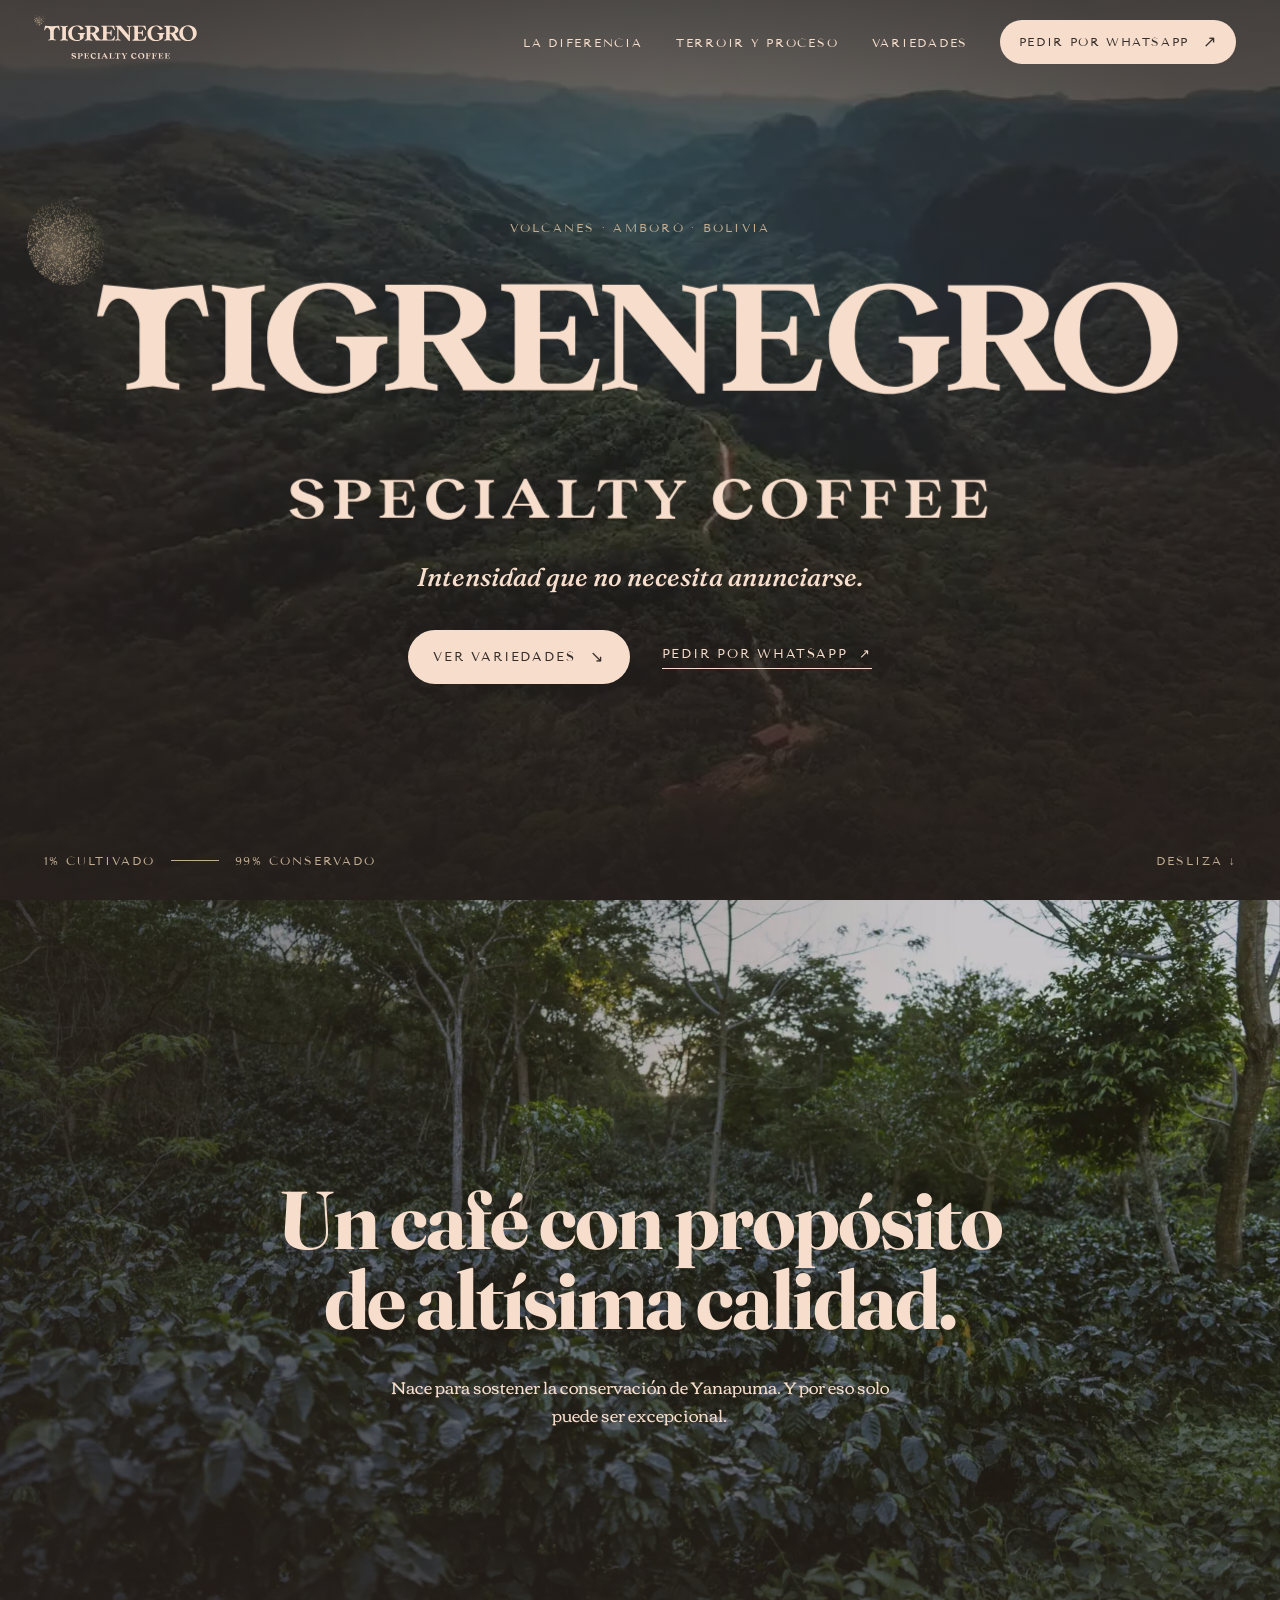
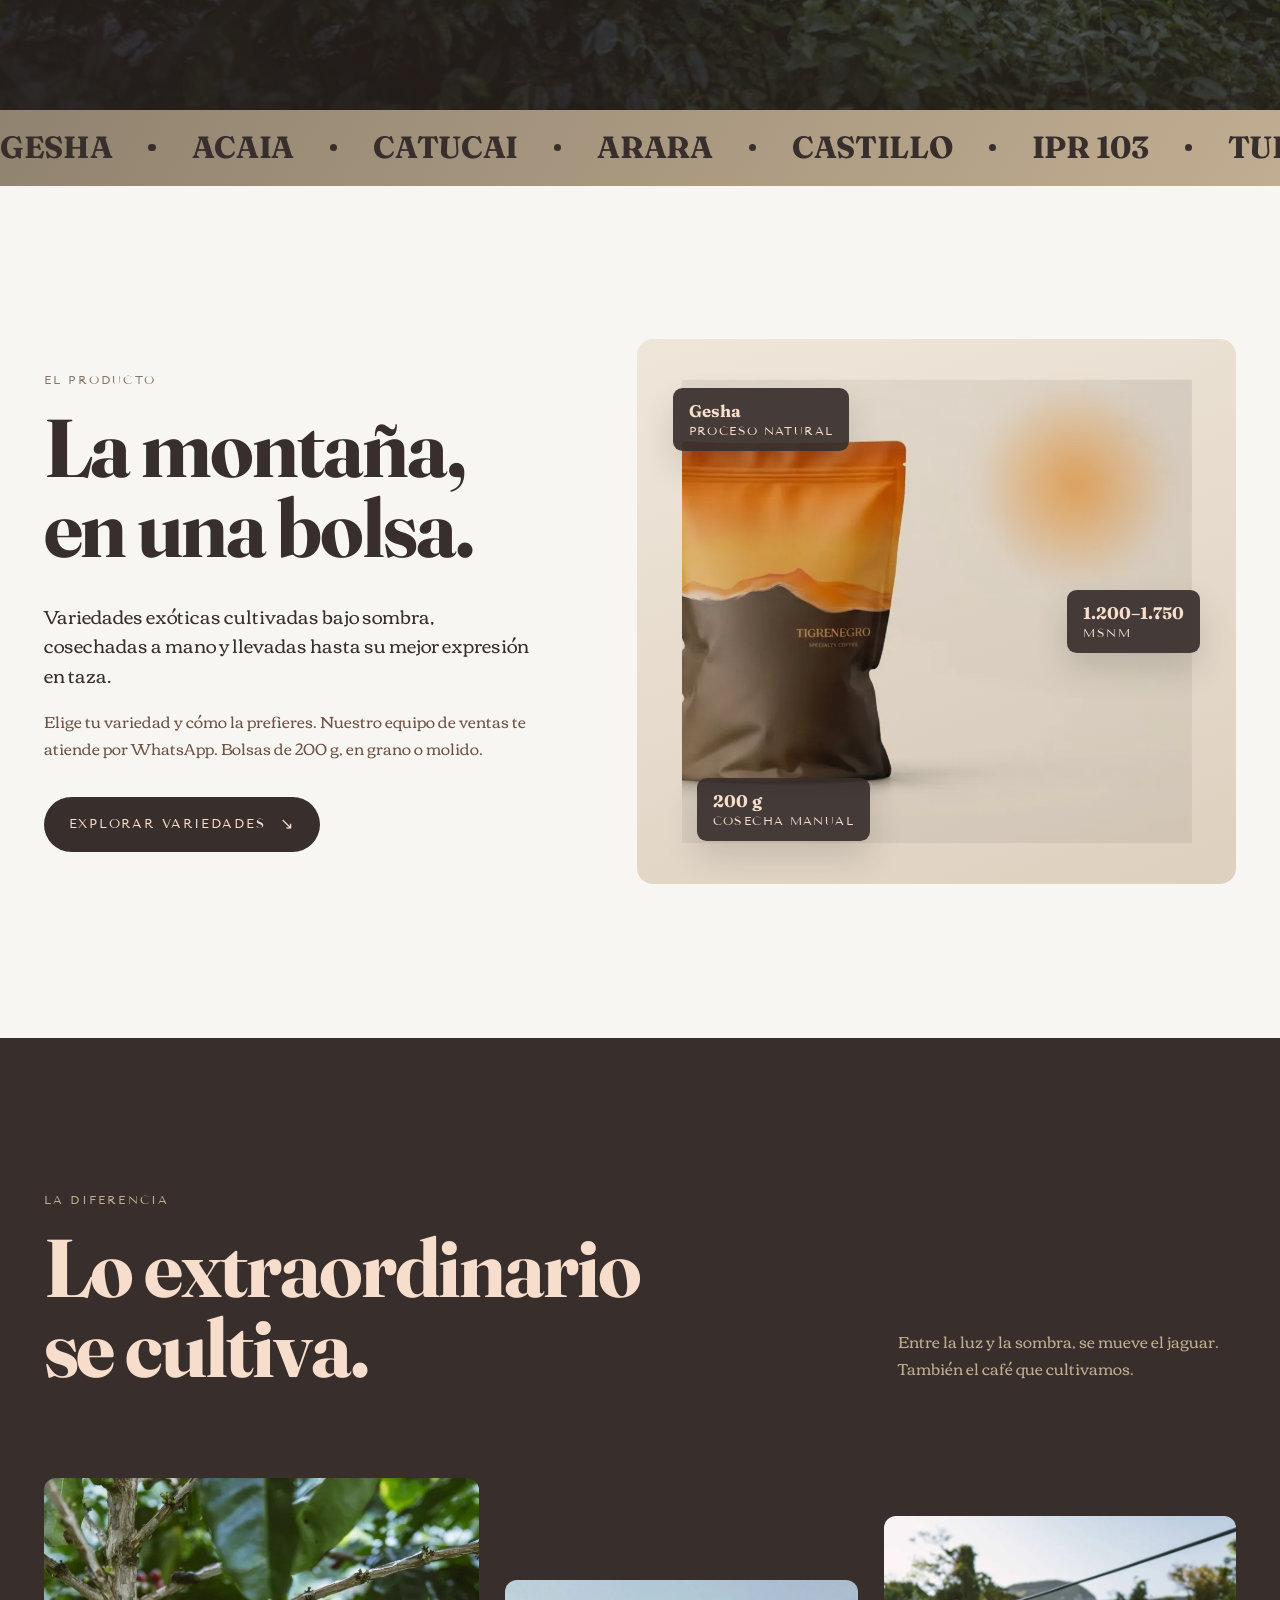
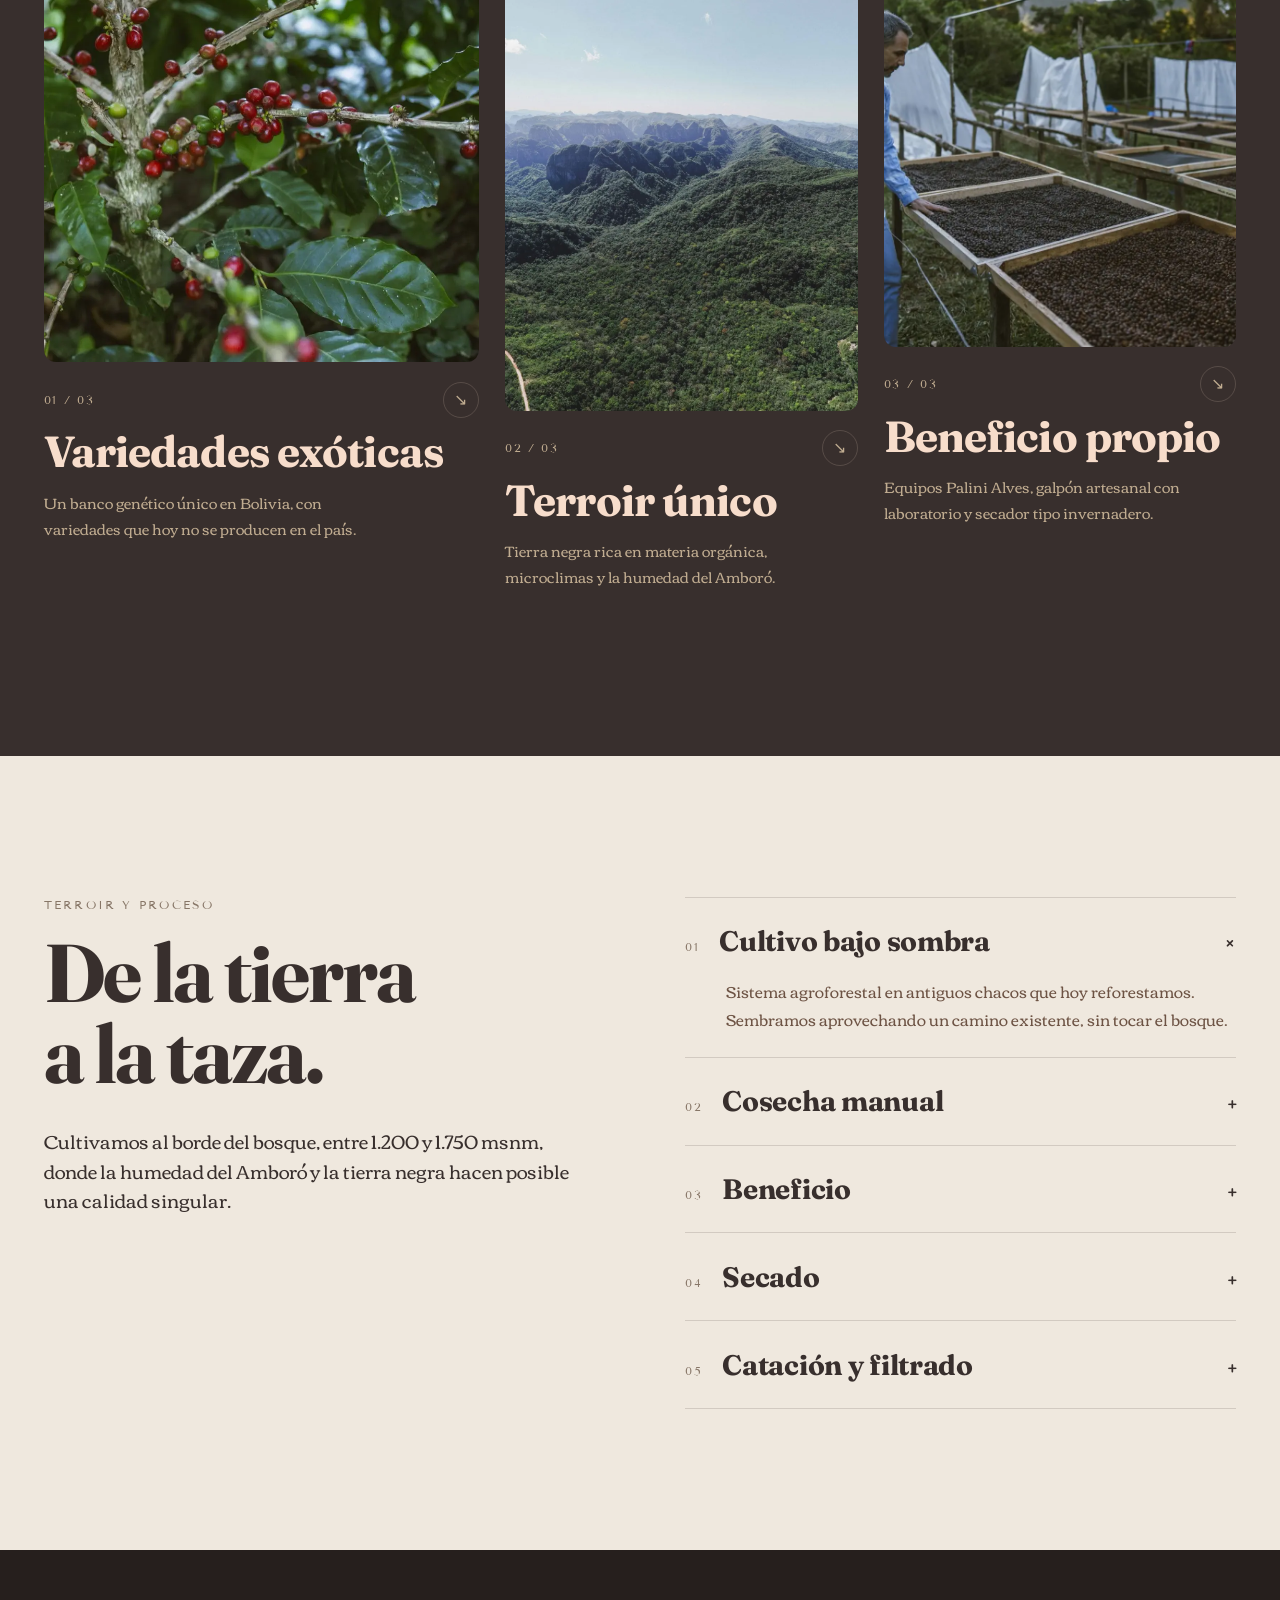
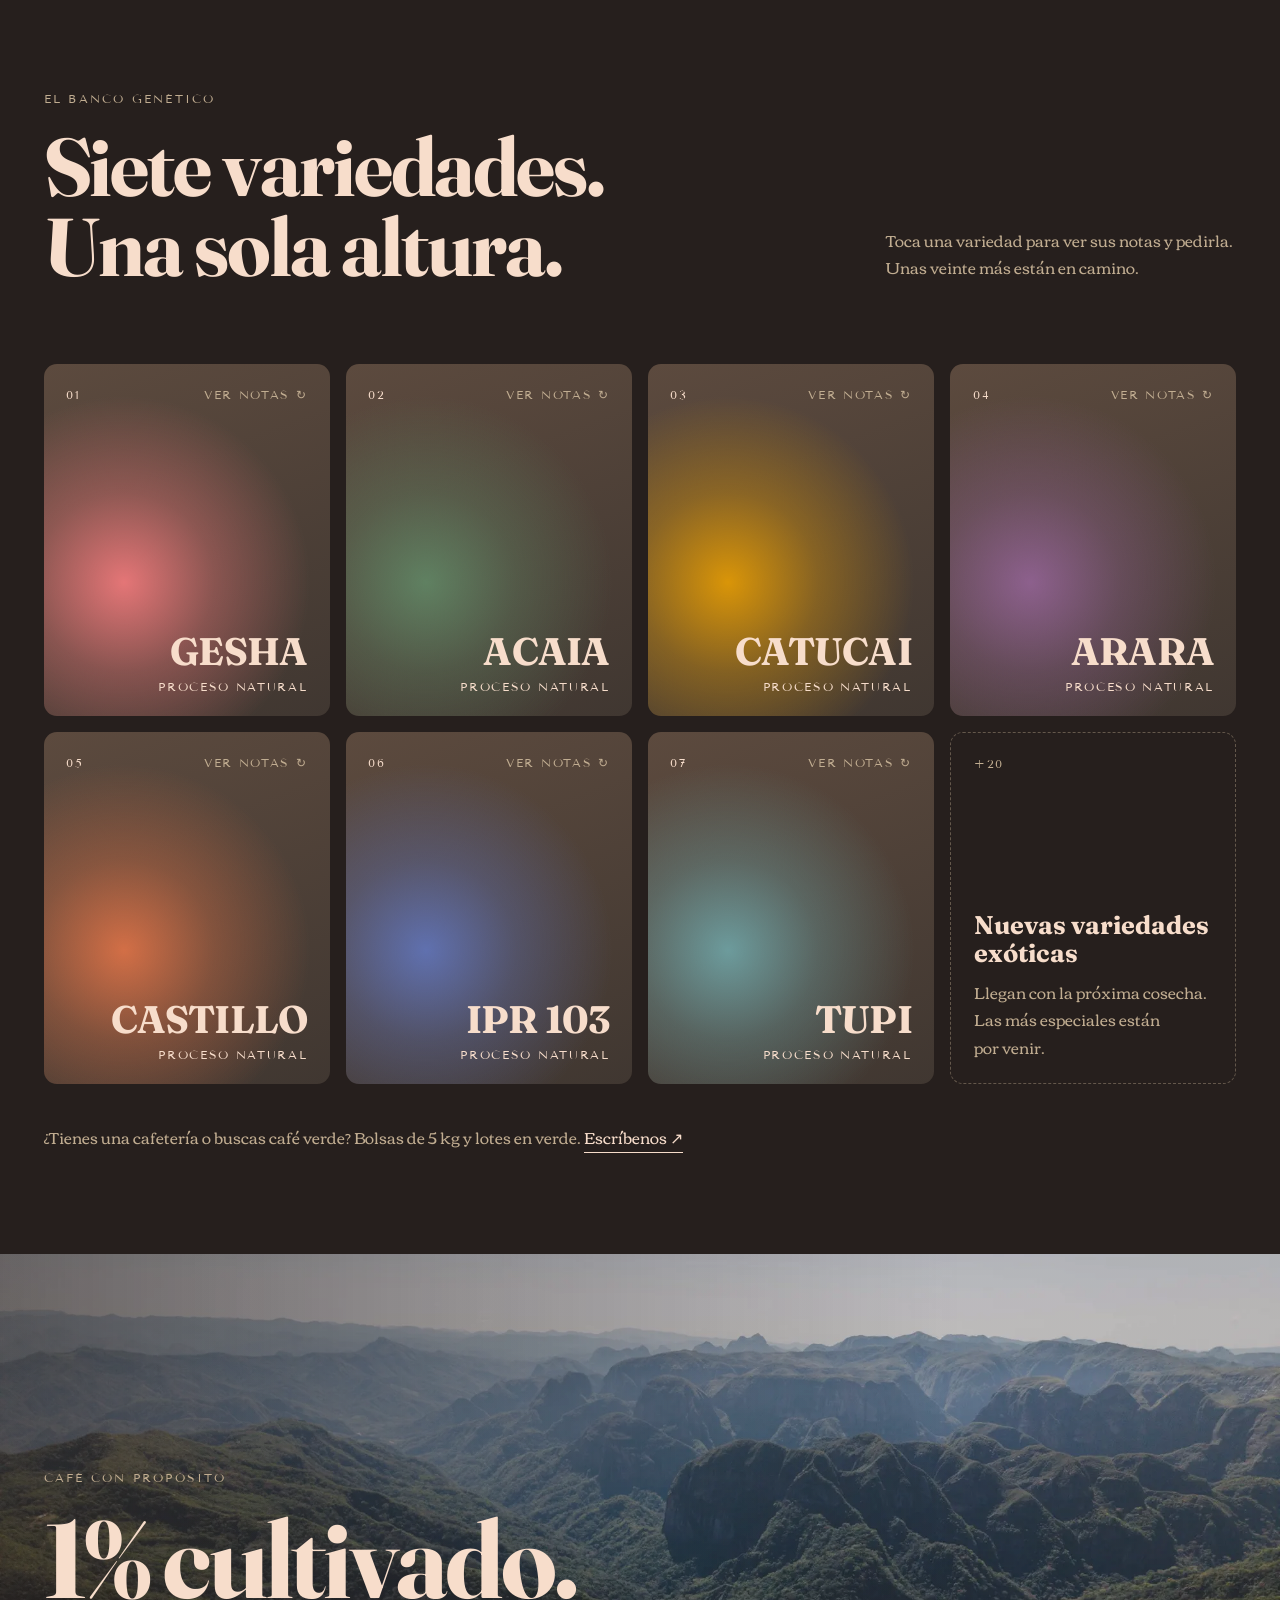
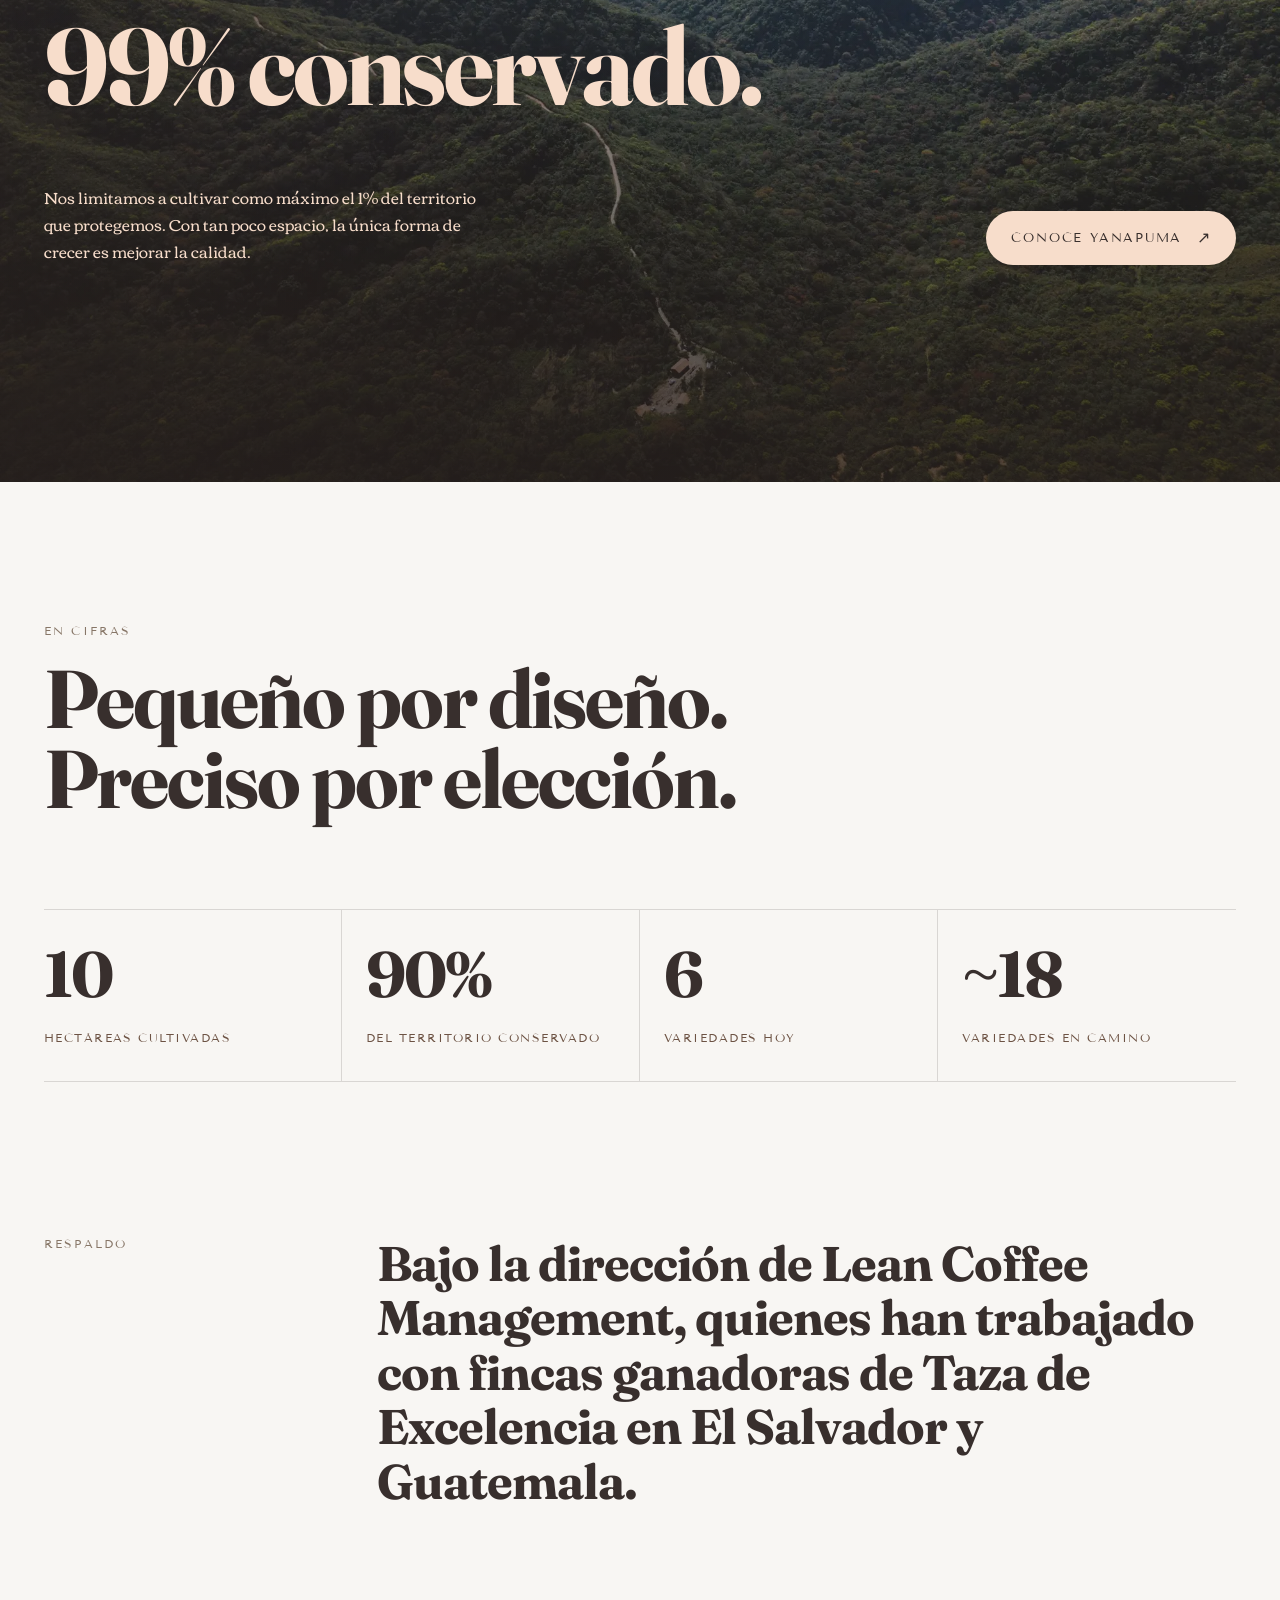
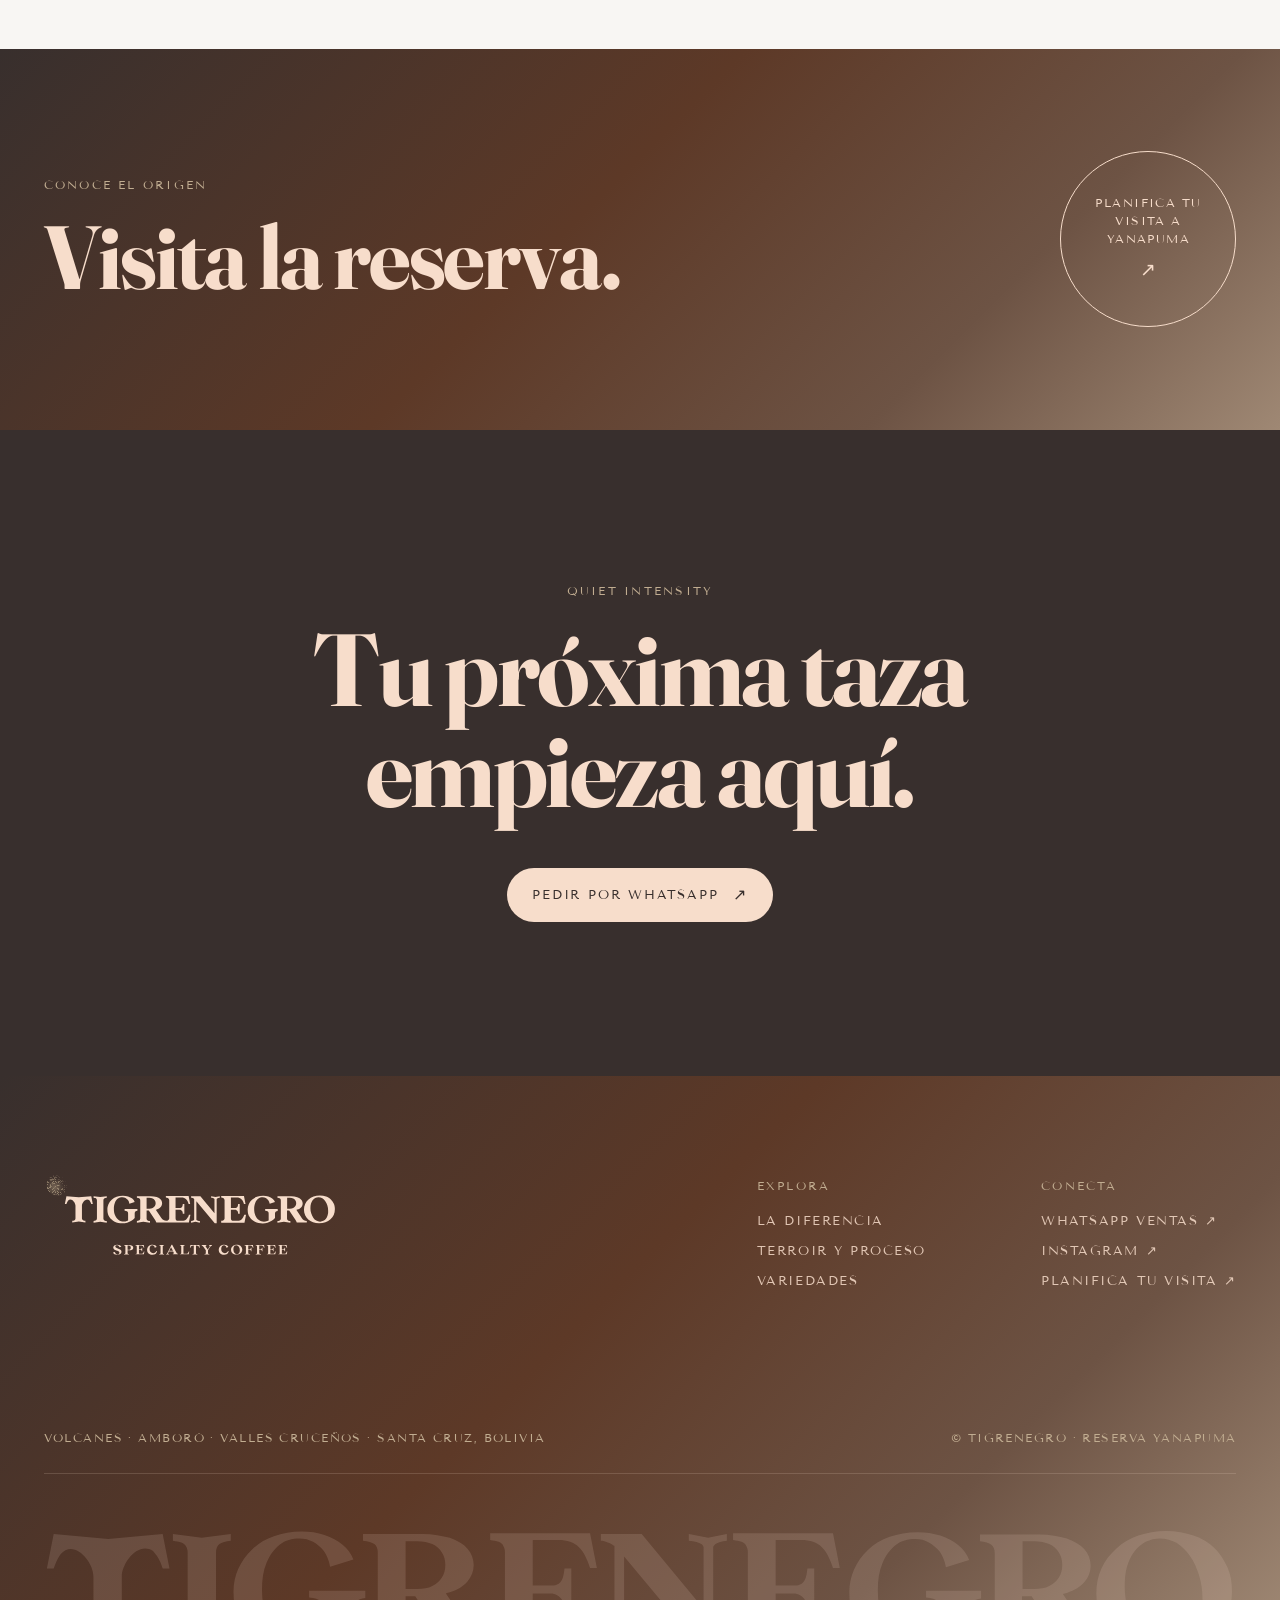
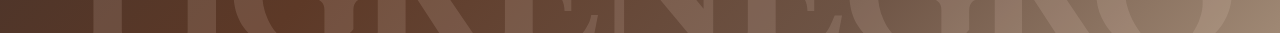
==== site/index.html @ 775cccc6 "Add revised one-page TigreNegro site and image inventory Fixes the mobile menu, split headings, phot" ====
<!doctype html>
<html lang="es">
  <head>
    <meta charset="utf-8" />
    <meta name="viewport" content="width=device-width, initial-scale=1" />
    <meta name="theme-color" content="#382f2d" />
    <meta name="description" content="TigreNegro Specialty Coffee. Un café con propósito de altísima calidad, cultivado en la reserva Yanapuma, junto al Parque Nacional Amboró." />
    <title>TigreNegro · Specialty Coffee</title>
    <link rel="icon" href="media/logo/dot.svg" type="image/svg+xml" />
    <link rel="preconnect" href="https://fonts.googleapis.com" />
    <link rel="preconnect" href="https://fonts.gstatic.com" crossorigin />
    <link href="https://fonts.googleapis.com/css2?family=Corben:wght@400;700&amp;family=Fraunces:opsz,wght,SOFT,WONK@9..144,500..800,0,0&amp;family=Tenor+Sans&amp;display=swap" rel="stylesheet" />
    <link rel="stylesheet" href="css/styles.css" />
    <script defer src="js/main.js"></script>
  </head>
  <body>
    <a class="skip-link" href="#contenido">Saltar al contenido</a>

    <header class="site-header" data-header>
      <div class="header-inner">
        <a class="header-brand" href="#inicio" aria-label="TigreNegro, ir al inicio">
          <img class="brand-dot" src="media/logo/dot.svg" alt="" />
          <span class="logo-mask" data-header-logo></span>
        </a>
        <nav class="desktop-nav" aria-label="Navegación principal">
          <a href="#diferencia">La diferencia</a>
          <a href="#terroir">Terroir y proceso</a>
          <a href="#variedades">Variedades</a>
        </nav>
        <a class="button button-small header-cta" data-whatsapp href="#">Pedir por WhatsApp <span aria-hidden="true">↗</span></a>
        <button class="menu-toggle" type="button" aria-expanded="false" aria-controls="mobile-menu">
          <span></span><span></span><span class="sr-only">Abrir menú</span>
        </button>
      </div>
    </header>

    <div class="mobile-menu" id="mobile-menu" hidden>
      <nav aria-label="Navegación móvil">
        <a href="#diferencia">La diferencia <span aria-hidden="true">↘</span></a>
        <a href="#terroir">Terroir y proceso <span aria-hidden="true">↘</span></a>
        <a href="#variedades">Variedades <span aria-hidden="true">↘</span></a>
      </nav>
      <a class="button button-cream" data-whatsapp href="#">Pedir por WhatsApp <span aria-hidden="true">↗</span></a>
      <p>Volcanes · Amboró · Bolivia</p>
    </div>

    <!-- The hero wordmark flies from the hero into the header while scrolling (js/main.js) -->
    <div class="flight-logo" aria-hidden="true" data-flight><img class="brand-dot" src="media/logo/dot.svg" alt="" /><span class="logo-mask"></span></div>

    <main id="contenido">
      <section class="hero" id="inicio" aria-label="TigreNegro Specialty Coffee">
        <video class="hero-video" autoplay muted loop playsinline preload="metadata" poster="media/img/hero-poster.webp">
          <source src="media/video/hero.mp4" type="video/mp4" />
        </video>
        <div class="hero-scrim"></div>
        <div class="hero-content container">
          <p class="eyebrow">Volcanes · Amboró · Bolivia</p>
          <h1 class="hero-logo" data-hero-logo>
            <img class="brand-dot" src="media/logo/dot.svg" alt="" />
            <span class="logo-mask"></span>
            <span class="sr-only">TigreNegro Specialty Coffee</span>
          </h1>
          <p class="hero-tagline">Intensidad que no necesita anunciarse.</p>
          <div class="hero-actions">
            <a class="button button-cream" href="#variedades">Ver variedades <span aria-hidden="true">↘</span></a>
            <a class="text-link" data-whatsapp href="#">Pedir por WhatsApp <span aria-hidden="true">↗</span></a>
          </div>
        </div>
        <div class="hero-bottom container" aria-hidden="true">
          <span>1% cultivado</span><span class="hero-line"></span><span>99% conservado</span>
          <span class="scroll-cue">Desliza <b>↓</b></span>
        </div>
      </section>

      <section class="statement-band image-band" aria-labelledby="statement-title">
        <img src="media/img/cultivo-sombra.webp" alt="Cafetales bajo sombra en la reserva Yanapuma" data-parallax loading="lazy" />
        <div class="image-band-overlay"></div>
        <div class="container statement-content">
          <h2 id="statement-title" data-split>Un café con propósito de altísima calidad.</h2>
          <p class="statement-subline" data-reveal>Nace para sostener la conservación de Yanapuma. Y por eso solo puede ser excepcional.</p>
        </div>
      </section>

      <div class="marquee" aria-hidden="true">
        <div class="marquee-track">
          <span>Gesha</span><i></i><span>Acaia</span><i></i><span>Catucai</span><i></i><span>Arara</span><i></i><span>Castillo</span><i></i><span>IPR 103</span><i></i><span>Tupi</span><i></i><span>1% cultivado</span><i></i><span>99% conservado</span><i></i>
          <span>Gesha</span><i></i><span>Acaia</span><i></i><span>Catucai</span><i></i><span>Arara</span><i></i><span>Castillo</span><i></i><span>IPR 103</span><i></i><span>Tupi</span><i></i><span>1% cultivado</span><i></i><span>99% conservado</span><i></i>
        </div>
      </div>

      <section class="product-section section-light" id="producto" aria-labelledby="product-title">
        <div class="container product-grid">
          <div class="product-copy">
            <p class="eyebrow" data-reveal>El producto</p>
            <h2 id="product-title" class="display-heading" data-split>La montaña, en una bolsa.</h2>
            <p class="lead" data-reveal>Variedades exóticas cultivadas bajo sombra, cosechadas a mano y llevadas hasta su mejor expresión en taza.</p>
            <p data-reveal>Elige tu variedad y cómo la prefieres. Nuestro equipo de ventas te atiende por WhatsApp. Bolsas de 200 g, en grano o molido.</p>
            <a class="button button-dark" href="#variedades" data-reveal>Explorar variedades <span aria-hidden="true">↘</span></a>
          </div>
          <div class="product-visual">
            <div class="product-glow" aria-hidden="true"></div>
            <img src="media/img/bolsa.webp" alt="Bolsa de café TigreNegro de 200 gramos" data-scale loading="lazy" />
            <div class="info-chip chip-top"><strong>Gesha</strong><span>Proceso natural</span></div>
            <div class="info-chip chip-side"><strong>1.200–1.750</strong><span>msnm</span></div>
            <div class="info-chip chip-bottom"><strong>200 g</strong><span>Cosecha manual</span></div>
          </div>
        </div>
      </section>

      <section class="different-section section-dark" id="diferencia" aria-labelledby="different-title">
        <div class="container">
          <div class="section-intro different-intro">
            <div>
              <p class="eyebrow" data-reveal>La diferencia</p>
              <h2 id="different-title" class="display-heading" data-split>Lo extraordinario se cultiva.</h2>
            </div>
            <p data-reveal>Entre la luz y la sombra, se mueve el jaguar. También el café que cultivamos.</p>
          </div>
          <div class="feature-grid">
            <a class="feature-card feature-card-large" href="#variedades" data-reveal>
              <div class="feature-image"><img src="media/img/cerezas.webp" alt="Rama de cafeto con cerezas maduras" loading="lazy" /></div>
              <div class="feature-meta"><span>01 / 03</span><span class="arrow" aria-hidden="true">↘</span></div>
              <h3>Variedades exóticas</h3>
              <p>Un banco genético único en Bolivia, con variedades que hoy no se producen en el país.</p>
            </a>
            <a class="feature-card feature-card-offset" href="#terroir" data-reveal>
              <div class="feature-image"><img src="media/img/terroir-dron.webp" alt="Vista aérea de la serranía junto al Parque Nacional Amboró" loading="lazy" /></div>
              <div class="feature-meta"><span>02 / 03</span><span class="arrow" aria-hidden="true">↘</span></div>
              <h3>Terroir único</h3>
              <p>Tierra negra rica en materia orgánica, microclimas y la humedad del Amboró.</p>
            </a>
            <a class="feature-card feature-card-third" href="#terroir" data-reveal>
              <div class="feature-image"><img src="media/img/secado.webp" alt="Camas de secado de café en la beneficiadora" loading="lazy" /></div>
              <div class="feature-meta"><span>03 / 03</span><span class="arrow" aria-hidden="true">↘</span></div>
              <h3>Beneficio propio</h3>
              <p>Equipos Palini Alves, galpón artesanal con laboratorio y secador tipo invernadero.</p>
            </a>
          </div>
        </div>
      </section>

      <section class="terroir-section section-cream" id="terroir" aria-labelledby="terroir-title">
        <div class="container terroir-grid">
          <div class="terroir-heading">
            <p class="eyebrow" data-reveal>Terroir y proceso</p>
            <h2 id="terroir-title" class="display-heading" data-split>De la tierra a la taza.</h2>
            <p class="lead" data-reveal>Cultivamos al borde del bosque, entre 1.200 y 1.750 msnm, donde la humedad del Amboró y la tierra negra hacen posible una calidad singular.</p>
            <p data-reveal>Tenemos la infraestructura, la experiencia y el conocimiento para llevar el café hasta su consumo final.</p>
          </div>
          <div class="process-list" data-reveal>
            <details open>
              <summary><span>01</span>Cultivo bajo sombra</summary>
              <p>Sistema agroforestal en antiguos chacos que hoy reforestamos. Sembramos aprovechando un camino existente, sin tocar el bosque.</p>
            </details>
            <details>
              <summary><span>02</span>Cosecha manual</summary>
              <p>Solo cerezas maduras, recolectadas a mano, lote por lote.</p>
            </details>
            <details>
              <summary><span>03</span>Beneficio</summary>
              <p>Beneficiadora con equipos Palini Alves de última generación, junto a un galpón artesanal con laboratorio.</p>
            </details>
            <details>
              <summary><span>04</span>Secado</summary>
              <p>Proceso natural en un secador tipo invernadero, a su propio ritmo.</p>
            </details>
            <details>
              <summary><span>05</span>Catación y filtrado</summary>
              <p>Cada lote se evalúa en nuestro laboratorio. Trabajamos asociados al método de filtrado Graycano.</p>
            </details>
          </div>
        </div>
      </section>

      <section class="varieties-section section-dark" id="variedades" aria-labelledby="varieties-title">
        <div class="container">
          <div class="section-intro varieties-intro">
            <div>
              <p class="eyebrow" data-reveal>El banco genético</p>
              <h2 id="varieties-title" class="display-heading" data-split>Siete variedades. Una sola altura.</h2>
            </div>
            <p data-reveal>Toca una variedad para ver sus notas y pedirla. Unas veinte más están en camino.</p>
          </div>
          <div class="variety-grid">
            <article class="variety-card" style="--glow: #ff7f82" data-variety="Gesha" data-reveal>
              <button class="variety-front" type="button" aria-expanded="false"><span class="card-index">01</span><span class="variety-name">Gesha</span><span class="variety-process">Proceso natural</span><span class="card-hint" aria-hidden="true">Ver notas ↻</span></button>
              <div class="variety-back"><span class="variety-name">Gesha</span><p>Dulce, natural y frutas tropicales</p><a class="button button-cream button-small" data-whatsapp href="#">Pedir por WhatsApp <span aria-hidden="true">↗</span></a></div>
            </article>
            <article class="variety-card" style="--glow: #638c69" data-variety="Acaia" data-reveal>
              <button class="variety-front" type="button" aria-expanded="false"><span class="card-index">02</span><span class="variety-name">Acaia</span><span class="variety-process">Proceso natural</span><span class="card-hint" aria-hidden="true">Ver notas ↻</span></button>
              <div class="variety-back"><span class="variety-name">Acaia</span><p>Kiwi, tumbo y piña</p><a class="button button-cream button-small" data-whatsapp href="#">Pedir por WhatsApp <span aria-hidden="true">↗</span></a></div>
            </article>
            <article class="variety-card" style="--glow: #f2a400" data-variety="Catucai" data-reveal>
              <button class="variety-front" type="button" aria-expanded="false"><span class="card-index">03</span><span class="variety-name">Catucai</span><span class="variety-process">Proceso natural</span><span class="card-hint" aria-hidden="true">Ver notas ↻</span></button>
              <div class="variety-back"><span class="variety-name">Catucai</span><p>Dulce de leche, papaya y mango</p><a class="button button-cream button-small" data-whatsapp href="#">Pedir por WhatsApp <span aria-hidden="true">↗</span></a></div>
            </article>
            <article class="variety-card" style="--glow: #98669c" data-variety="Arara" data-reveal>
              <button class="variety-front" type="button" aria-expanded="false"><span class="card-index">04</span><span class="variety-name">Arara</span><span class="variety-process">Proceso natural</span><span class="card-hint" aria-hidden="true">Ver notas ↻</span></button>
              <div class="variety-back"><span class="variety-name">Arara</span><p>Dulce de leche, papaya y mango</p><a class="button button-cream button-small" data-whatsapp href="#">Pedir por WhatsApp <span aria-hidden="true">↗</span></a></div>
            </article>
            <article class="variety-card" style="--glow: #ea7749" data-variety="Castillo" data-reveal>
              <button class="variety-front" type="button" aria-expanded="false"><span class="card-index">05</span><span class="variety-name">Castillo</span><span class="variety-process">Proceso natural</span><span class="card-hint" aria-hidden="true">Ver notas ↻</span></button>
              <div class="variety-back"><span class="variety-name">Castillo</span><p>Dulce, natural y frutas tropicales</p><a class="button button-cream button-small" data-whatsapp href="#">Pedir por WhatsApp <span aria-hidden="true">↗</span></a></div>
            </article>
            <article class="variety-card" style="--glow: #6379c4" data-variety="IPR 103" data-reveal>
              <button class="variety-front" type="button" aria-expanded="false"><span class="card-index">06</span><span class="variety-name">IPR 103</span><span class="variety-process">Proceso natural</span><span class="card-hint" aria-hidden="true">Ver notas ↻</span></button>
              <div class="variety-back"><span class="variety-name">IPR 103</span><p>Kiwi, tumbo y piña</p><a class="button button-cream button-small" data-whatsapp href="#">Pedir por WhatsApp <span aria-hidden="true">↗</span></a></div>
            </article>
            <article class="variety-card" style="--glow: #72abae" data-variety="Tupi" data-reveal>
              <button class="variety-front" type="button" aria-expanded="false"><span class="card-index">07</span><span class="variety-name">Tupi</span><span class="variety-process">Proceso natural</span><span class="card-hint" aria-hidden="true">Ver notas ↻</span></button>
              <div class="variety-back"><span class="variety-name">Tupi</span><p>Jazmín, durazno y piña</p><a class="button button-cream button-small" data-whatsapp href="#">Pedir por WhatsApp <span aria-hidden="true">↗</span></a></div>
            </article>
            <div class="variety-card variety-next" data-reveal>
              <span class="card-index">+20</span>
              <p class="variety-next-title">Nuevas variedades exóticas</p>
              <p>Llegan con la próxima cosecha. Las más especiales están por venir.</p>
            </div>
          </div>
          <p class="wholesale-note" data-reveal>¿Tienes una cafetería o buscas café verde? Bolsas de 5 kg y lotes en verde. <a data-whatsapp data-message="Hola, tengo una cafetería y quiero información sobre bolsas de 5 kg o café verde TigreNegro." href="#">Escríbenos ↗</a></p>
        </div>
      </section>

      <section class="purpose-band image-band" aria-labelledby="purpose-title">
        <img src="media/img/reserva-dron.webp" alt="Bosque conservado de la reserva Yanapuma visto desde el aire" data-parallax loading="lazy" />
        <div class="image-band-overlay"></div>
        <div class="container purpose-content">
          <p class="eyebrow" data-reveal>Café con propósito</p>
          <h2 id="purpose-title" data-split>1% cultivado. 99% conservado.</h2>
          <div class="purpose-bottom" data-reveal>
            <p>Nos limitamos a cultivar como máximo el 1% del territorio que protegemos. Con tan poco espacio, la única forma de crecer es mejorar la calidad.</p>
            <a class="button button-cream" href="https://giro54bo.github.io/yanapuma-web/" target="_blank" rel="noopener">Conoce Yanapuma <span aria-hidden="true">↗</span></a>
          </div>
        </div>
      </section>

      <section class="stats-section section-light" id="cifras" aria-labelledby="stats-title">
        <div class="container">
          <div class="section-intro">
            <p class="eyebrow" data-reveal>En cifras</p>
            <h2 id="stats-title" class="display-heading" data-split>Pequeño por diseño. Preciso por elección.</h2>
          </div>
          <div class="stats-grid">
            <div class="stat-card" data-reveal><strong><span data-count="11">11</span></strong><span>hectáreas cultivadas</span></div>
            <div class="stat-card" data-reveal><strong><span data-count="99">99</span>%</strong><span>del territorio conservado</span></div>
            <div class="stat-card" data-reveal><strong><span data-count="7">7</span></strong><span>variedades hoy</span></div>
            <div class="stat-card" data-reveal><strong>~<span data-count="20">20</span></strong><span>variedades en camino</span></div>
          </div>
        </div>
      </section>

      <section class="proof-section section-light" id="respaldo" aria-labelledby="proof-title">
        <div class="container proof-grid">
          <p class="eyebrow" id="proof-title" data-reveal>Respaldo</p>
          <blockquote data-reveal>Bajo la dirección de Lean Coffee Management, quienes han trabajado con fincas ganadoras de Taza de Excelencia en El Salvador y Guatemala.</blockquote>
        </div>
      </section>

      <section class="visit-band" aria-labelledby="visit-title">
        <div class="container visit-inner">
          <div><p class="eyebrow" data-reveal>Conoce el origen</p><h2 id="visit-title" data-split>Visita la reserva.</h2></div>
          <a class="circle-link" href="https://giro54bo.github.io/yanapuma-web/#contacto" target="_blank" rel="noopener" data-reveal>Planifica tu visita a Yanapuma <span aria-hidden="true">↗</span></a>
        </div>
      </section>

      <section class="closing-section section-dark" aria-labelledby="closing-title">
        <div class="container closing-inner">
          <p class="eyebrow" data-reveal>Quiet intensity</p>
          <h2 id="closing-title" data-split>Tu próxima taza empieza aquí.</h2>
          <a class="button button-cream" data-whatsapp href="#" data-reveal>Pedir por WhatsApp <span aria-hidden="true">↗</span></a>
        </div>
      </section>
    </main>

    <footer class="site-footer">
      <div class="container footer-top">
        <a class="footer-brand" href="#inicio" aria-label="TigreNegro, volver al inicio"><img class="brand-dot" src="media/logo/dot.svg" alt="" /><span class="logo-mask"></span></a>
        <div class="footer-links">
          <div><span class="footer-label">Explora</span><a href="#diferencia">La diferencia</a><a href="#terroir">Terroir y proceso</a><a href="#variedades">Variedades</a></div>
          <div><span class="footer-label">Conecta</span><a data-whatsapp href="#">WhatsApp ventas ↗</a><a href="https://instagram.com/tigrenegro.cafe" target="_blank" rel="noopener">Instagram ↗</a><a href="https://giro54bo.github.io/yanapuma-web/#contacto" target="_blank" rel="noopener">Planifica tu visita ↗</a></div>
        </div>
      </div>
      <div class="container footer-bottom">
        <p>Volcanes · Amboró · Valles Cruceños · Santa Cruz, Bolivia</p>
        <p>© TigreNegro · Reserva Yanapuma</p>
      </div>
      <div class="footer-wordmark logo-mask logo-mask-name" aria-hidden="true"></div>
    </footer>
  </body>
</html>
---- site/css/styles.css ----
:root {
  --brown: #382f2d;
  --brown-deep: #261f1d;
  --russet: #5d3927;
  --taupe: #6d5344;
  --tan: #877667;
  --beige-start: #90836f;
  --sand: #c1ad91;
  --cream: #f7ddcb;
  --offwhite: #f8f6f3;
  --sunrise: #ee7e00;
  --beige-gradient: linear-gradient(120deg, var(--beige-start), var(--sand));
  --bag-gradient: linear-gradient(135deg, var(--brown) 0%, var(--russet) 45%, var(--taupe) 75%, #9f8874 100%);
  --line: rgba(56, 47, 45, .16);
  --line-dark: rgba(247, 221, 203, .16);
  --display: "Fraunces", Georgia, serif;
  --body: "Corben", Georgia, serif;
  --label: "Tenor Sans", "Helvetica Neue", Arial, sans-serif;
  --pad: clamp(1.25rem, 3.4vw, 4rem);
  --header-h: 5.25rem;
  --ease-out: cubic-bezier(.16, 1, .3, 1);
  /* Wordmark proportions (light SVG extracted from logo-TigreNegro-1.svg) */
  --logo-ratio: 4.513;
}

* { box-sizing: border-box; }
html { scroll-behavior: smooth; scroll-padding-top: var(--header-h); }
body { margin: 0; color: var(--brown); background: var(--offwhite); font: 400 1rem/1.7 var(--body); overflow-x: clip; -webkit-font-smoothing: antialiased; }
body.menu-open { overflow: hidden; }
img, video { display: block; max-width: 100%; }
a { color: inherit; text-decoration: none; }
button { color: inherit; font: inherit; }
h1, h2, h3 { font-family: var(--display); font-variation-settings: "SOFT" 0, "WONK" 0; text-wrap: balance; }
p { text-wrap: pretty; }
:focus-visible { outline: 2px solid var(--sand); outline-offset: 4px; }
.container { width: min(100% - (var(--pad) * 2), 1440px); margin-inline: auto; }
.sr-only, .skip-link { position: absolute; width: 1px; height: 1px; padding: 0; margin: -1px; overflow: hidden; clip: rect(0 0 0 0); white-space: nowrap; border: 0; }
.skip-link:focus { position: fixed; z-index: 1000; top: 1rem; left: 1rem; width: auto; height: auto; padding: .7rem 1rem; margin: 0; clip: auto; color: var(--brown); background: var(--cream); }

/* Type */
.eyebrow { margin: 0 0 1.25rem; color: var(--tan); font: .78rem/1.3 var(--label); letter-spacing: .18em; text-transform: uppercase; }
.section-dark .eyebrow, .image-band .eyebrow, .visit-band .eyebrow { color: var(--sand); }
.display-heading, .statement-content h2, .purpose-content h2, .closing-inner h2, .visit-inner h2 { margin: 0; font-weight: 700; font-size: clamp(2.75rem, 6.4vw, 7rem); line-height: .98; letter-spacing: -.025em; }
.lead { font-size: clamp(1.1rem, 1.5vw, 1.3rem); line-height: 1.55; }
.section-dark { color: var(--cream); background: var(--brown); }
.section-light { background: var(--offwhite); }
.section-cream { background: #efe8de; }

/* Buttons */
.button { display: inline-flex; align-items: center; justify-content: center; gap: .9rem; min-height: 3.4rem; padding: .9rem 1.5rem; border: 1px solid transparent; border-radius: 999px; font: .8rem/1 var(--label); letter-spacing: .14em; text-transform: uppercase; white-space: nowrap; transition: transform .4s var(--ease-out), background-color .3s ease, color .3s ease; }
.button:hover { transform: translateY(-2px); }
.button span { font-size: 1rem; }
.button-small { min-height: 2.75rem; padding: .7rem 1.1rem; font-size: .72rem; }
.button-cream { color: var(--brown); background: var(--cream); }
.button-cream:hover { background: #fff1e6; }
.button-dark { color: var(--cream); background: var(--brown); }
.button-dark:hover { background: var(--russet); }
.text-link { display: inline-flex; align-items: center; gap: .7rem; padding-bottom: .4rem; border-bottom: 1px solid currentColor; font: .8rem var(--label); letter-spacing: .14em; text-transform: uppercase; }

/* Logo: wordmark as a mask so it takes the text color; grain dot on top-left like the original */
.logo-mask { display: block; background: currentColor; -webkit-mask: url("../media/logo/wordmark.svg") no-repeat center / contain; mask: url("../media/logo/wordmark.svg") no-repeat center / contain; }
.logo-mask-name { -webkit-mask-image: url("../media/logo/wordmark-name.svg"); mask-image: url("../media/logo/wordmark-name.svg"); }
.header-brand, .hero-logo, .flight-logo, .footer-brand { position: relative; display: block; aspect-ratio: var(--logo-ratio); }
.header-brand .logo-mask, .hero-logo .logo-mask, .flight-logo .logo-mask, .footer-brand .logo-mask { position: absolute; inset: 0; }
.brand-dot { position: absolute; z-index: 1; top: -34%; left: -6.5%; width: 8%; pointer-events: none; }

/* Header */
/* The mobile menu sits outside the header, so the header's backdrop-filter can't trap it */
.site-header { position: fixed; z-index: 30; top: 0; left: 0; width: 100%; color: var(--cream); background: rgba(248, 246, 243, 0); transition: transform .8s var(--ease-out), color .4s ease, background-color .4s ease; }
.site-header.is-solid { color: var(--brown); background: rgba(248, 246, 243, .95); -webkit-backdrop-filter: blur(14px); backdrop-filter: blur(14px); }
.site-header.is-hidden { transform: translateY(-105%); }
.header-inner { display: flex; align-items: center; gap: 2rem; width: min(100% - (var(--pad) * 2), 1600px); min-height: var(--header-h); margin-inline: auto; }
.header-brand { width: clamp(8.5rem, 12vw, 10.5rem); }
.js-flight .header-brand { opacity: 0; }
.js-flight .site-header.logo-docked .header-brand { opacity: 1; }
.desktop-nav { display: flex; align-items: center; gap: clamp(1.4rem, 2.6vw, 2.75rem); margin-left: auto; font: .78rem var(--label); letter-spacing: .14em; text-transform: uppercase; }
.desktop-nav a { position: relative; padding: .5rem 0; white-space: nowrap; }
.desktop-nav a::after { position: absolute; bottom: 0; left: 0; width: 100%; height: 1px; background: currentColor; content: ""; transform: scaleX(0); transform-origin: left; transition: transform .35s var(--ease-out); }
.desktop-nav a:hover::after { transform: scaleX(1); }
.header-cta { color: var(--brown); background: var(--cream); }
.is-solid .header-cta { color: var(--cream); background: var(--brown); }
.menu-toggle { display: none; width: 2.75rem; height: 2.75rem; margin-left: auto; padding: .7rem .55rem; border: 0; background: transparent; cursor: pointer; }
.menu-toggle span:not(.sr-only) { display: block; height: 1.5px; margin: 6px 0; background: currentColor; transition: transform .35s var(--ease-out); }
.menu-open .menu-toggle span:nth-child(1) { transform: translateY(3.75px) rotate(45deg); }
.menu-open .menu-toggle span:nth-child(2) { transform: translateY(-3.75px) rotate(-45deg); }

/* Mobile menu lives outside the header, so its fixed position covers the viewport */
.mobile-menu { position: fixed; z-index: 25; inset: 0; display: flex; flex-direction: column; gap: 2rem; padding: calc(var(--header-h) + 1.5rem) var(--pad) 2rem; color: var(--cream); background: var(--brown); overflow-y: auto; }
.mobile-menu[hidden] { display: none; }
.mobile-menu nav { display: flex; flex-direction: column; }
.mobile-menu nav a { display: flex; justify-content: space-between; align-items: center; padding: 1.1rem 0; border-bottom: 1px solid var(--line-dark); font: 700 2rem/1.1 var(--display); letter-spacing: -.02em; }
.mobile-menu nav a span { color: var(--sand); font: 1.4rem var(--body); }
.mobile-menu .button { align-self: flex-start; }
.mobile-menu p { margin: auto 0 0; color: var(--sand); font: .78rem var(--label); letter-spacing: .16em; text-transform: uppercase; }
.menu-open .site-header { color: var(--cream); background: var(--brown); -webkit-backdrop-filter: none; backdrop-filter: none; }

/* Flight logo: fixed copy of the wordmark that travels from the hero to the header */
.flight-logo { position: fixed; z-index: 31; top: 0; left: 0; width: 100px; color: var(--cream); transform-origin: 0 0; pointer-events: none; display: none; will-change: transform; }
.js-flight .flight-logo { display: block; }
.js-flight .hero-logo { visibility: hidden; }

/* Hero */
.hero { position: relative; min-height: 100svh; overflow: hidden; color: var(--cream); background: var(--brown-deep); }
.hero-video, .hero-scrim { position: absolute; inset: 0; width: 100%; height: 100%; object-fit: cover; }
.hero-scrim { background: radial-gradient(ellipse at 50% 45%, rgba(38,31,29,.25), rgba(38,31,29,.65) 75%), linear-gradient(180deg, rgba(38,31,29,.45), transparent 30%, rgba(38,31,29,.75)); }
.hero-content { position: relative; z-index: 2; display: flex; flex-direction: column; align-items: center; justify-content: center; min-height: 100svh; padding-block: calc(var(--header-h) + 2rem) 7rem; text-align: center; }
.hero-content .eyebrow { color: var(--sand); }
.hero-logo { width: min(86vw, 68rem); margin: 1.5rem 0 0; color: var(--cream); }
.hero-tagline { margin: 2.5rem 0 0; font: italic 500 clamp(1.15rem, 2vw, 1.6rem)/1.3 var(--display); }
.hero-actions { display: flex; flex-wrap: wrap; align-items: center; justify-content: center; gap: 1.5rem 2rem; margin-top: 2.25rem; }
.hero-bottom { position: absolute; z-index: 2; right: 0; bottom: 2rem; left: 0; display: flex; align-items: center; gap: 1rem; color: var(--sand); font: .75rem var(--label); letter-spacing: .16em; text-transform: uppercase; }
.hero-line { width: 3rem; height: 1px; background: var(--sand); }
.scroll-cue { margin-left: auto; }
.scroll-cue b { font-weight: 400; }

/* Full-bleed photo bands */
.image-band { position: relative; overflow: hidden; color: var(--cream); background: var(--brown-deep); }
.image-band > img { position: absolute; top: -8%; left: 0; width: 100%; max-width: none; height: 116%; object-fit: cover; will-change: transform; }
.image-band-overlay { position: absolute; inset: 0; background: linear-gradient(0deg, rgba(38,31,29,.78), rgba(38,31,29,.2) 60%), linear-gradient(90deg, rgba(38,31,29,.55), transparent 75%); }
.statement-band { min-height: min(56rem, 90svh); }
.statement-content { position: relative; z-index: 1; display: flex; flex-direction: column; justify-content: center; align-items: center; min-height: inherit; padding-block: 8rem; text-align: center; }
.statement-content h2 { max-width: 13em; }
.statement-subline { max-width: 32rem; margin: 2rem 0 0; color: var(--cream); font-size: 1.05rem; }

/* Marquee */
.marquee { overflow: hidden; padding: 1.4rem 0; color: var(--brown); background: var(--beige-gradient); }
.marquee-track { display: flex; align-items: center; gap: 2.25rem; width: max-content; animation: marquee 40s linear infinite; }
.marquee span { font: 700 clamp(1.4rem, 2.4vw, 2.1rem)/1 var(--display); letter-spacing: -.01em; text-transform: uppercase; white-space: nowrap; }
.marquee i { width: .45rem; height: .45rem; border-radius: 50%; background: var(--brown); }
@keyframes marquee { to { transform: translateX(-50%); } }

/* Product */
.product-section { padding: clamp(6rem, 12vw, 11rem) 0; }
.product-grid { display: grid; grid-template-columns: minmax(0, .9fr) minmax(0, 1.1fr); gap: clamp(3rem, 8vw, 9rem); align-items: center; }
.product-copy { max-width: 34rem; }
.product-copy .lead { margin: 2rem 0 1.1rem; }
.product-copy > p:not(.eyebrow):not(.lead) { margin: 0 0 2.2rem; color: var(--taupe); }
.product-visual { position: relative; aspect-ratio: 1.1; border-radius: 1rem; overflow: hidden; background: linear-gradient(160deg, #efe6da, #ddd0bf); }
.product-glow { position: absolute; top: 8%; right: 10%; width: 34%; aspect-ratio: 1; border-radius: 50%; background: radial-gradient(circle, rgba(238,126,0,.55), rgba(238,126,0,0) 70%); filter: blur(10px); }
.product-visual img { position: absolute; inset: 0; width: 100%; height: 100%; object-fit: cover; mix-blend-mode: multiply; transform: scale(.85); will-change: transform; }
.info-chip { position: absolute; display: flex; flex-direction: column; gap: .15rem; padding: .8rem 1rem; border-radius: .6rem; color: var(--cream); background: rgba(56,47,45,.92); box-shadow: 0 1rem 2rem rgba(56,47,45,.16); font: .72rem var(--label); letter-spacing: .12em; text-transform: uppercase; }
.info-chip strong { font: 700 1.05rem var(--display); letter-spacing: 0; text-transform: none; }
.chip-top { top: 9%; left: 6%; }
.chip-side { top: 46%; right: 6%; }
.chip-bottom { bottom: 8%; left: 10%; }

/* Difference */
.different-section { padding: clamp(6rem, 12vw, 11rem) 0 clamp(7rem, 13vw, 12rem); }
.different-intro { display: grid; grid-template-columns: 1.4fr .6fr; align-items: end; gap: 2rem 4rem; }
.different-intro > p { max-width: 21rem; margin: 0 0 .4rem; color: var(--sand); }
.feature-grid { display: grid; grid-template-columns: 1.05fr .85fr .85fr; gap: clamp(1rem, 2vw, 2rem); align-items: start; margin-top: clamp(3.5rem, 7vw, 7rem); }
.feature-card-offset { margin-top: clamp(3rem, 8vw, 8rem); }
.feature-card-third { margin-top: clamp(1rem, 3vw, 3rem); }
.feature-image { aspect-ratio: .82; overflow: hidden; border-radius: .75rem; background: var(--russet); }
.feature-card-large .feature-image { aspect-ratio: .9; }
.feature-image img { width: 100%; height: 100%; object-fit: cover; transition: transform 1.2s cubic-bezier(.5, 0, .18, 1); }
.feature-card:hover .feature-image img { transform: scale(1.1); }
.feature-meta { display: flex; justify-content: space-between; align-items: center; margin: 1.2rem 0 .8rem; color: var(--sand); font: .75rem var(--label); letter-spacing: .14em; }
.feature-meta .arrow { display: grid; place-items: center; width: 2.25rem; height: 2.25rem; border: 1px solid var(--line-dark); border-radius: 50%; font-size: 1rem; transition: background-color .3s ease, color .3s ease; }
.feature-card:hover .arrow { color: var(--brown); background: var(--cream); }
.feature-card h3 { margin: 0; font-weight: 700; font-size: clamp(2rem, 3.4vw, 3.6rem); line-height: 1; letter-spacing: -.02em; }
.feature-card p { max-width: 22rem; margin: 1rem 0 0; color: var(--sand); font-size: .95rem; }

/* Terroir + process accordion */
.terroir-section { padding: clamp(6rem, 11vw, 10rem) 0; }
.terroir-grid { display: grid; grid-template-columns: 1fr 1fr; gap: clamp(3rem, 7vw, 8rem); align-items: start; }
.terroir-heading .lead { margin: 2rem 0 1rem; }
.terroir-heading > p:last-child { color: var(--taupe); }
.process-list { border-top: 1px solid var(--line); }
.process-list details { border-bottom: 1px solid var(--line); }
.process-list summary { display: flex; align-items: baseline; gap: 1.25rem; padding: 1.4rem 0; font: 700 clamp(1.4rem, 2.2vw, 1.9rem)/1.15 var(--display); letter-spacing: -.01em; list-style: none; cursor: pointer; }
.process-list summary::-webkit-details-marker { display: none; }
.process-list summary span { color: var(--tan); font: .78rem var(--label); letter-spacing: .14em; }
.process-list summary::after { margin-left: auto; font: 400 1.4rem var(--body); content: "+"; transition: transform .35s var(--ease-out); }
.process-list details[open] summary::after { transform: rotate(45deg); }
.process-list details p { max-width: 32rem; margin: -.4rem 0 1.5rem 2.6rem; color: var(--taupe); }

/* Varieties: dark labels with a colored glow, like the bag stickers */
.varieties-section { padding: clamp(6rem, 11vw, 10rem) 0 clamp(5rem, 8vw, 8rem); background: var(--brown-deep); }
.varieties-intro { display: grid; grid-template-columns: 1fr .45fr; gap: 2rem 4rem; align-items: end; }
.varieties-intro > p { margin: 0 0 .4rem; color: var(--sand); }
.variety-grid { display: grid; grid-template-columns: repeat(4, 1fr); gap: 1rem; margin-top: clamp(3rem, 6vw, 5.5rem); }
.variety-card { position: relative; min-height: 22rem; perspective: 1400px; }
.variety-front, .variety-back { position: absolute; inset: 0; display: flex; flex-direction: column; padding: 1.4rem; border: 0; border-radius: .8rem; text-align: left; -webkit-backface-visibility: hidden; backface-visibility: hidden; transition: transform .9s var(--ease-out); }
.variety-front { color: var(--cream); background: radial-gradient(circle at 28% 62%, color-mix(in srgb, var(--glow) 85%, transparent) 0, color-mix(in srgb, var(--glow) 35%, transparent) 30%, transparent 62%), linear-gradient(160deg, #5c4a3e, #403731); cursor: pointer; }
.variety-back { justify-content: center; align-items: flex-start; gap: 1rem; color: var(--cream); background: linear-gradient(160deg, #4a3d35, #2f2724); box-shadow: inset 0 0 0 1px color-mix(in srgb, var(--glow) 55%, transparent); transform: rotateY(180deg); }
.variety-card.is-flipped .variety-front { transform: rotateY(-180deg); }
.variety-card.is-flipped .variety-back { transform: rotateY(0); }
@media (hover: hover) {
  .variety-card:hover .variety-front { transform: rotateY(-180deg); }
  .variety-card:hover .variety-back { transform: rotateY(0); }
}
.card-index { font: .75rem var(--label); letter-spacing: .16em; }
.variety-name { margin-top: auto; font: 700 clamp(2rem, 3vw, 2.8rem)/1 var(--display); letter-spacing: -.02em; text-transform: uppercase; }
.variety-front .variety-name { margin-left: auto; text-align: right; }
.variety-process, .card-hint { font: .75rem var(--label); letter-spacing: .14em; text-transform: uppercase; }
.variety-process { margin: .5rem 0 0 auto; color: var(--cream); }
.card-hint { position: absolute; top: 1.4rem; right: 1.4rem; color: var(--sand); }
.variety-back .variety-name { margin-top: 0; color: var(--glow); }
.variety-back p { margin: 0 0 .75rem; font-size: 1.1rem; line-height: 1.45; }
.variety-next { display: flex; flex-direction: column; justify-content: flex-end; gap: .75rem; padding: 1.4rem; border: 1px dashed rgba(193,173,145,.4); border-radius: .8rem; color: var(--sand); perspective: none; }
.variety-next .card-index { margin-bottom: auto; }
.variety-next-title { margin: 0; color: var(--cream); font: 700 1.6rem/1.1 var(--display); }
.variety-next p { margin: 0; }
.wholesale-note { margin: 2.5rem 0 0; color: var(--sand); }
.wholesale-note a { color: var(--cream); border-bottom: 1px solid currentColor; }

/* Purpose */
.purpose-band { min-height: min(64rem, 92svh); }
.purpose-content { position: relative; z-index: 1; display: flex; flex-direction: column; justify-content: center; min-height: inherit; padding-block: 7rem; }
.purpose-content h2 { max-width: 9em; font-size: clamp(3.4rem, 8.5vw, 9.5rem); }
.purpose-bottom { display: flex; align-items: end; justify-content: space-between; gap: 2rem 3rem; margin-top: 4rem; }
.purpose-bottom p { max-width: 28rem; margin: 0; color: var(--cream); }

/* Stats */
.stats-section { padding: clamp(6rem, 11vw, 10rem) 0 clamp(3rem, 6vw, 5rem); }
.stats-grid { display: grid; grid-template-columns: repeat(4, 1fr); margin-top: clamp(3rem, 7vw, 6rem); border-top: 1px solid var(--line); border-bottom: 1px solid var(--line); }
.stat-card { padding: 2rem 1.5rem 2rem 0; border-right: 1px solid var(--line); }
.stat-card + .stat-card { padding-left: 1.5rem; }
.stat-card:last-child { border-right: 0; }
.stat-card strong { display: block; margin-bottom: 1rem; font: 700 clamp(2.8rem, 5vw, 5rem)/1 var(--display); letter-spacing: -.03em; }
.stat-card > span { color: var(--taupe); font: .78rem/1.5 var(--label); letter-spacing: .12em; text-transform: uppercase; }

/* Proof */
.proof-section { padding: clamp(3rem, 6vw, 5rem) 0 clamp(6rem, 11vw, 10rem); }
.proof-grid { display: grid; grid-template-columns: .35fr 1fr; gap: 2rem; }
.proof-grid blockquote { margin: 0; font: 700 clamp(1.9rem, 3.8vw, 3.8rem)/1.12 var(--display); letter-spacing: -.02em; }

/* Visit band */
.visit-band { padding: clamp(4.5rem, 8vw, 7rem) 0; color: var(--cream); background: var(--bag-gradient); }
.visit-inner { display: flex; align-items: center; justify-content: space-between; gap: 2rem; }
.visit-inner h2 { font-size: clamp(3rem, 7vw, 7.5rem); }
.circle-link { display: flex; flex-direction: column; align-items: center; justify-content: center; flex-shrink: 0; width: 11rem; height: 11rem; padding: 1.5rem; border: 1px solid var(--cream); border-radius: 50%; font: .75rem/1.5 var(--label); letter-spacing: .12em; text-align: center; text-transform: uppercase; transition: background-color .35s ease, color .35s ease, transform .5s var(--ease-out); }
.circle-link span { margin-top: .5rem; font-size: 1.2rem; }
.circle-link:hover { color: var(--brown); background: var(--cream); transform: rotate(-8deg); }

/* Closing */
.closing-section { padding: clamp(6rem, 12vw, 11rem) 0; text-align: center; }
.closing-inner { display: flex; flex-direction: column; align-items: center; }
.closing-inner h2 { max-width: 10em; font-size: clamp(3rem, 8vw, 8.5rem); }
.closing-inner .button { margin-top: 3rem; }

/* Footer */
.site-footer { position: relative; overflow: hidden; padding-top: clamp(4.5rem, 8vw, 7rem); color: var(--cream); background: var(--bag-gradient); }
.footer-top { display: flex; justify-content: space-between; gap: 3rem; }
.footer-brand { width: min(17rem, 60vw); align-self: start; margin: 1rem 0 0 1.25rem; }
.footer-links { display: flex; flex-wrap: wrap; gap: 2.5rem clamp(3rem, 9vw, 9rem); }
.footer-links div { display: flex; flex-direction: column; gap: .9rem; }
.footer-links a { color: var(--cream); font: .8rem var(--label); letter-spacing: .12em; text-transform: uppercase; opacity: .85; }
.footer-links a:hover { opacity: 1; }
.footer-label { margin-bottom: .3rem; color: var(--sand); font: .75rem var(--label); letter-spacing: .18em; text-transform: uppercase; }
.footer-bottom { display: flex; flex-wrap: wrap; justify-content: space-between; gap: .75rem 2rem; margin-top: clamp(5rem, 11vw, 10rem); padding-bottom: 1.75rem; border-bottom: 1px solid var(--line-dark); color: var(--sand); font: .75rem var(--label); letter-spacing: .12em; text-transform: uppercase; }
.footer-bottom p { margin: 0; }
.footer-wordmark { width: calc(100% - var(--pad) * 2); margin: 2rem auto 0; aspect-ratio: 9.43; color: rgba(247,221,203,.14); transform: translateY(18%); }

/* Motion */
[data-reveal] { opacity: 0; transform: translateY(1.25rem); transition: opacity .9s ease, transform 1s var(--ease-out); }
[data-reveal].is-visible { opacity: 1; transform: none; }
[data-split] .word { display: inline-block; white-space: nowrap; }
[data-split] .char { display: inline-block; opacity: 0; transform: translateY(.35em); transition: opacity .6s ease, transform .8s var(--ease-out); transition-delay: calc(var(--i) * 22ms); }
[data-split].is-visible .char { opacity: 1; transform: none; }

@media (max-width: 1100px) {
  .variety-grid { grid-template-columns: repeat(2, 1fr); }
  .header-cta { display: none; }
}

@media (max-width: 960px) {
  .desktop-nav { display: none; }
  .menu-toggle { display: block; }
}

@media (max-width: 860px) {
  :root { --pad: 1.25rem; --header-h: 4.5rem; }
  .header-brand { width: 8.25rem; }
  .hero-content { padding-bottom: 6rem; }
  .hero-bottom { bottom: 1.5rem; font-size: .7rem; }
  .scroll-cue { display: none; }
  .product-grid, .terroir-grid, .proof-grid { grid-template-columns: 1fr; gap: 2.5rem; }
  .different-intro, .varieties-intro { grid-template-columns: 1fr; gap: 1.5rem; }
  .feature-grid { grid-template-columns: 1fr 1fr; gap: 2.5rem 1rem; }
  .feature-card-large { grid-column: 1 / -1; }
  .feature-card-offset, .feature-card-third { margin-top: 0; }
  .feature-card-large .feature-image { aspect-ratio: 1.2; }
  .feature-card p { font-size: .9rem; }
  .purpose-bottom, .visit-inner, .footer-top { flex-direction: column; align-items: flex-start; }
  .stats-grid { grid-template-columns: 1fr 1fr; }
  .stat-card, .stat-card + .stat-card { padding: 1.5rem 1rem 1.5rem 0; border-right: 0; border-bottom: 1px solid var(--line); }
  .stat-card:nth-child(even) { padding-left: 1rem; border-left: 1px solid var(--line); }
  .stat-card:nth-child(n+3) { border-bottom: 0; }
  .circle-link { width: 9rem; height: 9rem; }
}

@media (max-width: 560px) {
  .feature-grid, .variety-grid { grid-template-columns: 1fr; }
  .variety-card { min-height: 18rem; }
  .button { padding-inline: 1.2rem; }
}

@media (prefers-reduced-motion: reduce) {
  html { scroll-behavior: auto; }
  *, *::before, *::after { animation: none !important; transition-duration: .01ms !important; transition-delay: 0s !important; }
  [data-reveal], [data-split] .char { opacity: 1; transform: none; }
  .product-visual img, .image-band > img { transform: none !important; }
}
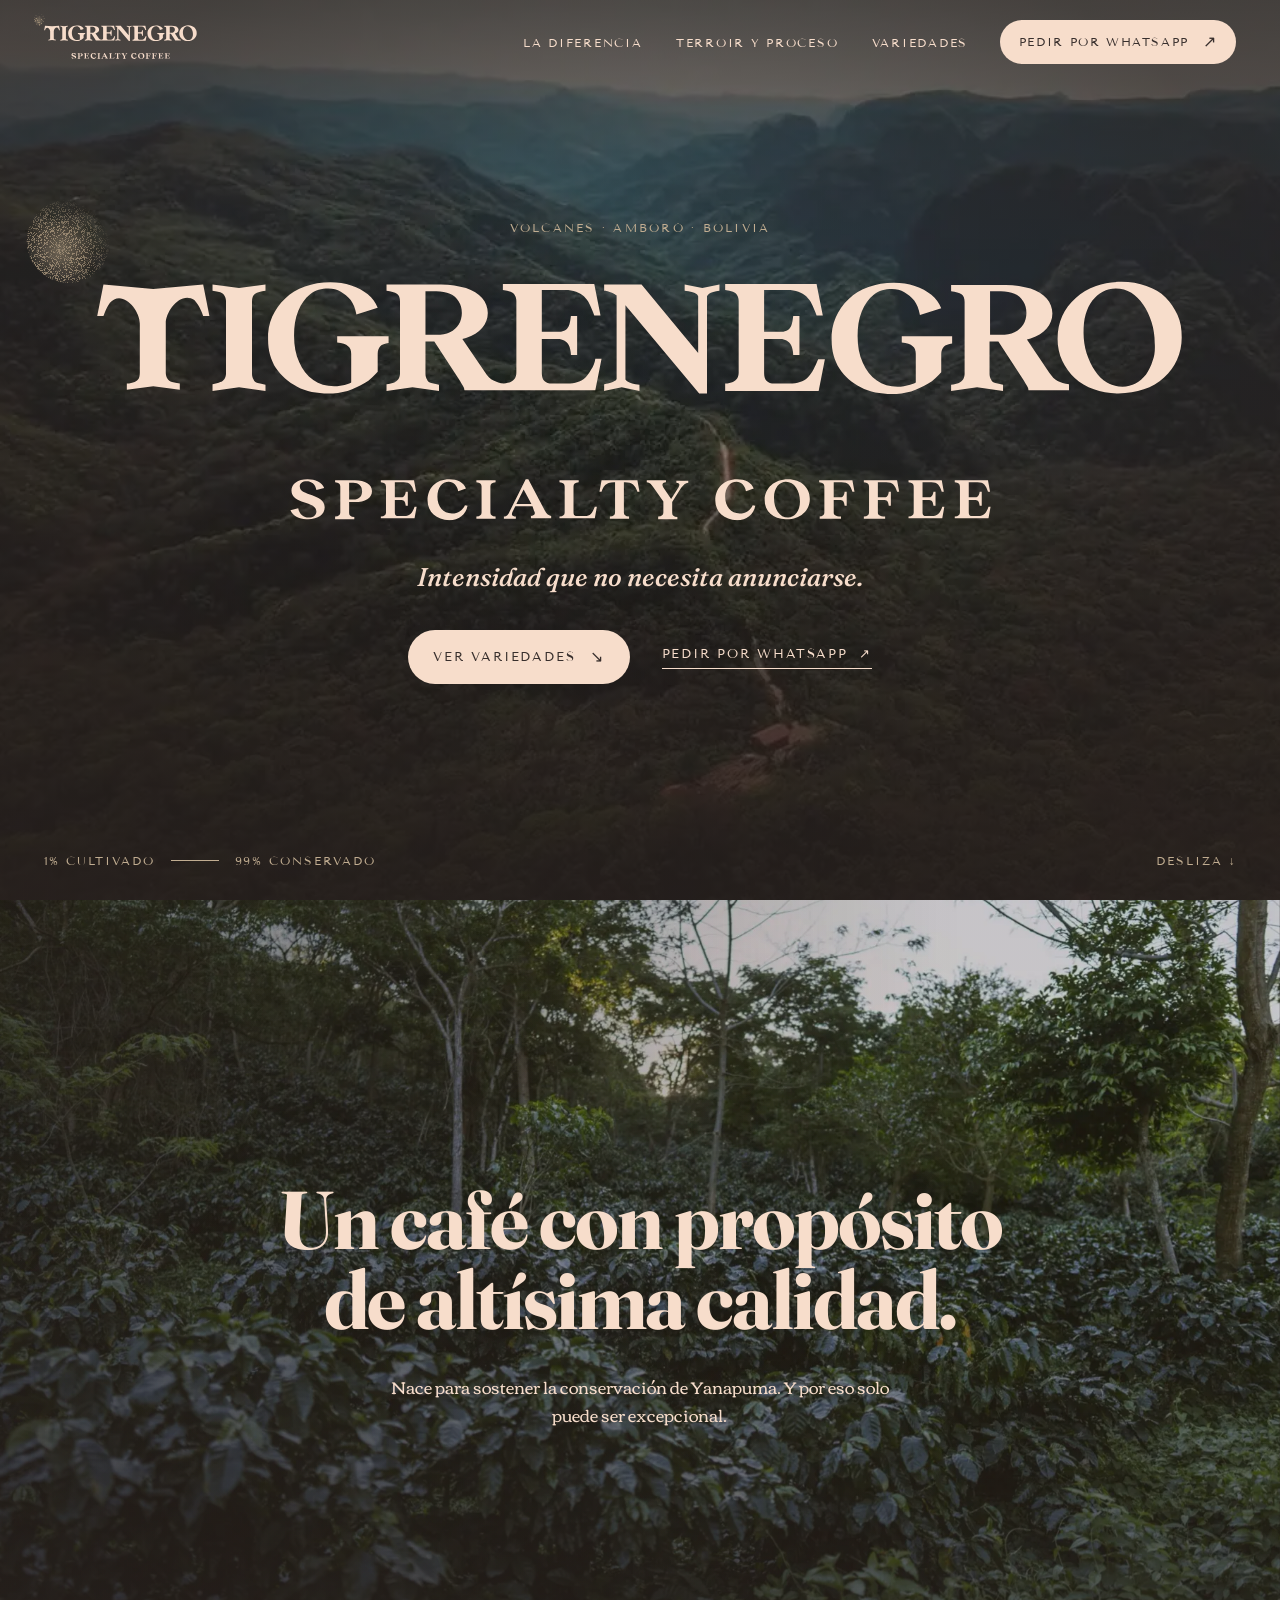
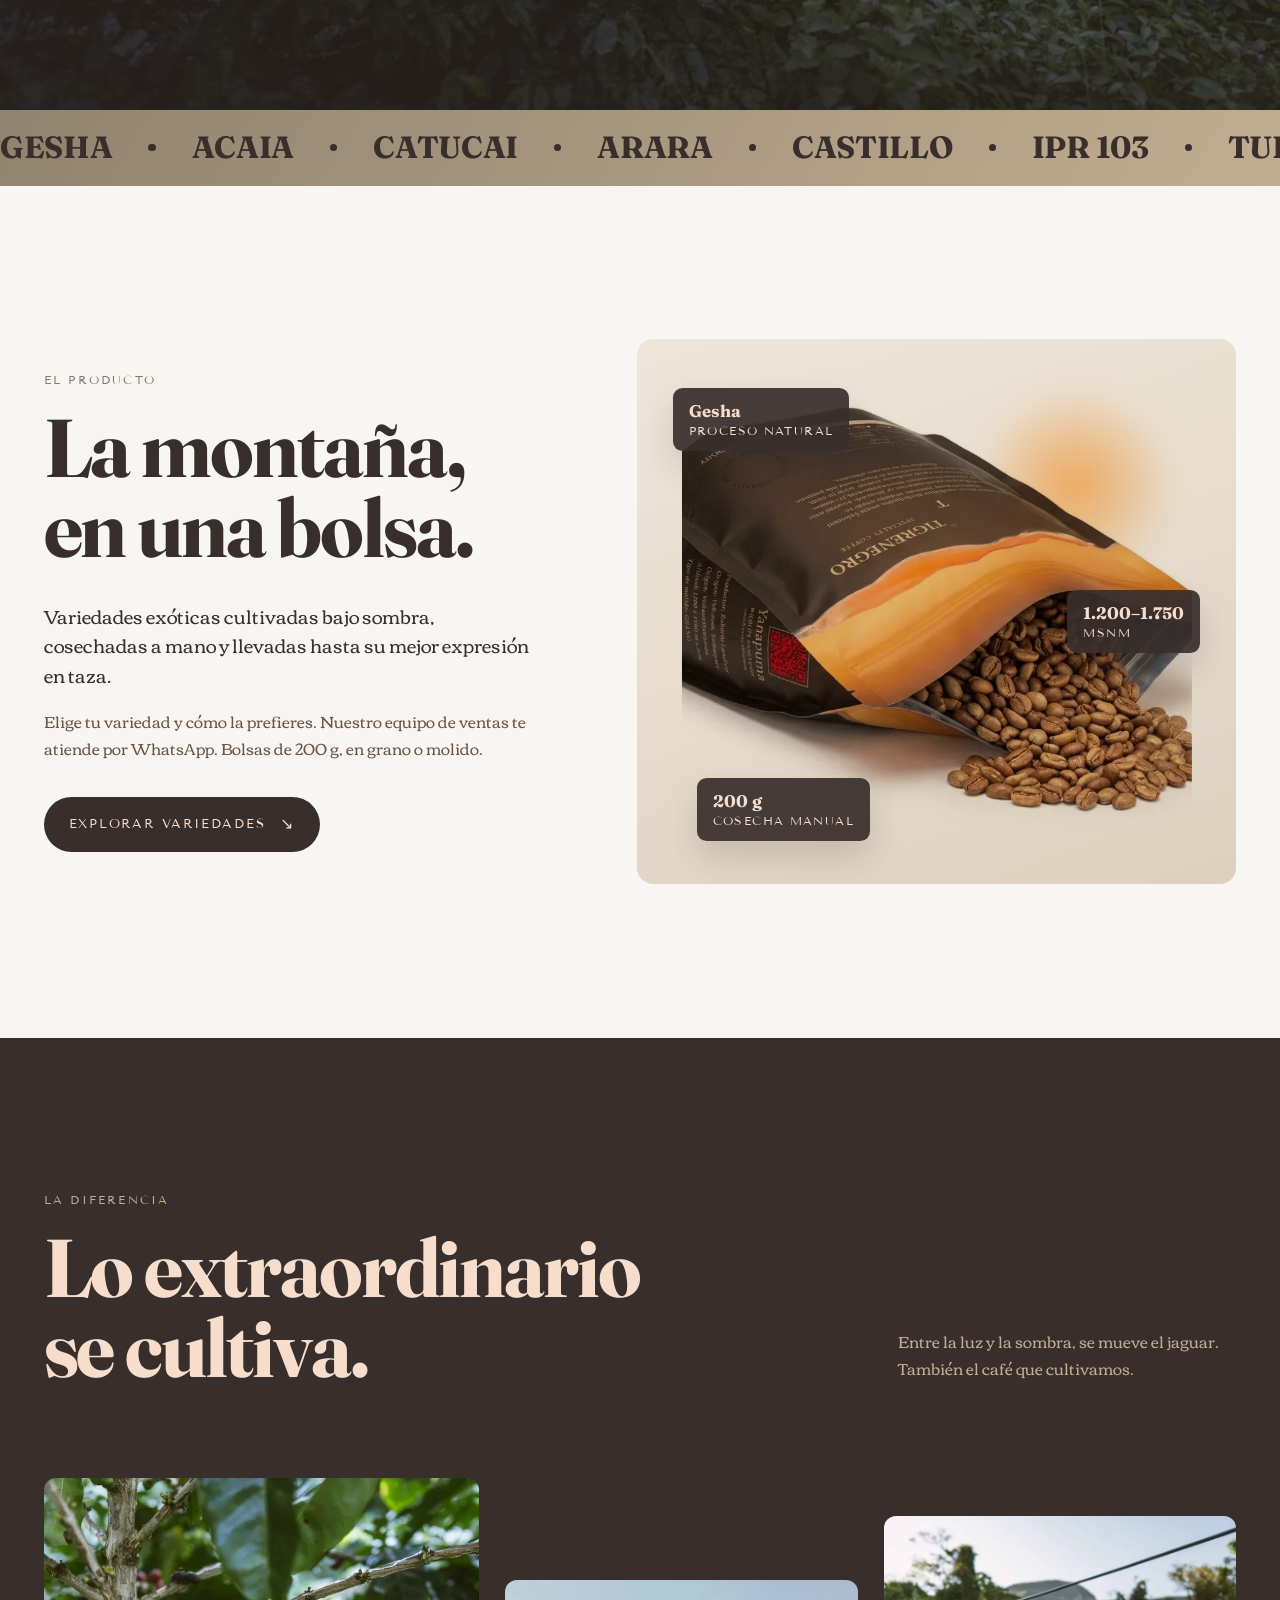
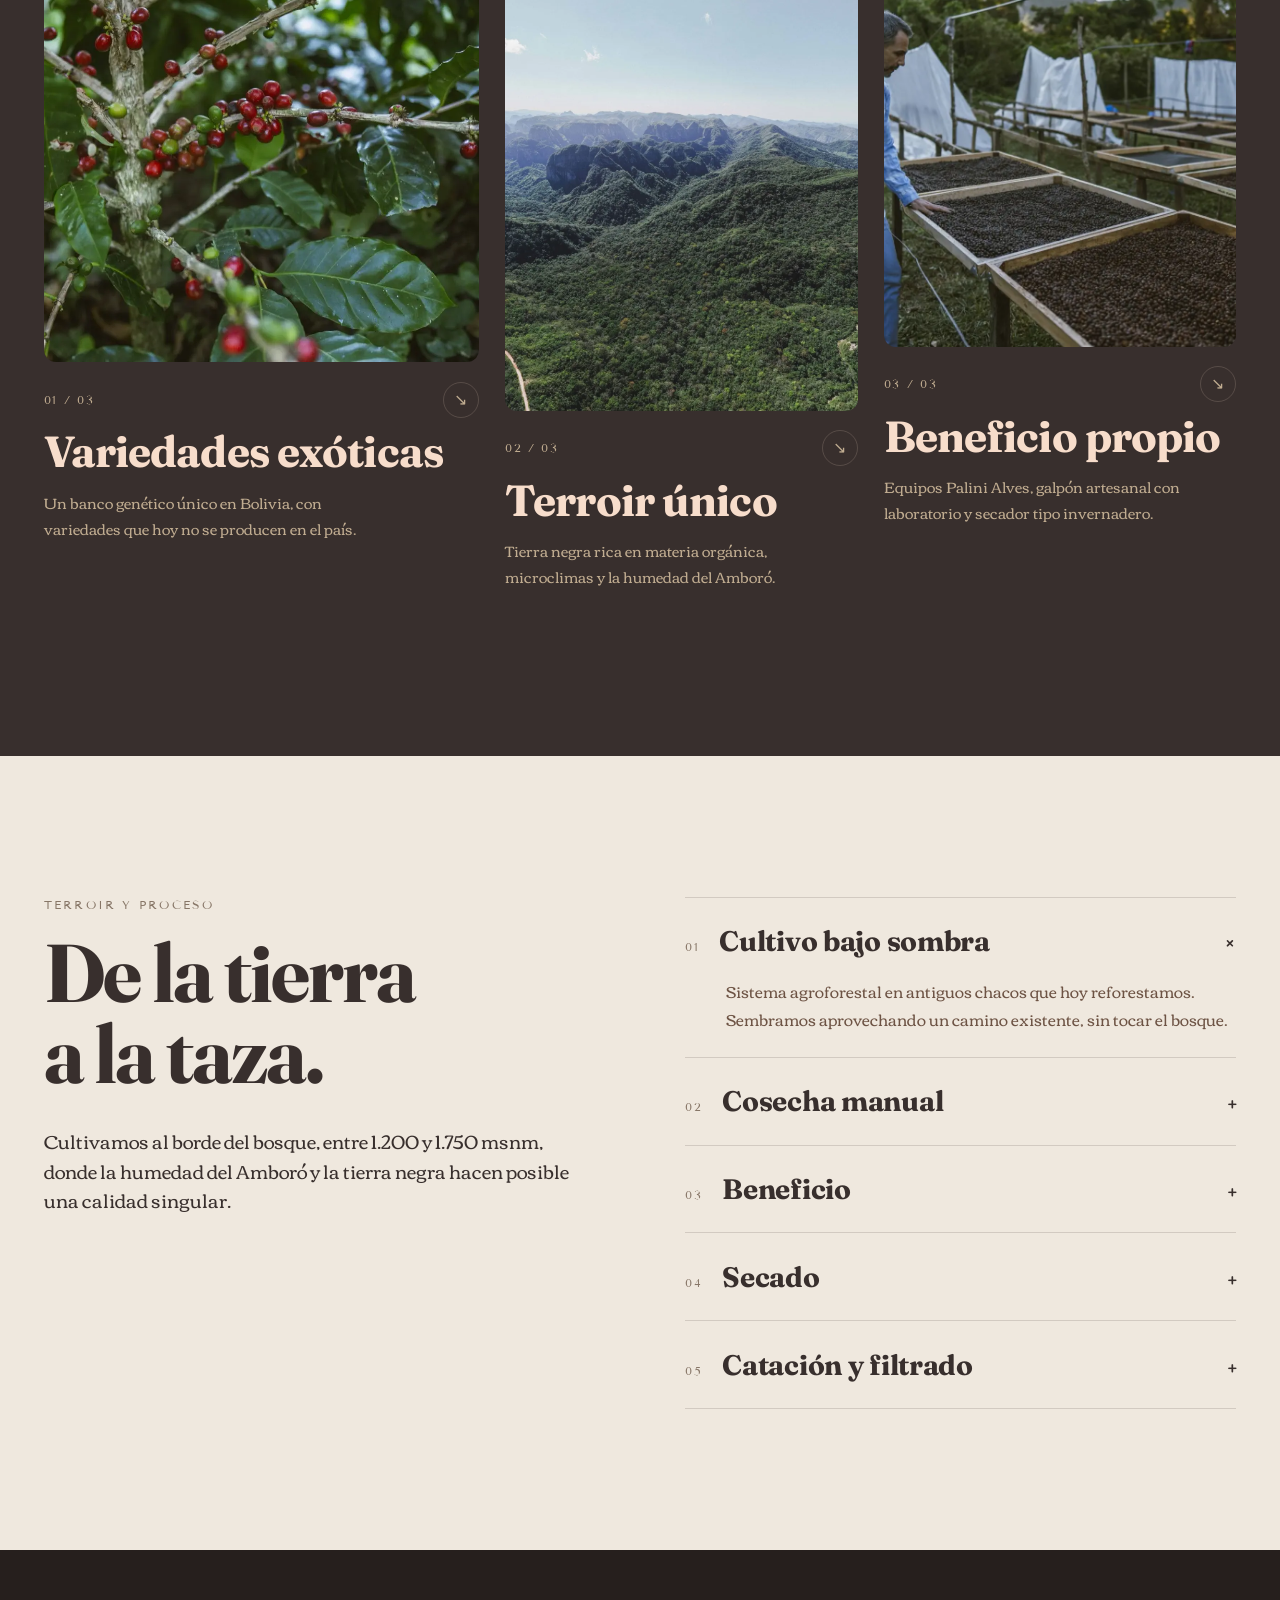
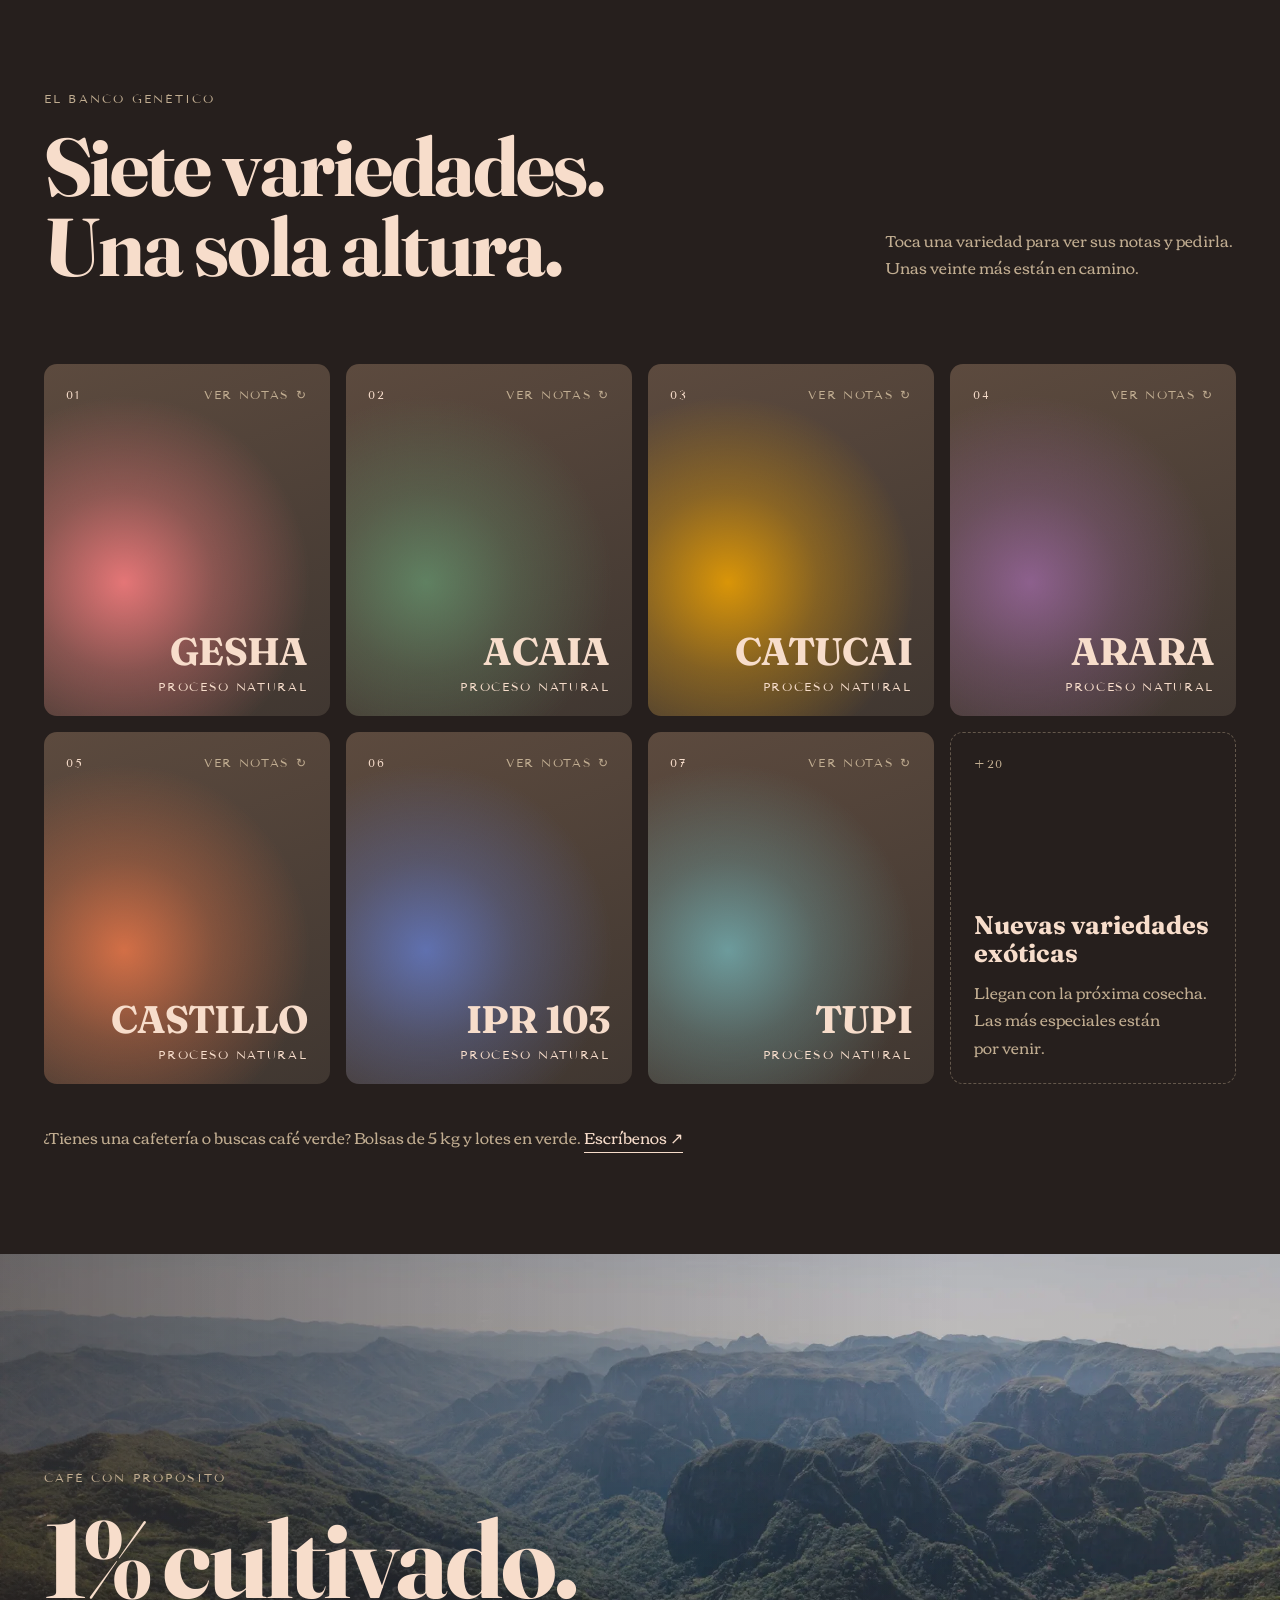
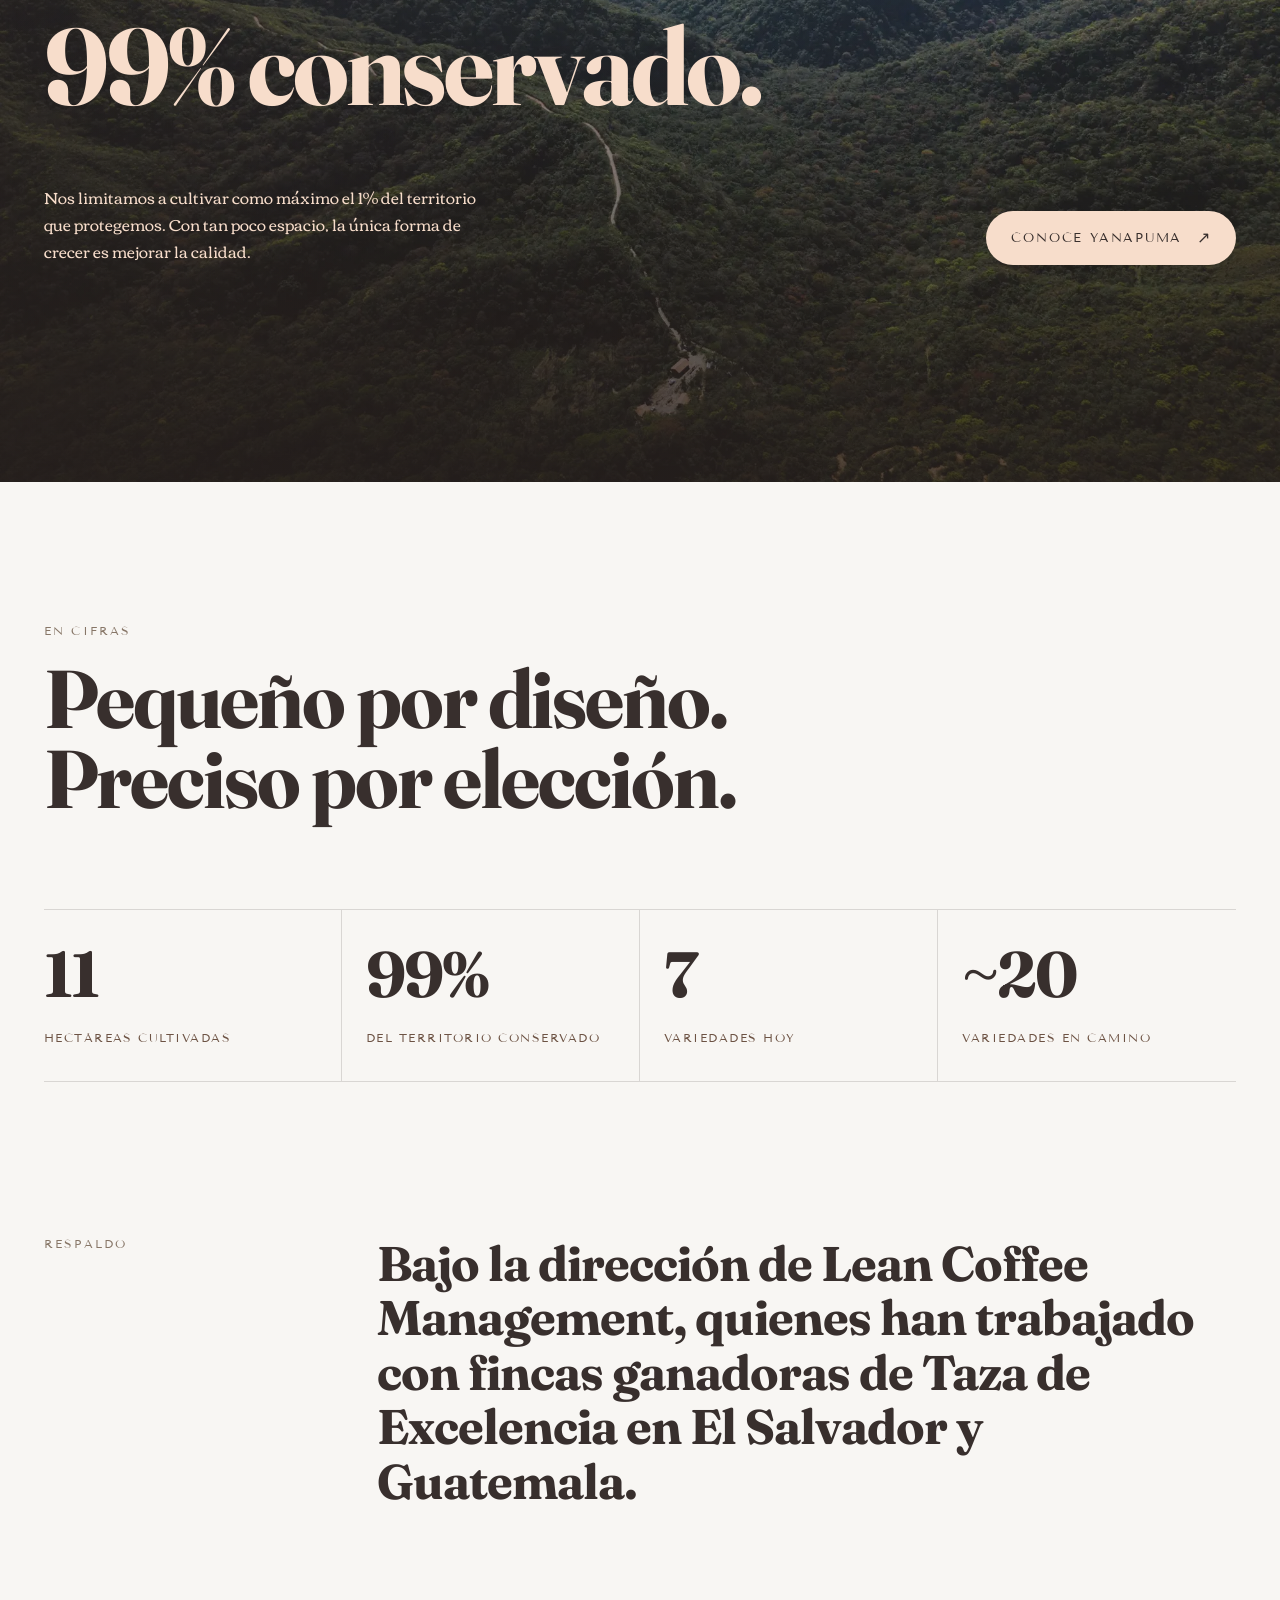
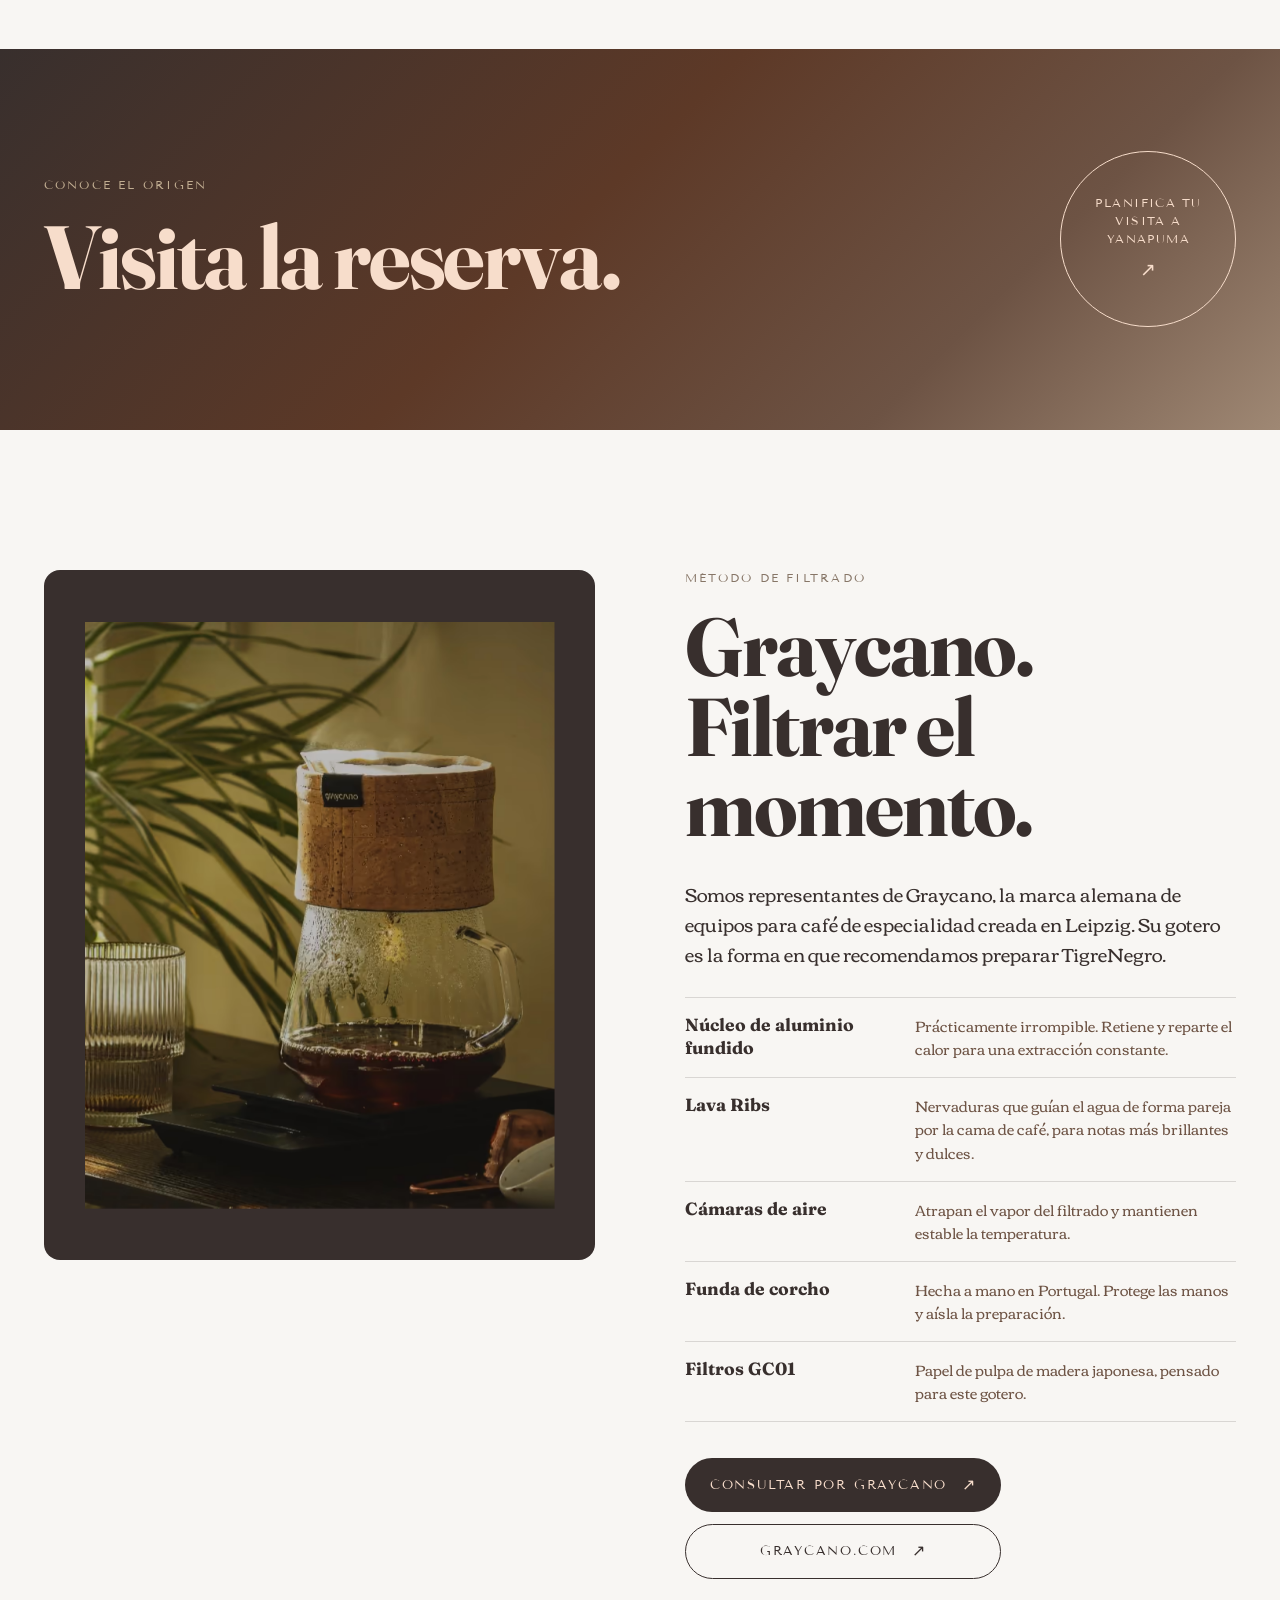
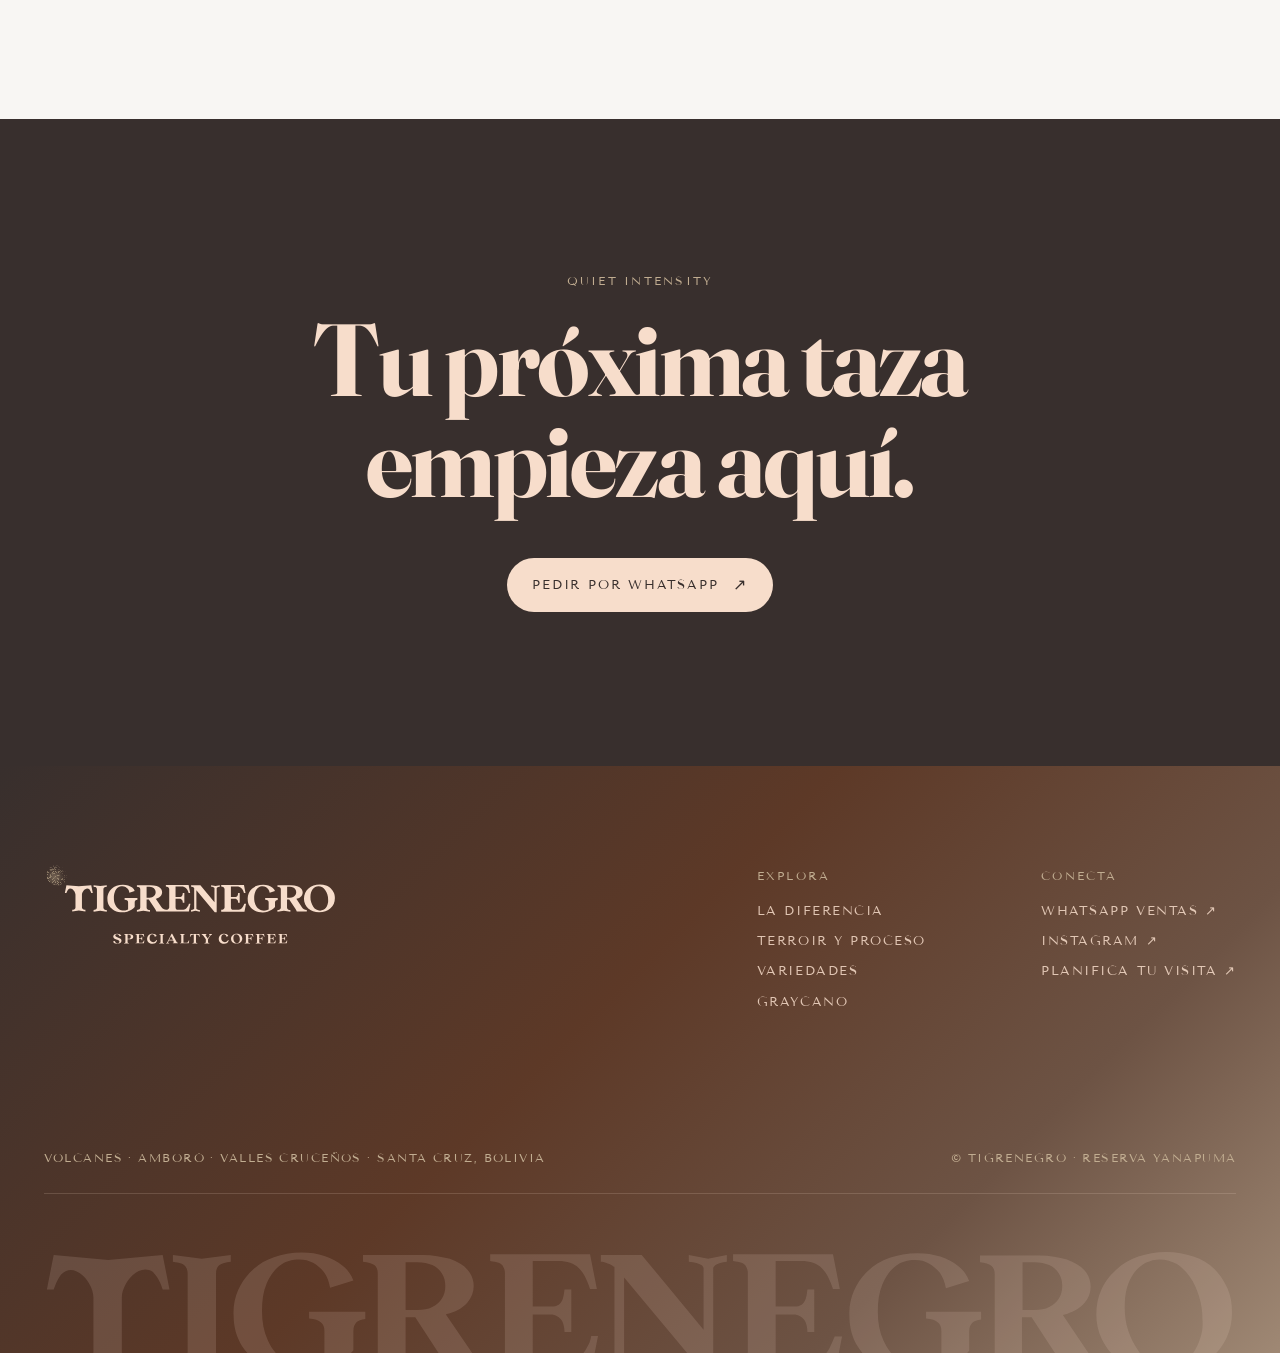
==== commit 0b1c64f5: "Add Graycano section and show the opened bag in the product block Graycano gets its own section near" ====
--- a/site/index.html
+++ b/site/index.html
@@ -99,7 +99,7 @@
           </div>
           <div class="product-visual">
             <div class="product-glow" aria-hidden="true"></div>
-            <img src="media/img/bolsa.webp" alt="Bolsa de café TigreNegro de 200 gramos" data-scale loading="lazy" />
+            <img src="media/img/bolsa-granos.webp" alt="Bolsa de café TigreNegro abierta, con granos tostados derramándose" data-scale loading="lazy" />
             <div class="info-chip chip-top"><strong>Gesha</strong><span>Proceso natural</span></div>
             <div class="info-chip chip-side"><strong>1.200–1.750</strong><span>msnm</span></div>
             <div class="info-chip chip-bottom"><strong>200 g</strong><span>Cosecha manual</span></div>
@@ -166,11 +166,12 @@
             </details>
             <details>
               <summary><span>05</span>Catación y filtrado</summary>
-              <p>Cada lote se evalúa en nuestro laboratorio. Trabajamos asociados al método de filtrado Graycano.</p>
-            </details>
-          </div>
-        </div>
-      </section>
+              <p>Cada lote se evalúa en nuestro laboratorio. Para prepararlo, recomendamos el método de filtrado <a class="inline-link" href="#graycano">Graycano</a>.</p>
+            </details>
+          </div>
+        </div>
+      </section>
+
 
       <section class="varieties-section section-dark" id="variedades" aria-labelledby="varieties-title">
         <div class="container">
@@ -262,6 +263,30 @@
         </div>
       </section>
 
+      <section class="graycano-section section-light" id="graycano" aria-labelledby="graycano-title">
+        <div class="container graycano-grid">
+          <figure class="graycano-visual">
+            <img src="media/img/graycano.avif" alt="Gotero Graycano con funda de corcho sobre una jarra de vidrio con café recién filtrado" width="1200" height="746" data-scale loading="lazy" />
+          </figure>
+          <div class="graycano-copy">
+            <p class="eyebrow" data-reveal>Método de filtrado</p>
+            <h2 id="graycano-title" class="display-heading" data-split>Graycano. Filtrar el momento.</h2>
+            <p class="lead" data-reveal>Somos representantes de Graycano, la marca alemana de equipos para café de especialidad creada en Leipzig. Su gotero es la forma en que recomendamos preparar TigreNegro.</p>
+            <ul class="graycano-features" data-reveal>
+              <li><strong>Núcleo de aluminio fundido</strong><span>Prácticamente irrompible. Retiene y reparte el calor para una extracción constante.</span></li>
+              <li><strong>Lava Ribs</strong><span>Nervaduras que guían el agua de forma pareja por la cama de café, para notas más brillantes y dulces.</span></li>
+              <li><strong>Cámaras de aire</strong><span>Atrapan el vapor del filtrado y mantienen estable la temperatura.</span></li>
+              <li><strong>Funda de corcho</strong><span>Hecha a mano en Portugal. Protege las manos y aísla la preparación.</span></li>
+              <li><strong>Filtros GC01</strong><span>Papel de pulpa de madera japonesa, pensado para este gotero.</span></li>
+            </ul>
+            <div class="graycano-actions" data-reveal>
+              <a class="button button-dark" data-whatsapp data-message="Hola, quiero información sobre los productos Graycano." href="#">Consultar por Graycano <span aria-hidden="true">↗</span></a>
+              <a class="button button-outline" href="https://graycano.com/" target="_blank" rel="noopener">graycano.com <span aria-hidden="true">↗</span></a>
+            </div>
+          </div>
+        </div>
+      </section>
+
       <section class="closing-section section-dark" aria-labelledby="closing-title">
         <div class="container closing-inner">
           <p class="eyebrow" data-reveal>Quiet intensity</p>
@@ -275,7 +300,7 @@
       <div class="container footer-top">
         <a class="footer-brand" href="#inicio" aria-label="TigreNegro, volver al inicio"><img class="brand-dot" src="media/logo/dot.svg" alt="" /><span class="logo-mask"></span></a>
         <div class="footer-links">
-          <div><span class="footer-label">Explora</span><a href="#diferencia">La diferencia</a><a href="#terroir">Terroir y proceso</a><a href="#variedades">Variedades</a></div>
+          <div><span class="footer-label">Explora</span><a href="#diferencia">La diferencia</a><a href="#terroir">Terroir y proceso</a><a href="#variedades">Variedades</a><a href="#graycano">Graycano</a></div>
           <div><span class="footer-label">Conecta</span><a data-whatsapp href="#">WhatsApp ventas ↗</a><a href="https://instagram.com/tigrenegro.cafe" target="_blank" rel="noopener">Instagram ↗</a><a href="https://giro54bo.github.io/yanapuma-web/#contacto" target="_blank" rel="noopener">Planifica tu visita ↗</a></div>
         </div>
       </div>
--- a/site/css/styles.css
+++ b/site/css/styles.css
@@ -55,6 +55,8 @@
 .button-cream:hover { background: #fff1e6; }
 .button-dark { color: var(--cream); background: var(--brown); }
 .button-dark:hover { background: var(--russet); }
+.button-outline { color: var(--brown); border-color: currentColor; background: transparent; }
+.button-outline:hover { color: var(--cream); background: var(--brown); }
 .text-link { display: inline-flex; align-items: center; gap: .7rem; padding-bottom: .4rem; border-bottom: 1px solid currentColor; font: .8rem var(--label); letter-spacing: .14em; text-transform: uppercase; }
 
 /* Logo: wordmark as a mask so it takes the text color; grain dot on top-left like the original */
@@ -95,7 +97,7 @@
 .menu-open .site-header { color: var(--cream); background: var(--brown); -webkit-backdrop-filter: none; backdrop-filter: none; }
 
 /* Flight logo: fixed copy of the wordmark that travels from the hero to the header */
-.flight-logo { position: fixed; z-index: 31; top: 0; left: 0; width: 100px; color: var(--cream); transform-origin: 0 0; pointer-events: none; display: none; will-change: transform; }
+.flight-logo { position: fixed; z-index: 31; top: 0; left: 0; width: 100px; color: var(--cream); transform-origin: 0 0; pointer-events: none; display: none; }
 .js-flight .flight-logo { display: block; }
 .js-flight .hero-logo { visibility: hidden; }
 
@@ -175,6 +177,21 @@
 .process-list details[open] summary::after { transform: rotate(45deg); }
 .process-list details p { max-width: 32rem; margin: -.4rem 0 1.5rem 2.6rem; color: var(--taupe); }
 
+.inline-link { border-bottom: 1px solid currentColor; }
+
+/* Graycano */
+.graycano-section { padding: clamp(6rem, 11vw, 10rem) 0; }
+.graycano-grid { display: grid; grid-template-columns: minmax(0, 1fr) minmax(0, 1fr); gap: clamp(3rem, 7vw, 8rem); align-items: start; }
+.graycano-visual { position: sticky; top: calc(var(--header-h) + 2rem); margin: 0; aspect-ratio: 4 / 5; overflow: hidden; border-radius: 1rem; background: var(--brown); }
+.graycano-visual img { width: 100%; height: 100%; object-fit: cover; object-position: 68% 50%; transform: scale(.85); will-change: transform; }
+.graycano-copy .lead { margin: 2rem 0 1.75rem; }
+.graycano-features { display: grid; gap: 0; margin: 0; padding: 0; border-top: 1px solid var(--line); list-style: none; }
+.graycano-features li { display: grid; grid-template-columns: minmax(9rem, .8fr) 1.2fr; gap: 1rem; padding: 1rem 0; border-bottom: 1px solid var(--line); }
+.graycano-features strong { font: 700 1.1rem/1.3 var(--display); }
+.graycano-features span { color: var(--taupe); font-size: .95rem; line-height: 1.55; }
+/* Stacked buttons that both stretch to the width of the wider one */
+.graycano-actions { display: inline-grid; gap: .75rem; margin-top: 2.25rem; }
+
 /* Varieties: dark labels with a colored glow, like the bag stickers */
 .varieties-section { padding: clamp(6rem, 11vw, 10rem) 0 clamp(5rem, 8vw, 8rem); background: var(--brown-deep); }
 .varieties-intro { display: grid; grid-template-columns: 1fr .45fr; gap: 2rem 4rem; align-items: end; }
@@ -276,7 +293,9 @@
   .hero-content { padding-bottom: 6rem; }
   .hero-bottom { bottom: 1.5rem; font-size: .7rem; }
   .scroll-cue { display: none; }
-  .product-grid, .terroir-grid, .proof-grid { grid-template-columns: 1fr; gap: 2.5rem; }
+  .product-grid, .terroir-grid, .proof-grid, .graycano-grid { grid-template-columns: 1fr; gap: 2.5rem; }
+  .graycano-features li { grid-template-columns: 1fr; gap: .25rem; }
+  .graycano-visual { position: static; aspect-ratio: 1200 / 746; }
   .different-intro, .varieties-intro { grid-template-columns: 1fr; gap: 1.5rem; }
   .feature-grid { grid-template-columns: 1fr 1fr; gap: 2.5rem 1rem; }
   .feature-card-large { grid-column: 1 / -1; }
@@ -301,5 +320,5 @@
   html { scroll-behavior: auto; }
   *, *::before, *::after { animation: none !important; transition-duration: .01ms !important; transition-delay: 0s !important; }
   [data-reveal], [data-split] .char { opacity: 1; transform: none; }
-  .product-visual img, .image-band > img { transform: none !important; }
-}
+  .product-visual img, .graycano-visual img, .image-band > img { transform: none !important; }
+}
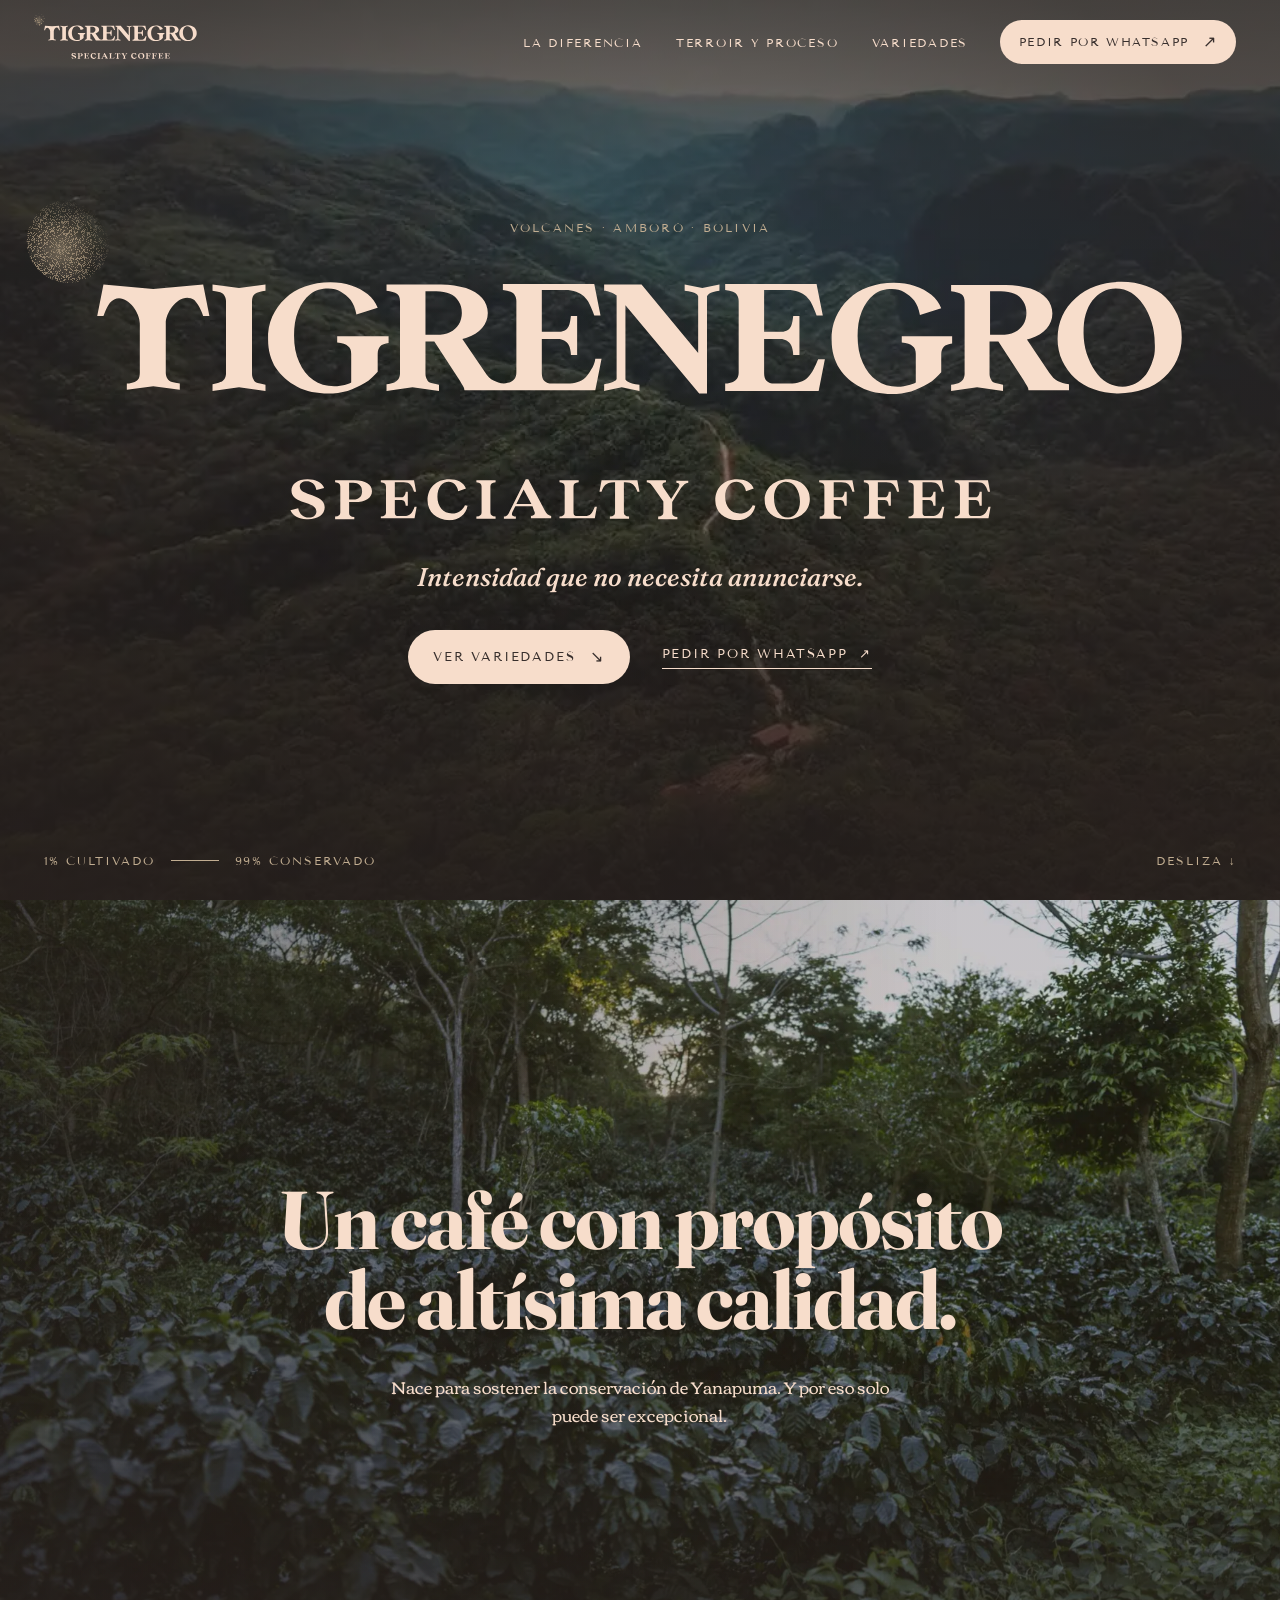
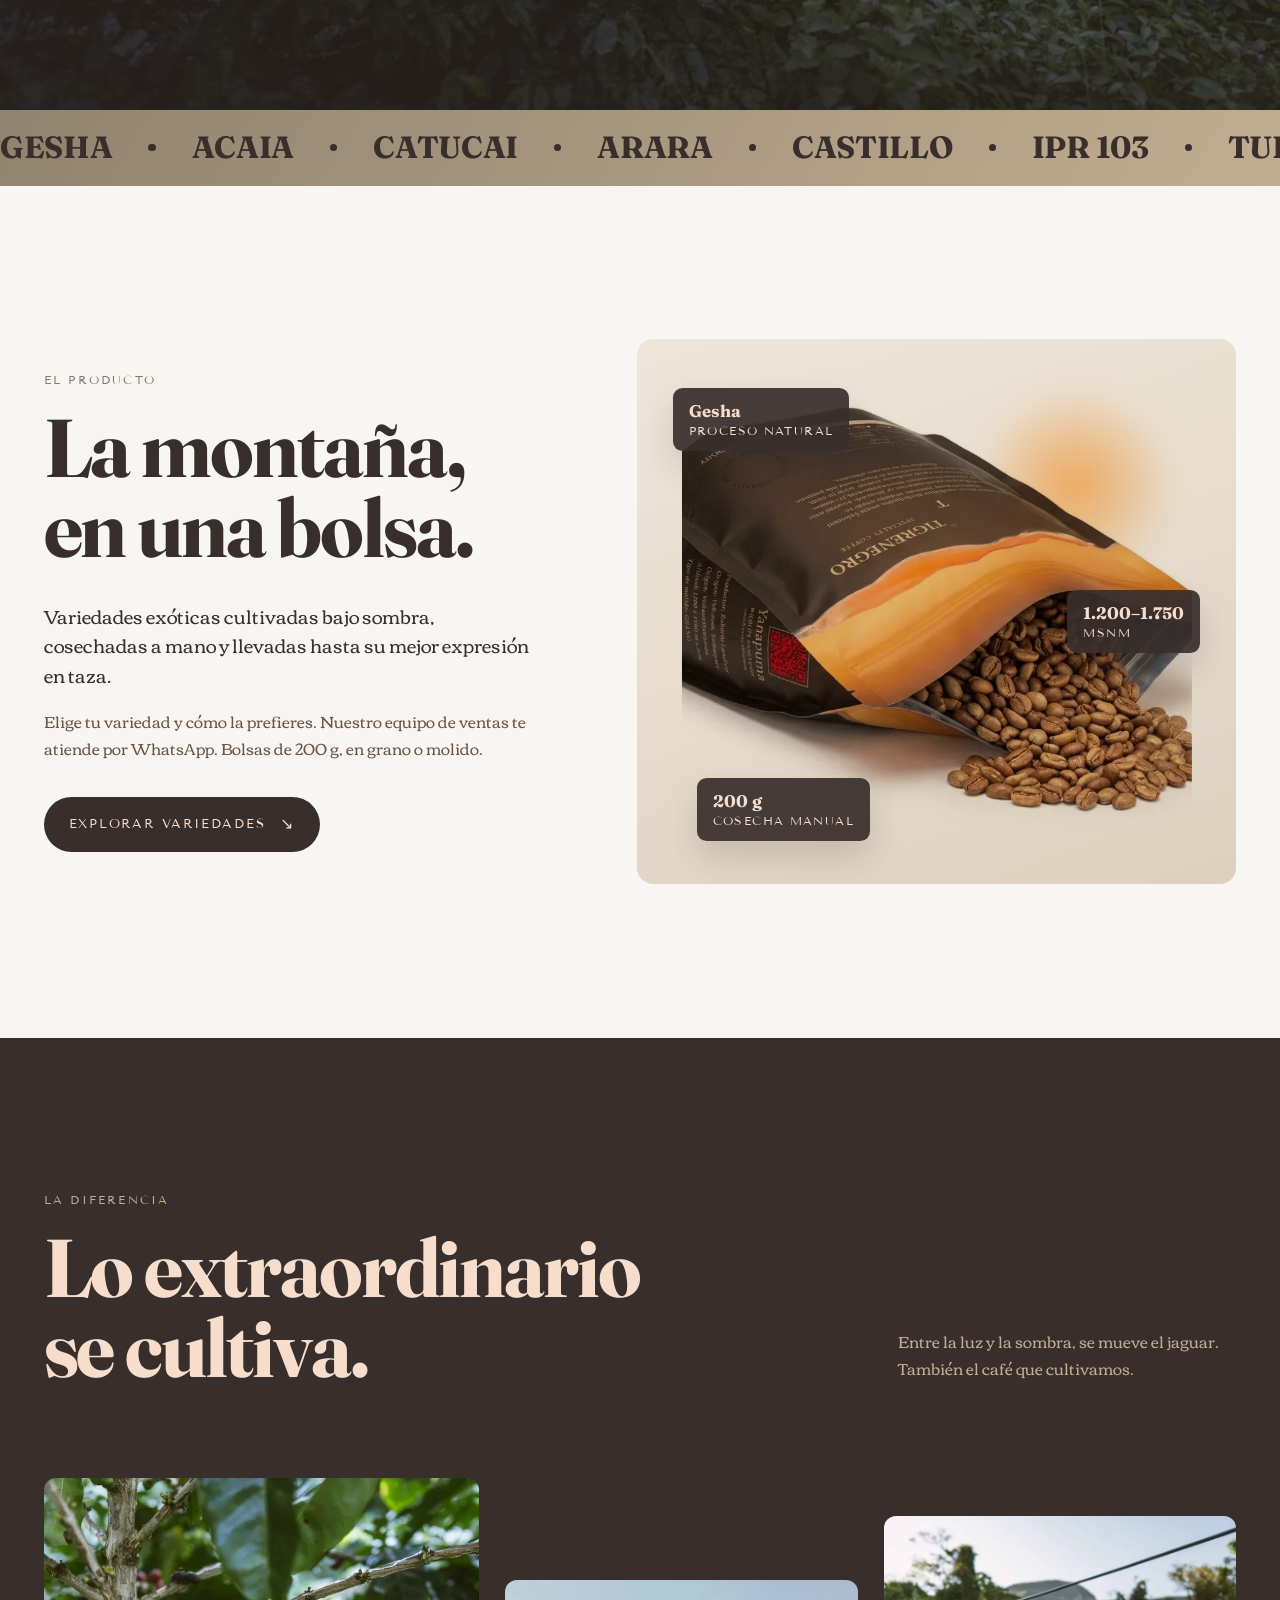
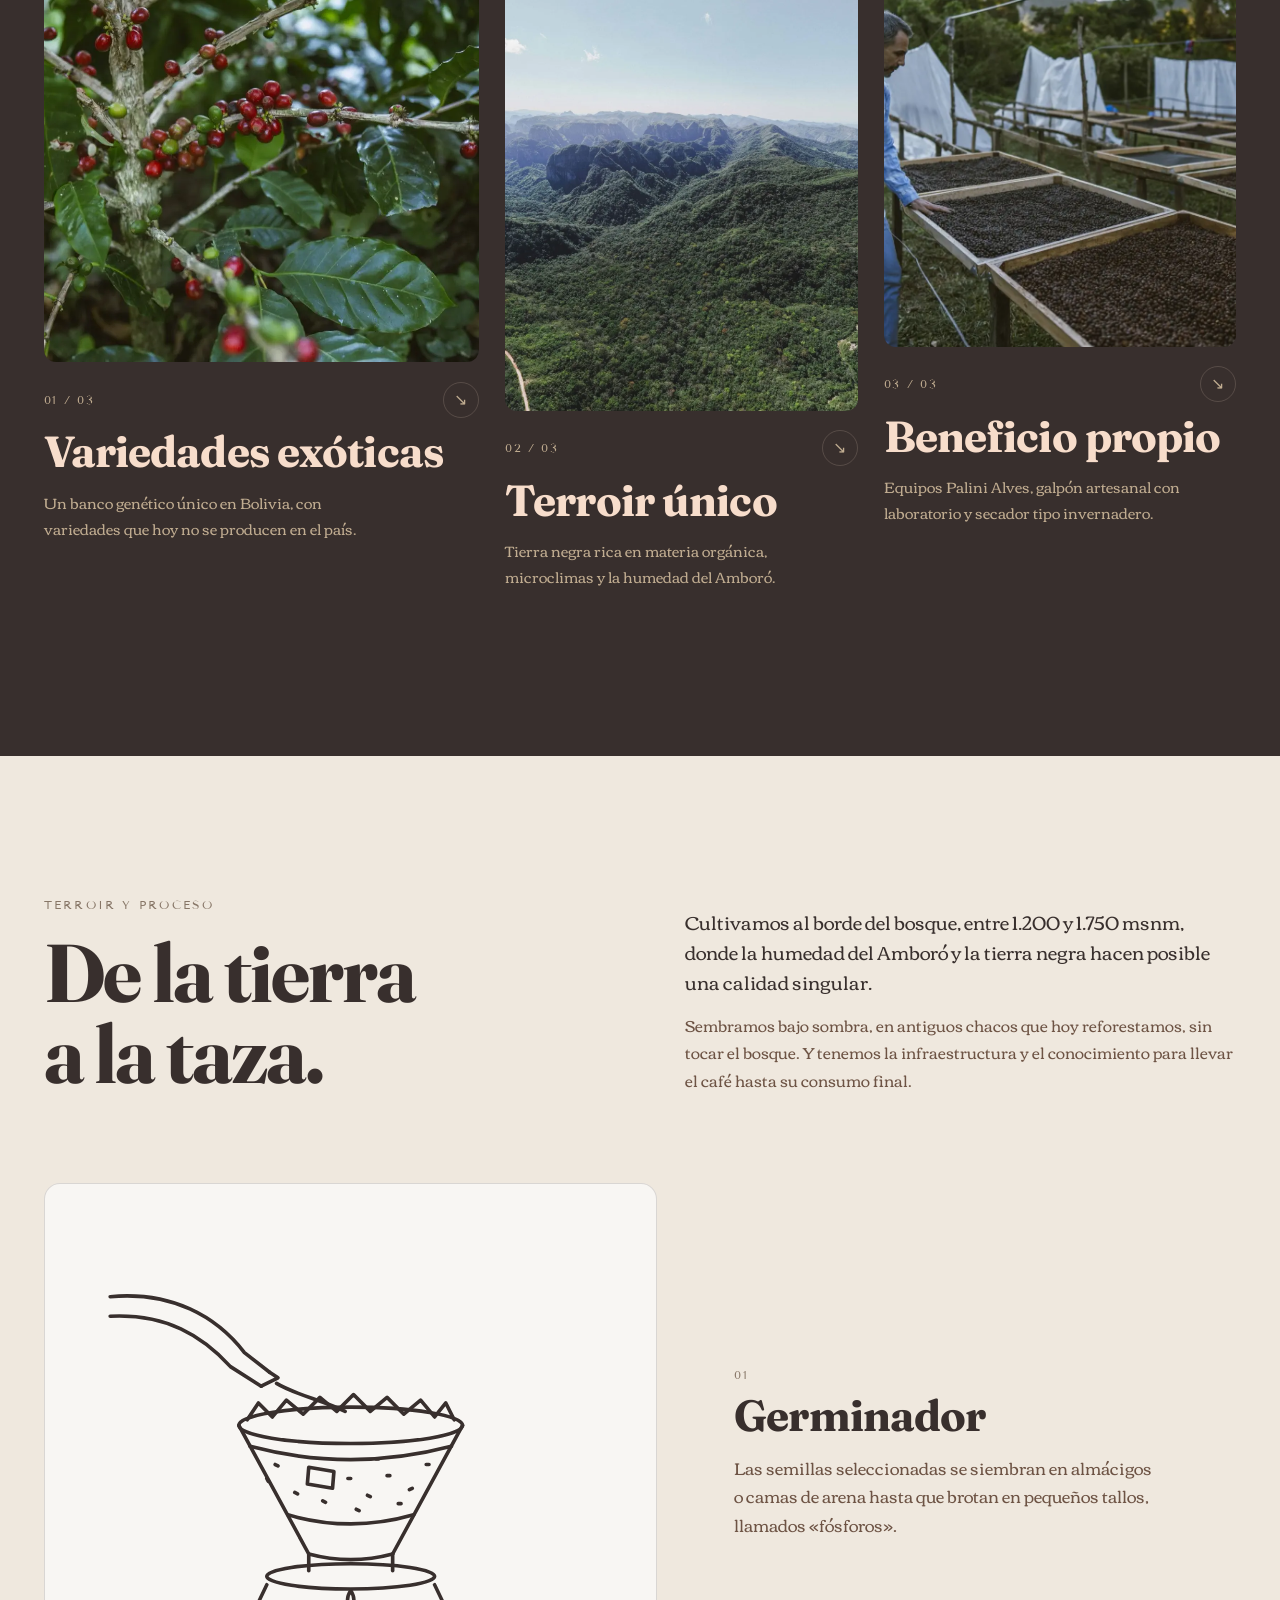
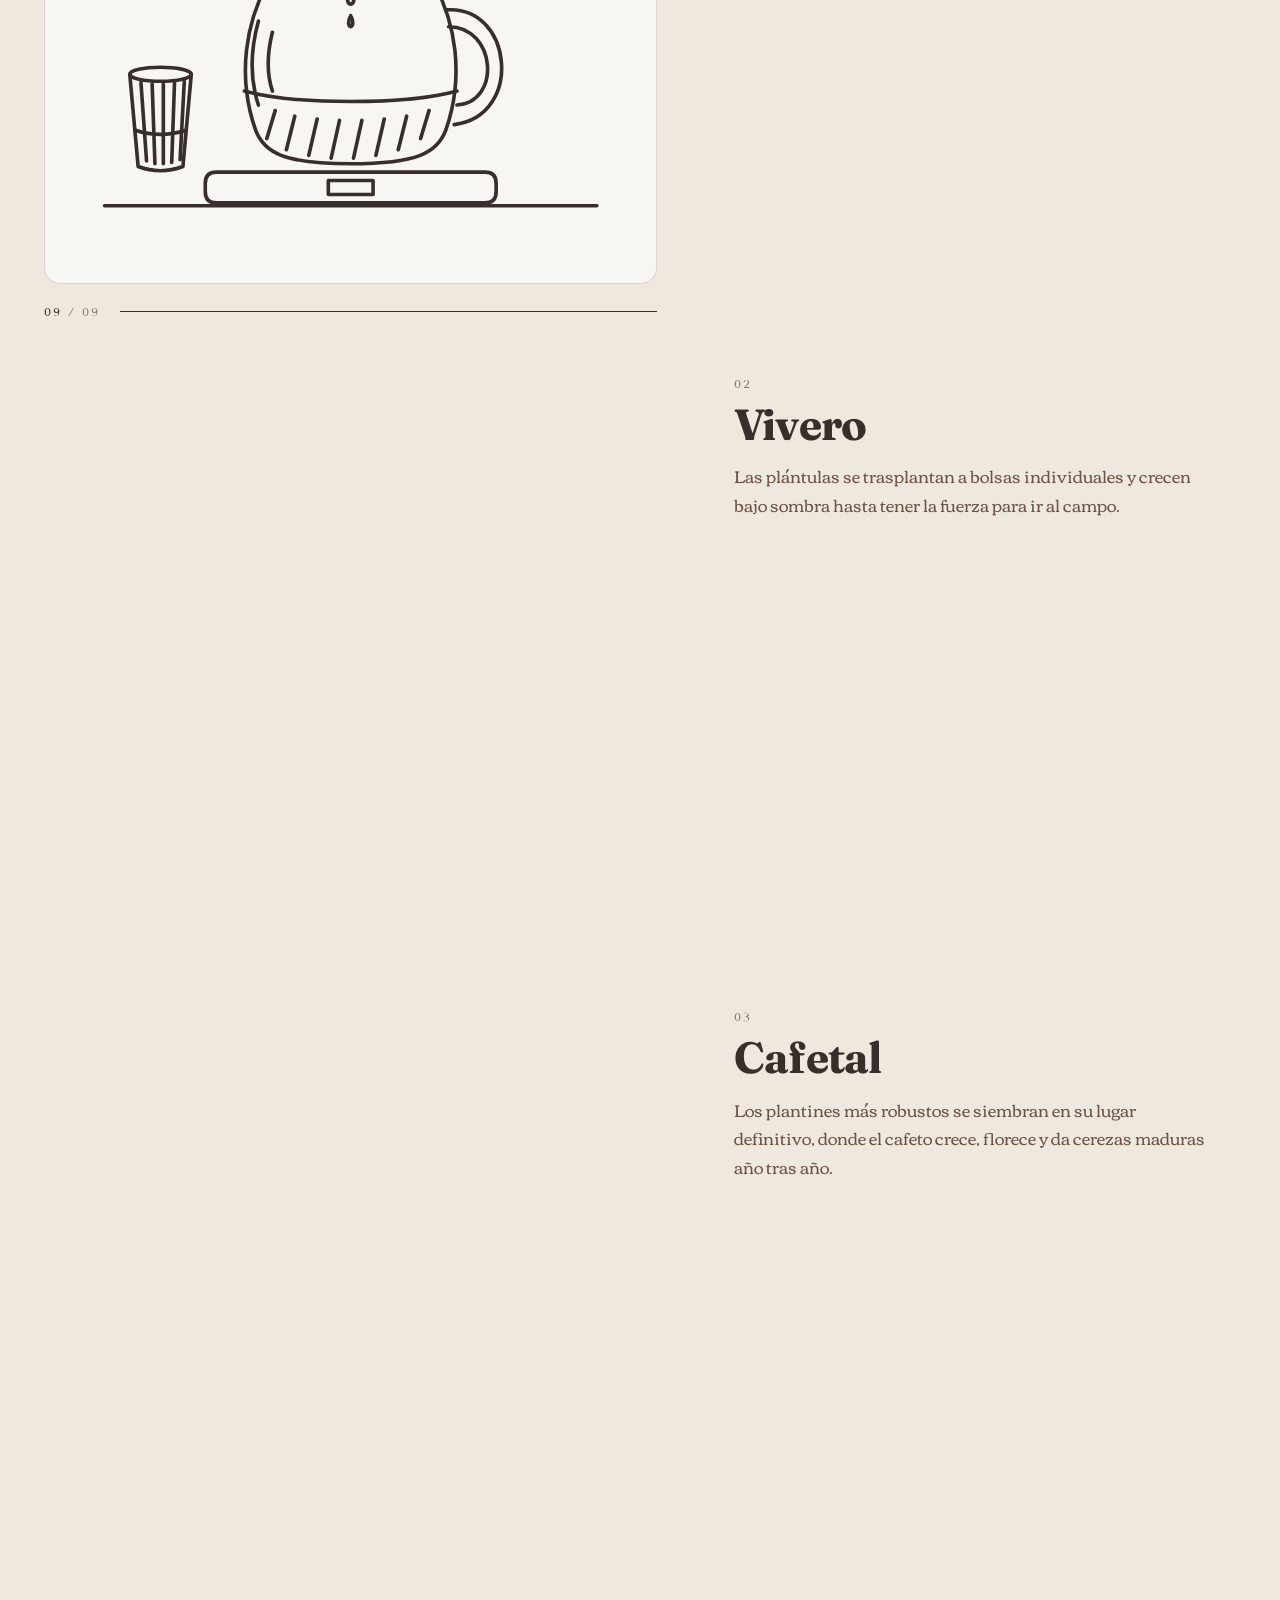
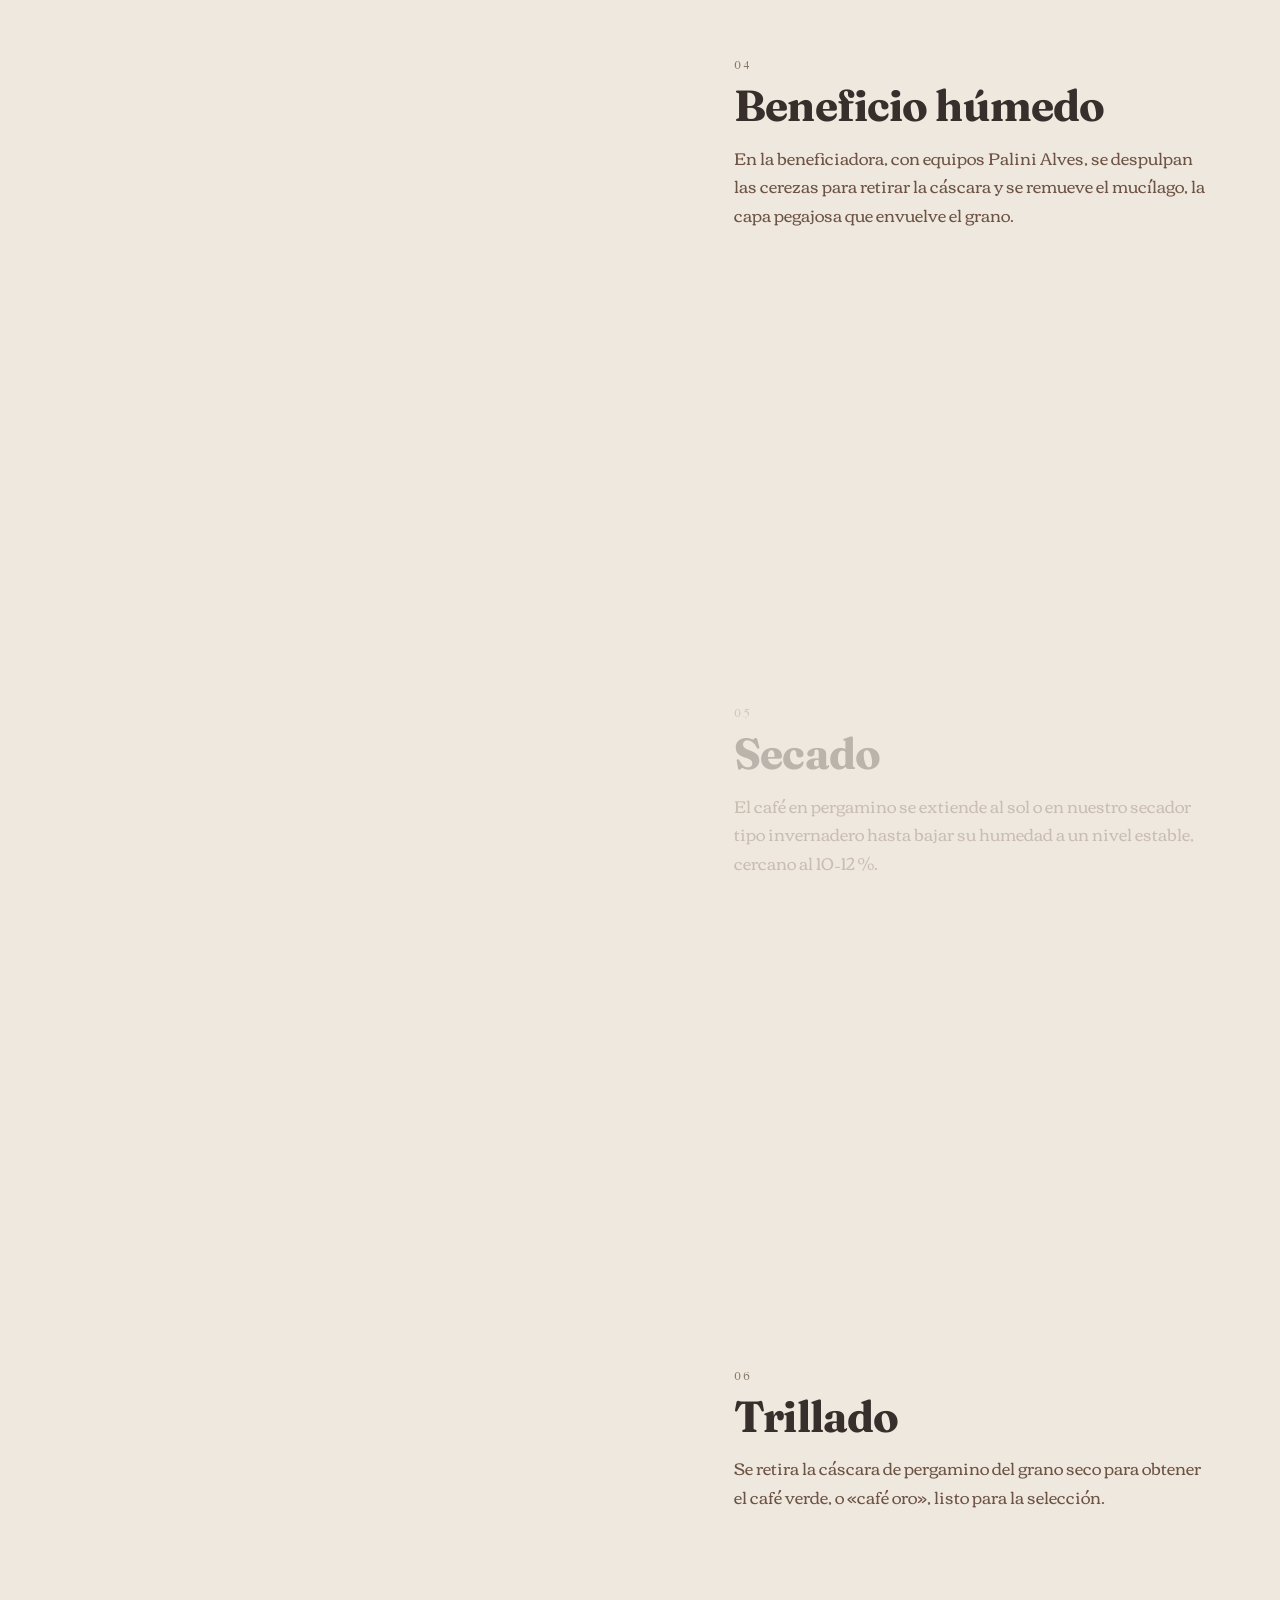
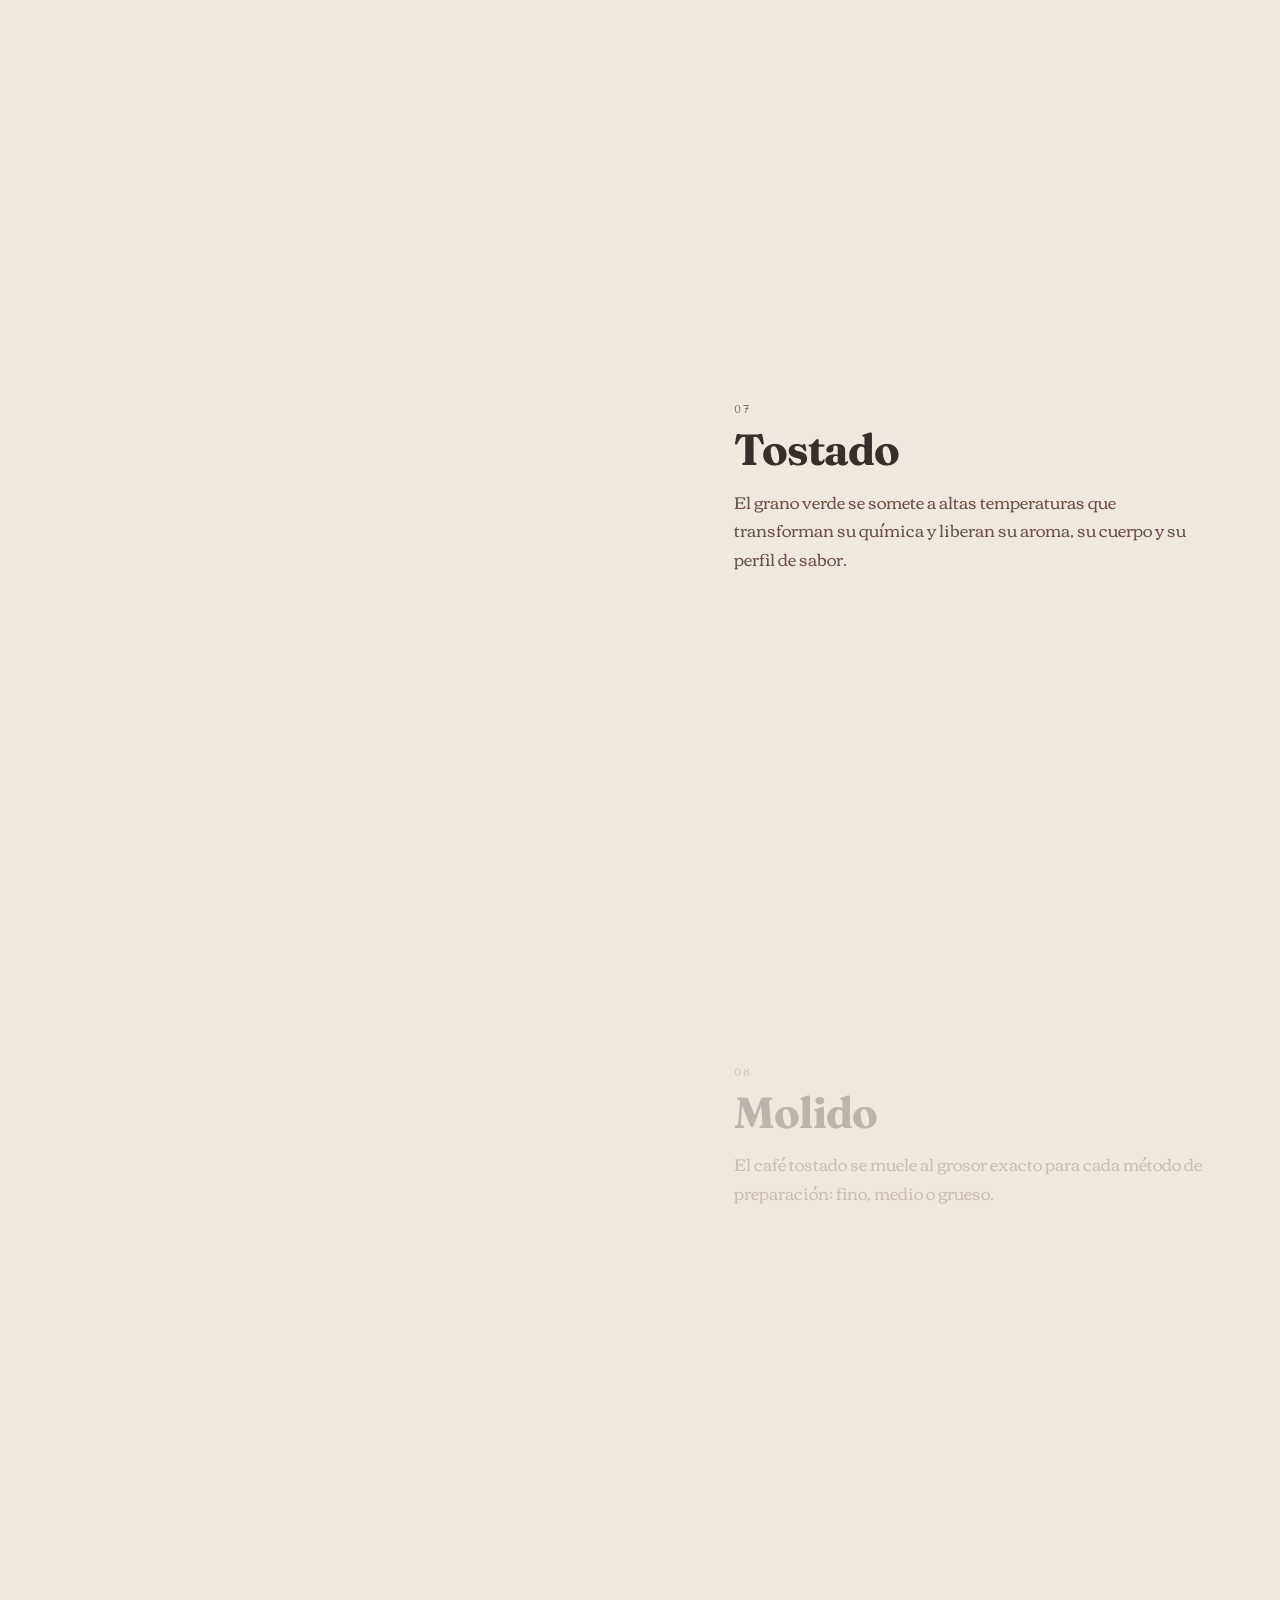
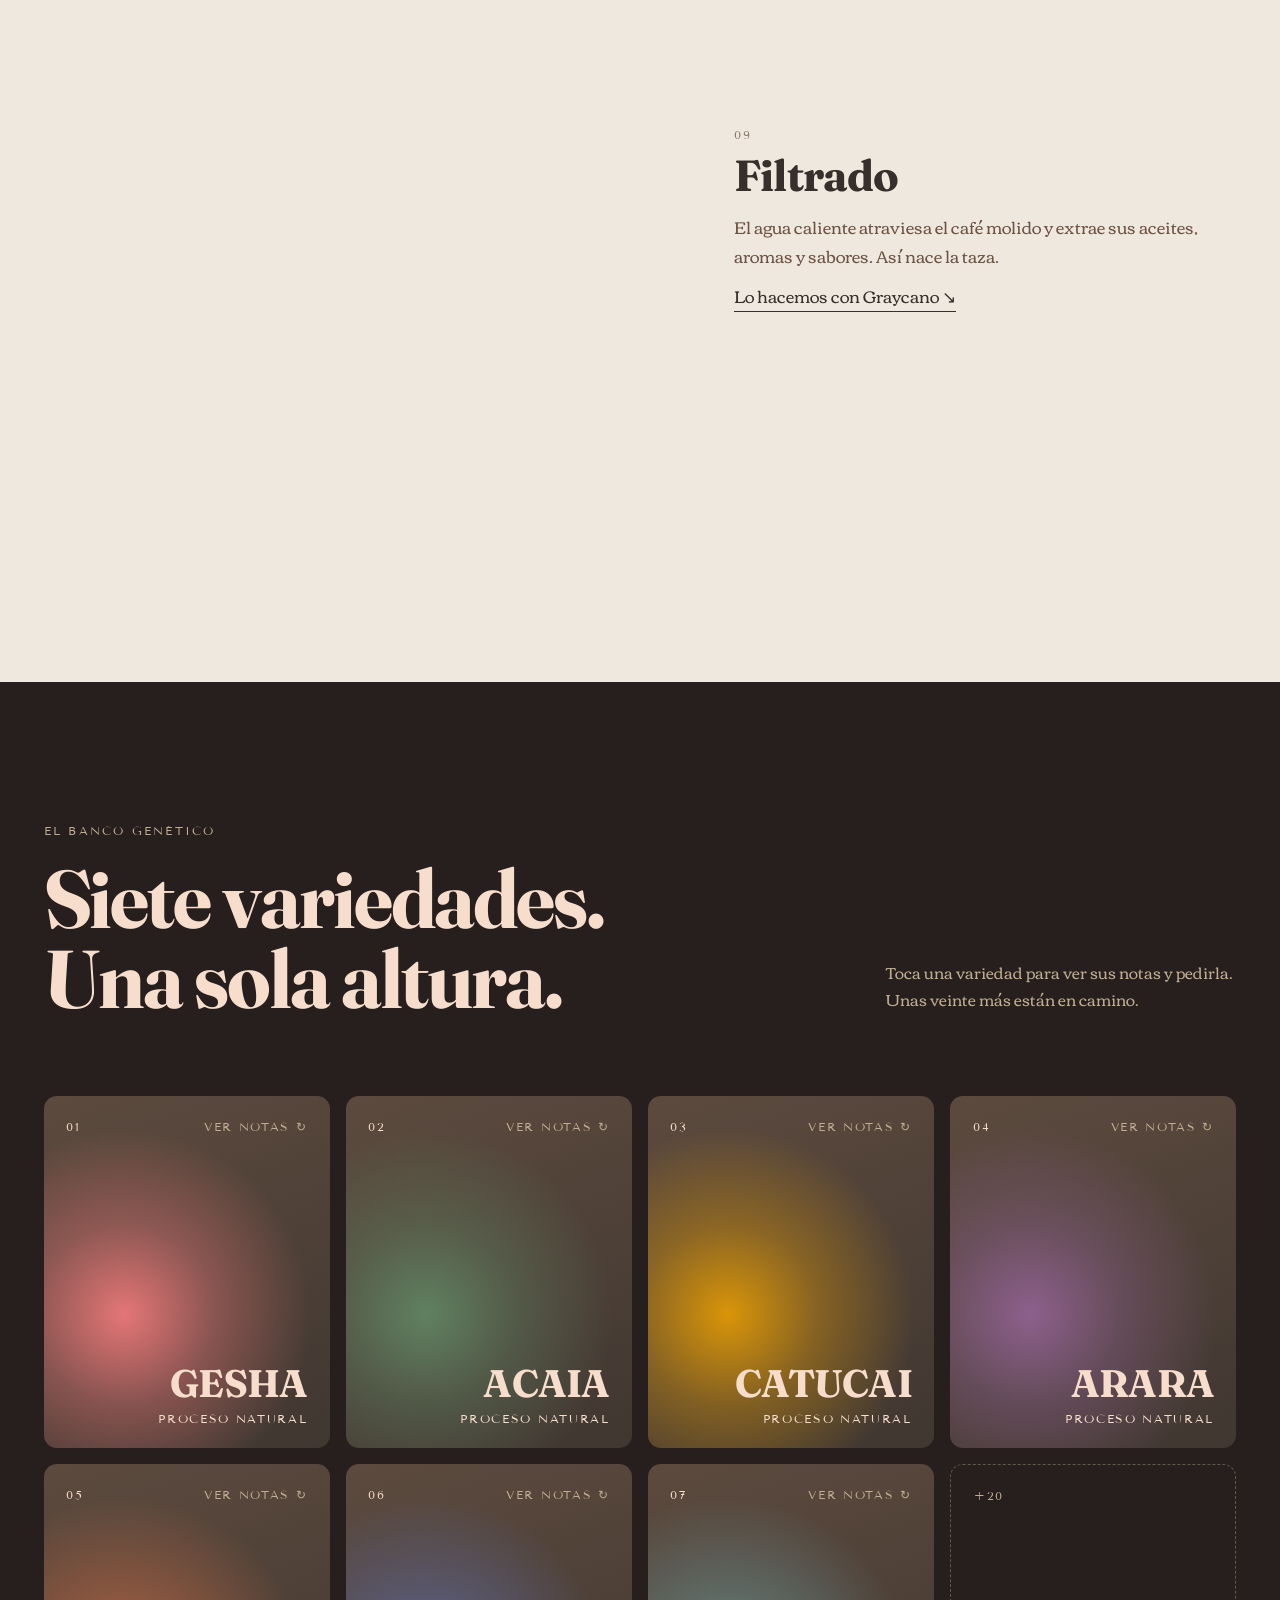
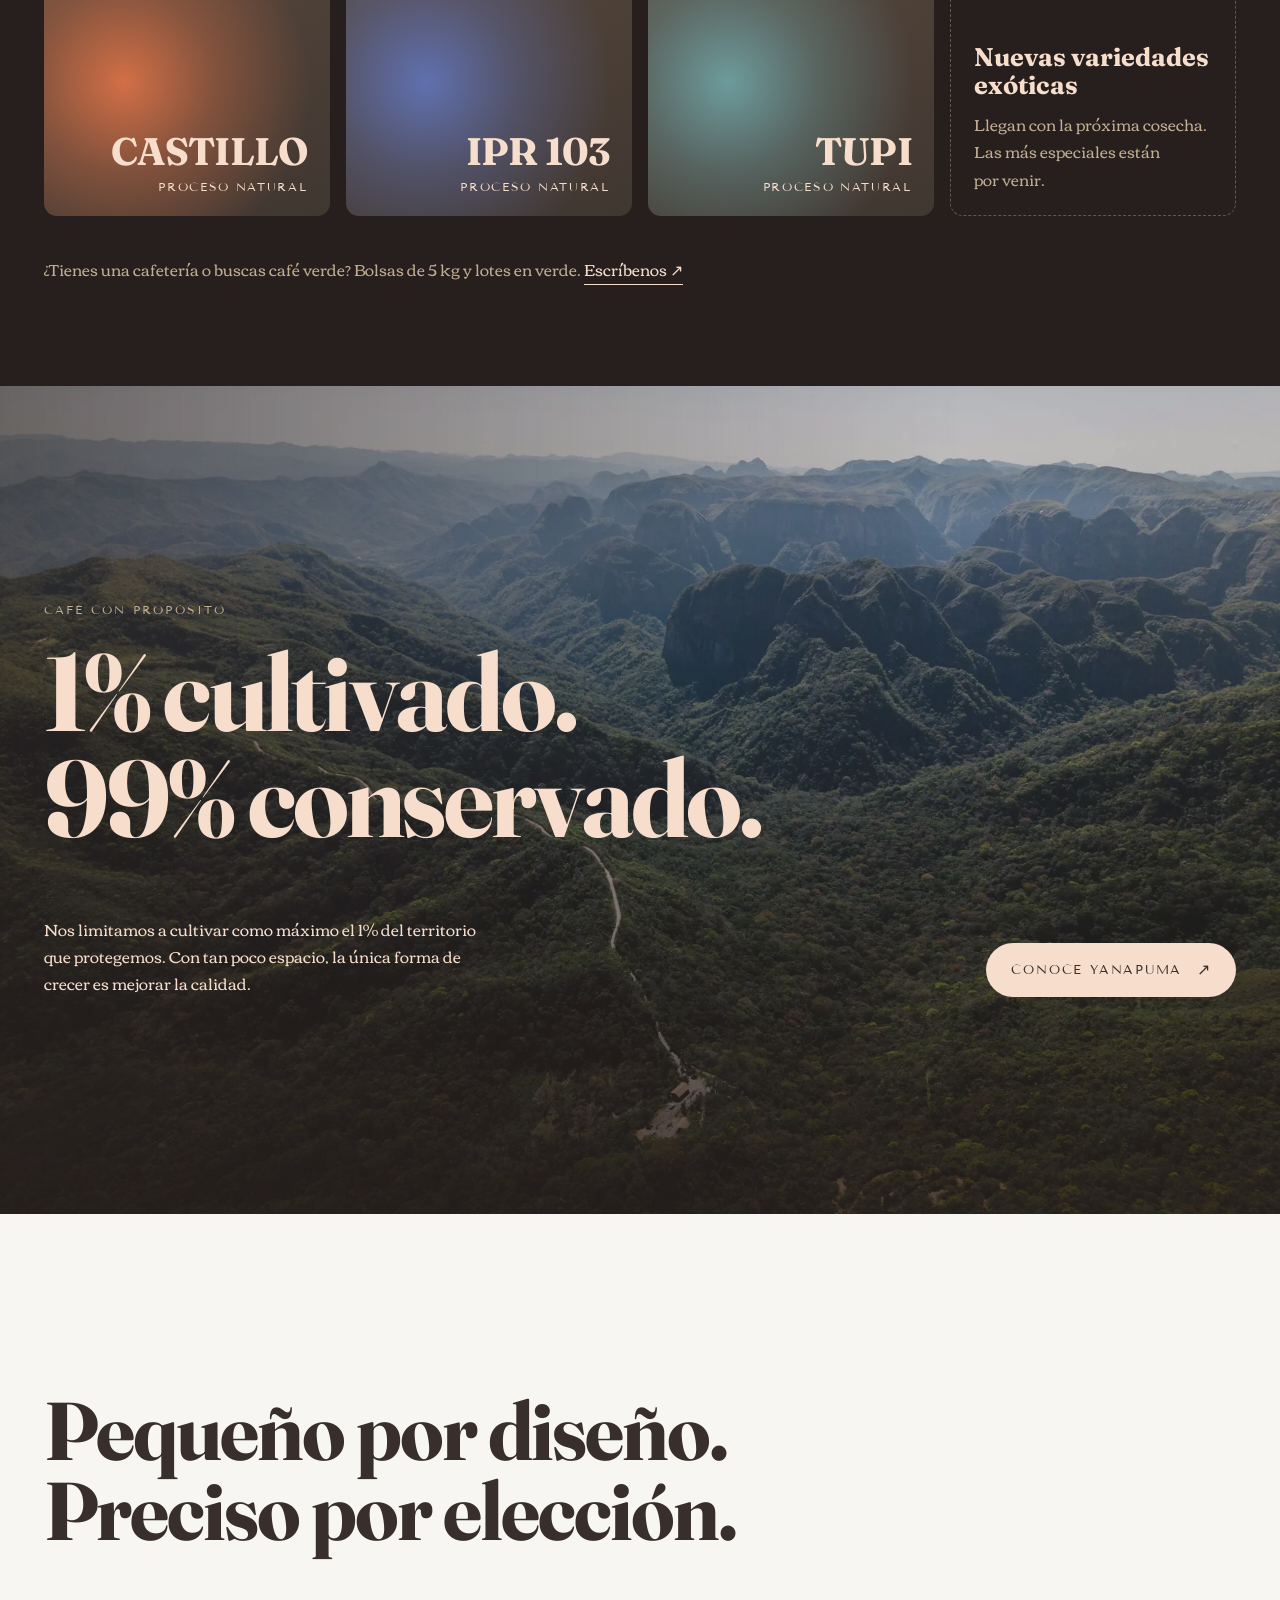
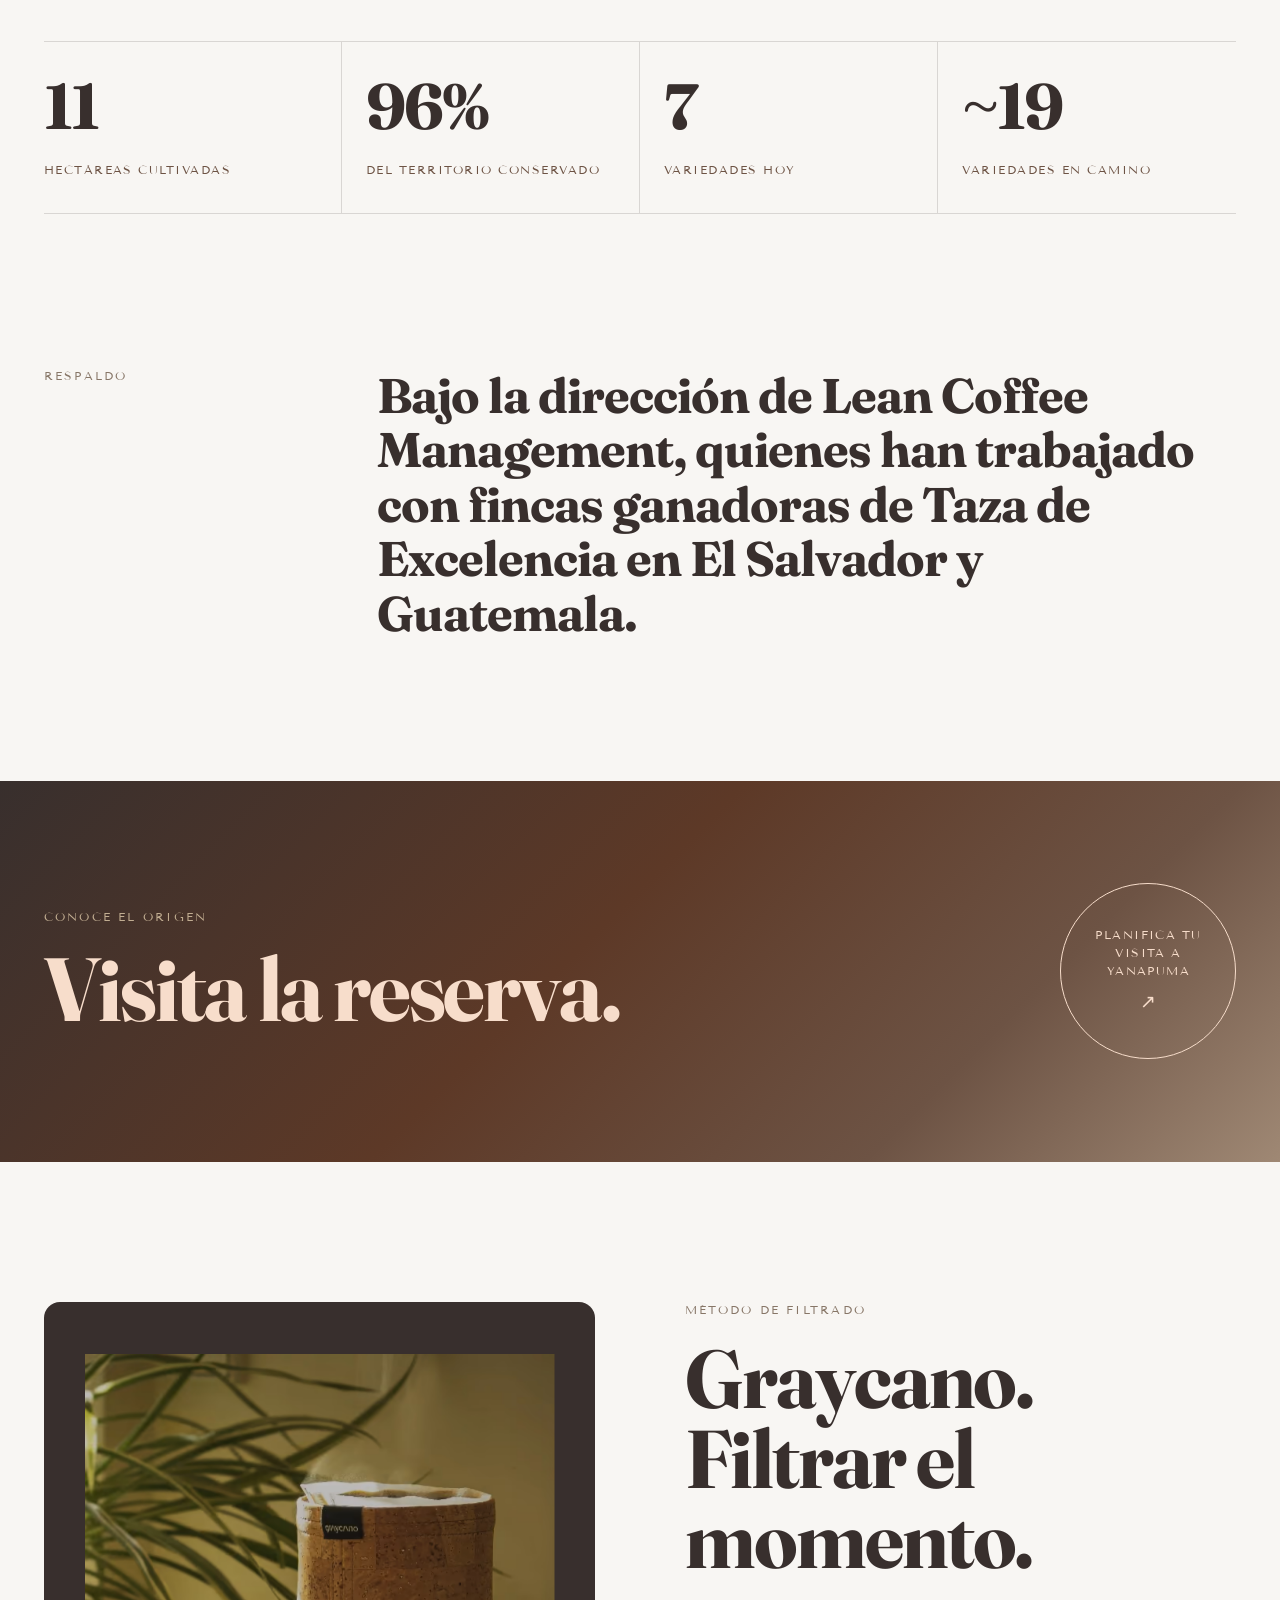
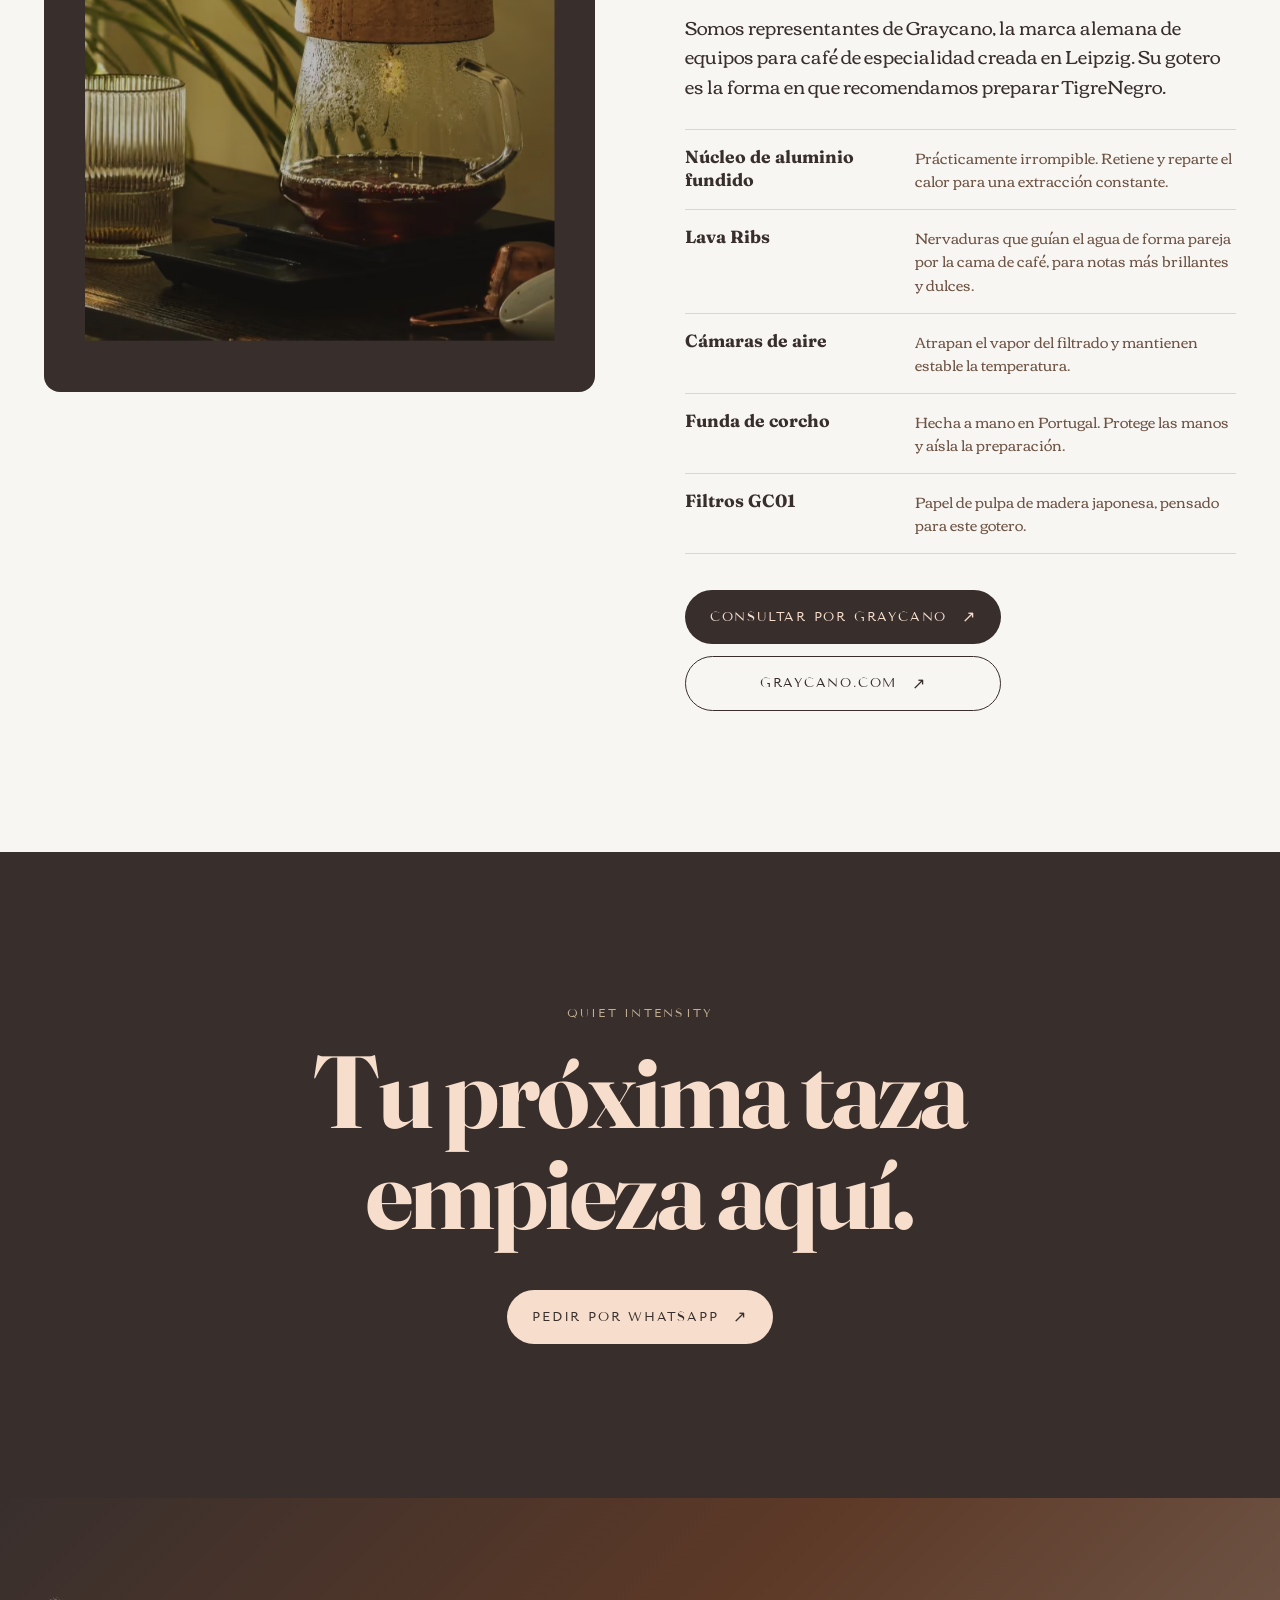
==== commit 8e585c02: "Add step-by-step process scrollytelling to Terroir y proceso Nine steps from germinador to filtrado;" ====
--- a/site/index.html
+++ b/site/index.html
@@ -140,34 +140,84 @@
       </section>
 
       <section class="terroir-section section-cream" id="terroir" aria-labelledby="terroir-title">
-        <div class="container terroir-grid">
-          <div class="terroir-heading">
-            <p class="eyebrow" data-reveal>Terroir y proceso</p>
-            <h2 id="terroir-title" class="display-heading" data-split>De la tierra a la taza.</h2>
-            <p class="lead" data-reveal>Cultivamos al borde del bosque, entre 1.200 y 1.750 msnm, donde la humedad del Amboró y la tierra negra hacen posible una calidad singular.</p>
-            <p data-reveal>Tenemos la infraestructura, la experiencia y el conocimiento para llevar el café hasta su consumo final.</p>
-          </div>
-          <div class="process-list" data-reveal>
-            <details open>
-              <summary><span>01</span>Cultivo bajo sombra</summary>
-              <p>Sistema agroforestal en antiguos chacos que hoy reforestamos. Sembramos aprovechando un camino existente, sin tocar el bosque.</p>
-            </details>
-            <details>
-              <summary><span>02</span>Cosecha manual</summary>
-              <p>Solo cerezas maduras, recolectadas a mano, lote por lote.</p>
-            </details>
-            <details>
-              <summary><span>03</span>Beneficio</summary>
-              <p>Beneficiadora con equipos Palini Alves de última generación, junto a un galpón artesanal con laboratorio.</p>
-            </details>
-            <details>
-              <summary><span>04</span>Secado</summary>
-              <p>Proceso natural en un secador tipo invernadero, a su propio ritmo.</p>
-            </details>
-            <details>
-              <summary><span>05</span>Catación y filtrado</summary>
-              <p>Cada lote se evalúa en nuestro laboratorio. Para prepararlo, recomendamos el método de filtrado <a class="inline-link" href="#graycano">Graycano</a>.</p>
-            </details>
+        <div class="container">
+          <div class="terroir-intro">
+            <div>
+              <p class="eyebrow" data-reveal>Terroir y proceso</p>
+              <h2 id="terroir-title" class="display-heading" data-split>De la tierra a la taza.</h2>
+            </div>
+            <div>
+              <p class="lead" data-reveal>Cultivamos al borde del bosque, entre 1.200 y 1.750 msnm, donde la humedad del Amboró y la tierra negra hacen posible una calidad singular.</p>
+              <p data-reveal>Sembramos bajo sombra, en antiguos chacos que hoy reforestamos, sin tocar el bosque. Y tenemos la infraestructura y el conocimiento para llevar el café hasta su consumo final.</p>
+            </div>
+          </div>
+
+          <!-- Scrollytelling: each step that scrolls into view draws its illustration (js/main.js) -->
+          <div class="process-scrolly" data-scrolly>
+            <div class="process-stage" aria-hidden="true">
+              <div class="process-frame">
+              <div class="process-figure" data-src="media/proceso/01-germinador.svg"></div>
+              <div class="process-figure" data-src="media/proceso/02-vivero.svg"></div>
+              <div class="process-figure" data-src="media/proceso/03-cafetal.svg"></div>
+              <div class="process-figure" data-src="media/proceso/04-beneficio-humedo.svg"></div>
+              <div class="process-figure" data-src="media/proceso/05-secado.svg"></div>
+              <div class="process-figure" data-src="media/proceso/06-trillado.svg"></div>
+              <div class="process-figure" data-src="media/proceso/07-tostado.svg"></div>
+              <div class="process-figure" data-src="media/proceso/08-molido.svg"></div>
+              <div class="process-figure" data-src="media/proceso/09-filtrado.svg"></div>
+              </div>
+              <div class="process-meta">
+                <span class="process-count"><b data-step-current>01</b> / 09</span>
+                <span class="process-bar"><i data-step-bar></i></span>
+              </div>
+            </div>
+            <ol class="process-steps">
+            <li class="process-step">
+              <span class="process-num">01</span>
+              <h3>Germinador</h3>
+              <p>Las semillas seleccionadas se siembran en almácigos o camas de arena hasta que brotan en pequeños tallos, llamados «fósforos».</p>
+            </li>
+            <li class="process-step">
+              <span class="process-num">02</span>
+              <h3>Vivero</h3>
+              <p>Las plántulas se trasplantan a bolsas individuales y crecen bajo sombra hasta tener la fuerza para ir al campo.</p>
+            </li>
+            <li class="process-step">
+              <span class="process-num">03</span>
+              <h3>Cafetal</h3>
+              <p>Los plantines más robustos se siembran en su lugar definitivo, donde el cafeto crece, florece y da cerezas maduras año tras año.</p>
+            </li>
+            <li class="process-step">
+              <span class="process-num">04</span>
+              <h3>Beneficio húmedo</h3>
+              <p>En la beneficiadora, con equipos Palini Alves, se despulpan las cerezas para retirar la cáscara y se remueve el mucílago, la capa pegajosa que envuelve el grano.</p>
+            </li>
+            <li class="process-step">
+              <span class="process-num">05</span>
+              <h3>Secado</h3>
+              <p>El café en pergamino se extiende al sol o en nuestro secador tipo invernadero hasta bajar su humedad a un nivel estable, cercano al 10–12 %.</p>
+            </li>
+            <li class="process-step">
+              <span class="process-num">06</span>
+              <h3>Trillado</h3>
+              <p>Se retira la cáscara de pergamino del grano seco para obtener el café verde, o «café oro», listo para la selección.</p>
+            </li>
+            <li class="process-step">
+              <span class="process-num">07</span>
+              <h3>Tostado</h3>
+              <p>El grano verde se somete a altas temperaturas que transforman su química y liberan su aroma, su cuerpo y su perfil de sabor.</p>
+            </li>
+            <li class="process-step">
+              <span class="process-num">08</span>
+              <h3>Molido</h3>
+              <p>El café tostado se muele al grosor exacto para cada método de preparación: fino, medio o grueso.</p>
+            </li>
+            <li class="process-step">
+              <span class="process-num">09</span>
+              <h3>Filtrado</h3>
+              <p>El agua caliente atraviesa el café molido y extrae sus aceites, aromas y sabores. Así nace la taza. <a class="inline-link" href="#graycano">Lo hacemos con Graycano ↘</a></p>
+            </li>
+            </ol>
           </div>
         </div>
       </section>
--- a/site/css/styles.css
+++ b/site/css/styles.css
@@ -163,19 +163,37 @@
 .feature-card h3 { margin: 0; font-weight: 700; font-size: clamp(2rem, 3.4vw, 3.6rem); line-height: 1; letter-spacing: -.02em; }
 .feature-card p { max-width: 22rem; margin: 1rem 0 0; color: var(--sand); font-size: .95rem; }
 
-/* Terroir + process accordion */
-.terroir-section { padding: clamp(6rem, 11vw, 10rem) 0; }
-.terroir-grid { display: grid; grid-template-columns: 1fr 1fr; gap: clamp(3rem, 7vw, 8rem); align-items: start; }
-.terroir-heading .lead { margin: 2rem 0 1rem; }
-.terroir-heading > p:last-child { color: var(--taupe); }
-.process-list { border-top: 1px solid var(--line); }
-.process-list details { border-bottom: 1px solid var(--line); }
-.process-list summary { display: flex; align-items: baseline; gap: 1.25rem; padding: 1.4rem 0; font: 700 clamp(1.4rem, 2.2vw, 1.9rem)/1.15 var(--display); letter-spacing: -.01em; list-style: none; cursor: pointer; }
-.process-list summary::-webkit-details-marker { display: none; }
-.process-list summary span { color: var(--tan); font: .78rem var(--label); letter-spacing: .14em; }
-.process-list summary::after { margin-left: auto; font: 400 1.4rem var(--body); content: "+"; transition: transform .35s var(--ease-out); }
-.process-list details[open] summary::after { transform: rotate(45deg); }
-.process-list details p { max-width: 32rem; margin: -.4rem 0 1.5rem 2.6rem; color: var(--taupe); }
+/* Terroir + process scrollytelling */
+.terroir-section { padding: clamp(6rem, 11vw, 10rem) 0 clamp(4rem, 8vw, 7rem); }
+.terroir-intro { display: grid; grid-template-columns: 1fr 1fr; gap: 2rem clamp(3rem, 7vw, 8rem); align-items: end; }
+.terroir-intro .lead { margin: 0 0 1rem; }
+.terroir-intro p:not(.lead):not(.eyebrow) { margin: 0; color: var(--taupe); }
+.process-scrolly { display: grid; grid-template-columns: minmax(0, 1.1fr) minmax(0, .9fr); gap: clamp(2rem, 6vw, 7rem); margin-top: clamp(3rem, 7vw, 6rem); }
+.process-stage { position: sticky; top: calc(var(--header-h) + 1rem); display: flex; flex-direction: column; gap: 1.25rem; height: calc(100svh - var(--header-h) - 2.5rem); max-height: 46rem; }
+.process-frame { position: relative; flex: 1; border-radius: 1rem; background: var(--offwhite); box-shadow: inset 0 0 0 1px var(--line); overflow: hidden; }
+.process-figure { position: absolute; inset: 9%; display: grid; place-items: center; color: var(--brown); opacity: 0; transition: opacity .5s ease; }
+.process-figure.is-current { opacity: 1; }
+.process-figure svg, .process-figure img { width: 100%; height: 100%; }
+/* Traced drawings: outlines draw first, then the solid lines fill in */
+.process-figure [data-style="traced"] path { stroke-width: 20; fill-opacity: 0; }
+.process-meta { display: flex; align-items: center; gap: 1.25rem; font: .78rem var(--label); letter-spacing: .16em; color: var(--tan); }
+.process-count b { color: var(--brown); font-weight: 400; }
+.process-bar { position: relative; flex: 1; height: 1px; background: var(--line); }
+.process-bar i { position: absolute; inset: 0 auto 0 0; width: 100%; background: var(--brown); transform: scaleX(0); transform-origin: left; }
+.process-steps { margin: 0; padding: 0; list-style: none; }
+.process-step { display: flex; flex-direction: column; justify-content: center; min-height: 72svh; max-width: 30rem; transition: opacity .5s ease; }
+.js .process-step { opacity: .28; }
+.process-step:first-child { min-height: 60svh; }
+.process-step:last-child { min-height: 80svh; }
+.js .process-step.is-active { opacity: 1; }
+.process-num { color: var(--tan); font: .78rem var(--label); letter-spacing: .16em; }
+.process-step h3 { margin: .75rem 0 1rem; font-weight: 700; font-size: clamp(2rem, 3.4vw, 3.4rem); line-height: 1; letter-spacing: -.02em; }
+.process-step p { margin: 0; color: var(--taupe); font-size: 1.05rem; }
+.process-step .inline-link { display: inline-block; margin-top: .75rem; color: var(--brown); }
+/* Without JavaScript the steps read as a plain list */
+html:not(.js) .process-stage { display: none; }
+html:not(.js) .process-scrolly { grid-template-columns: 1fr; }
+html:not(.js) .process-step { min-height: 0; padding: 1.5rem 0; }
 
 .inline-link { border-bottom: 1px solid currentColor; }
 
@@ -293,7 +311,11 @@
   .hero-content { padding-bottom: 6rem; }
   .hero-bottom { bottom: 1.5rem; font-size: .7rem; }
   .scroll-cue { display: none; }
-  .product-grid, .terroir-grid, .proof-grid, .graycano-grid { grid-template-columns: 1fr; gap: 2.5rem; }
+  .product-grid, .terroir-intro, .proof-grid, .graycano-grid { grid-template-columns: 1fr; gap: 2.5rem; }
+  .process-scrolly { grid-template-columns: 1fr; gap: 0; }
+  .process-stage { z-index: 2; top: var(--header-h); height: 46svh; max-height: none; padding: .75rem 0 1rem; background: #efe8de; }
+  .process-step, .process-step:first-child { min-height: 62svh; padding-top: 4rem; justify-content: flex-start; }
+  .process-step:last-child { min-height: 50svh; }
   .graycano-features li { grid-template-columns: 1fr; gap: .25rem; }
   .graycano-visual { position: static; aspect-ratio: 1200 / 746; }
   .different-intro, .varieties-intro { grid-template-columns: 1fr; gap: 1.5rem; }
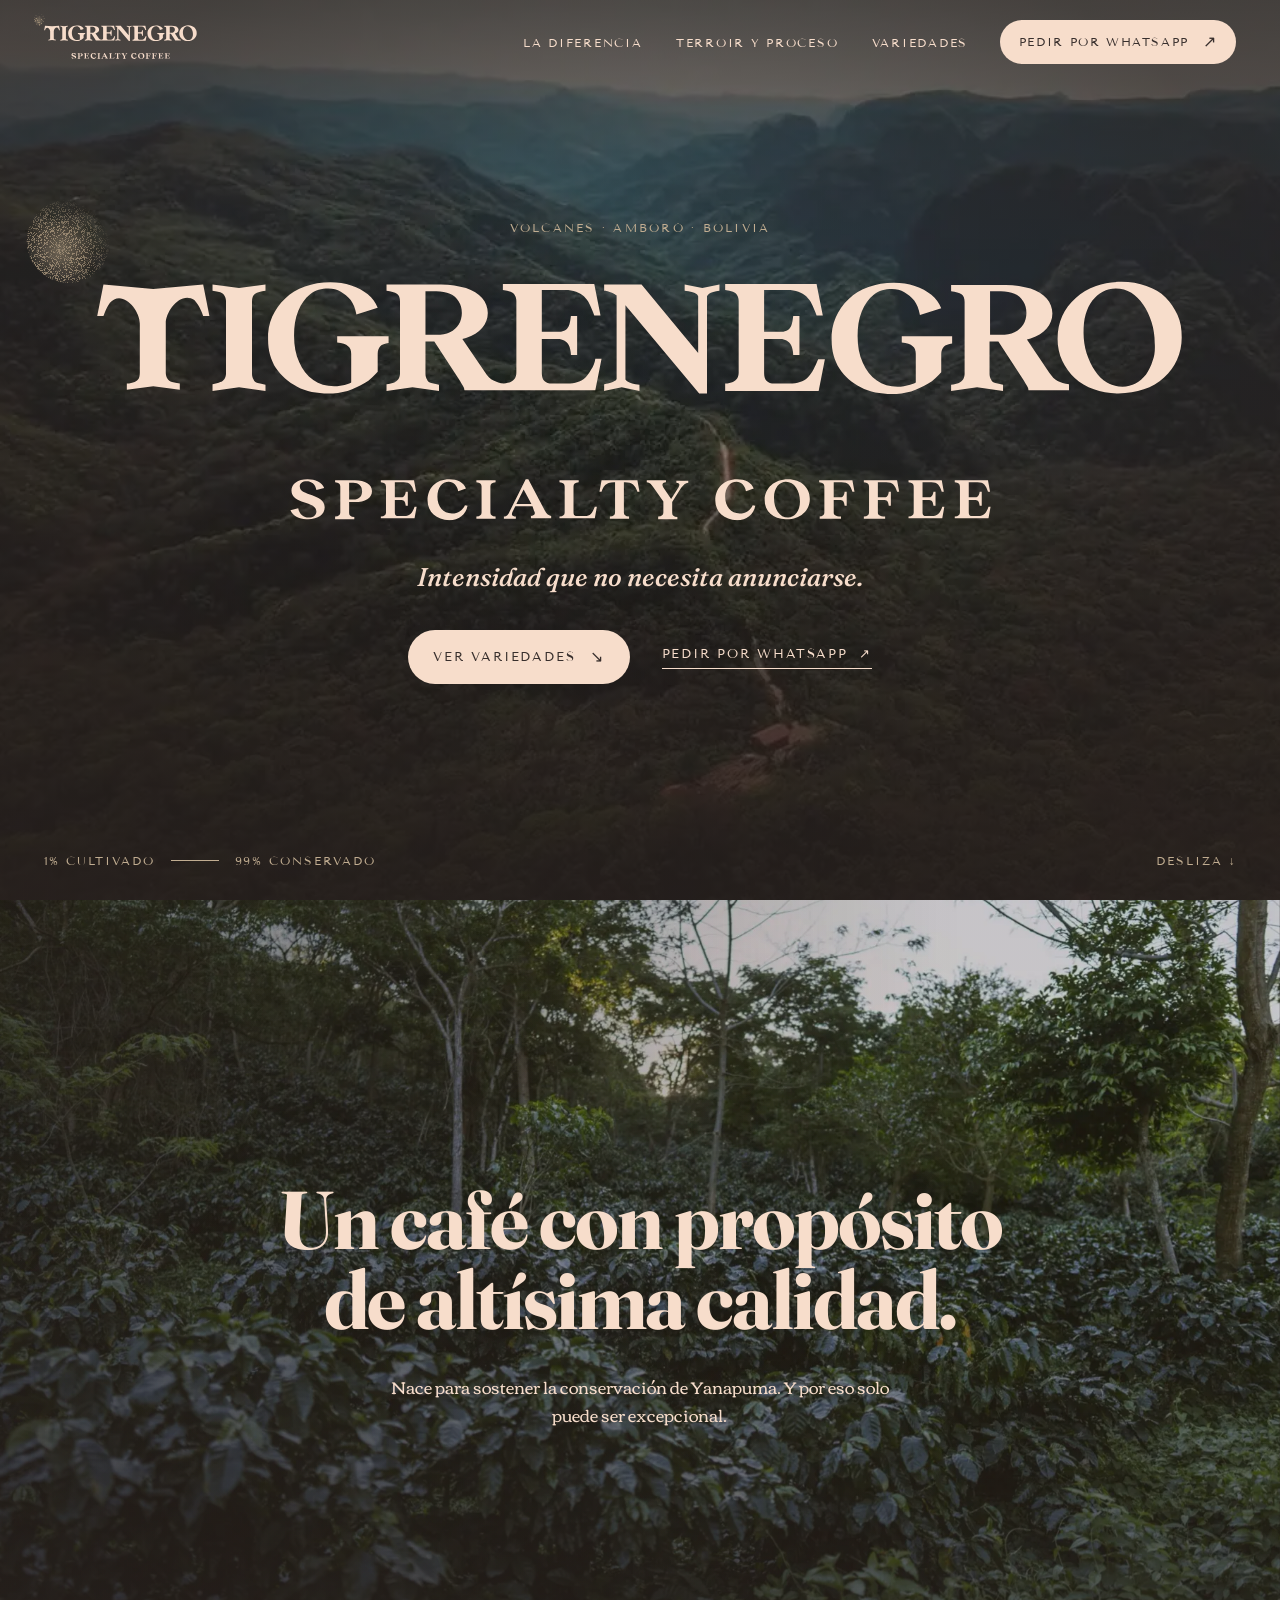
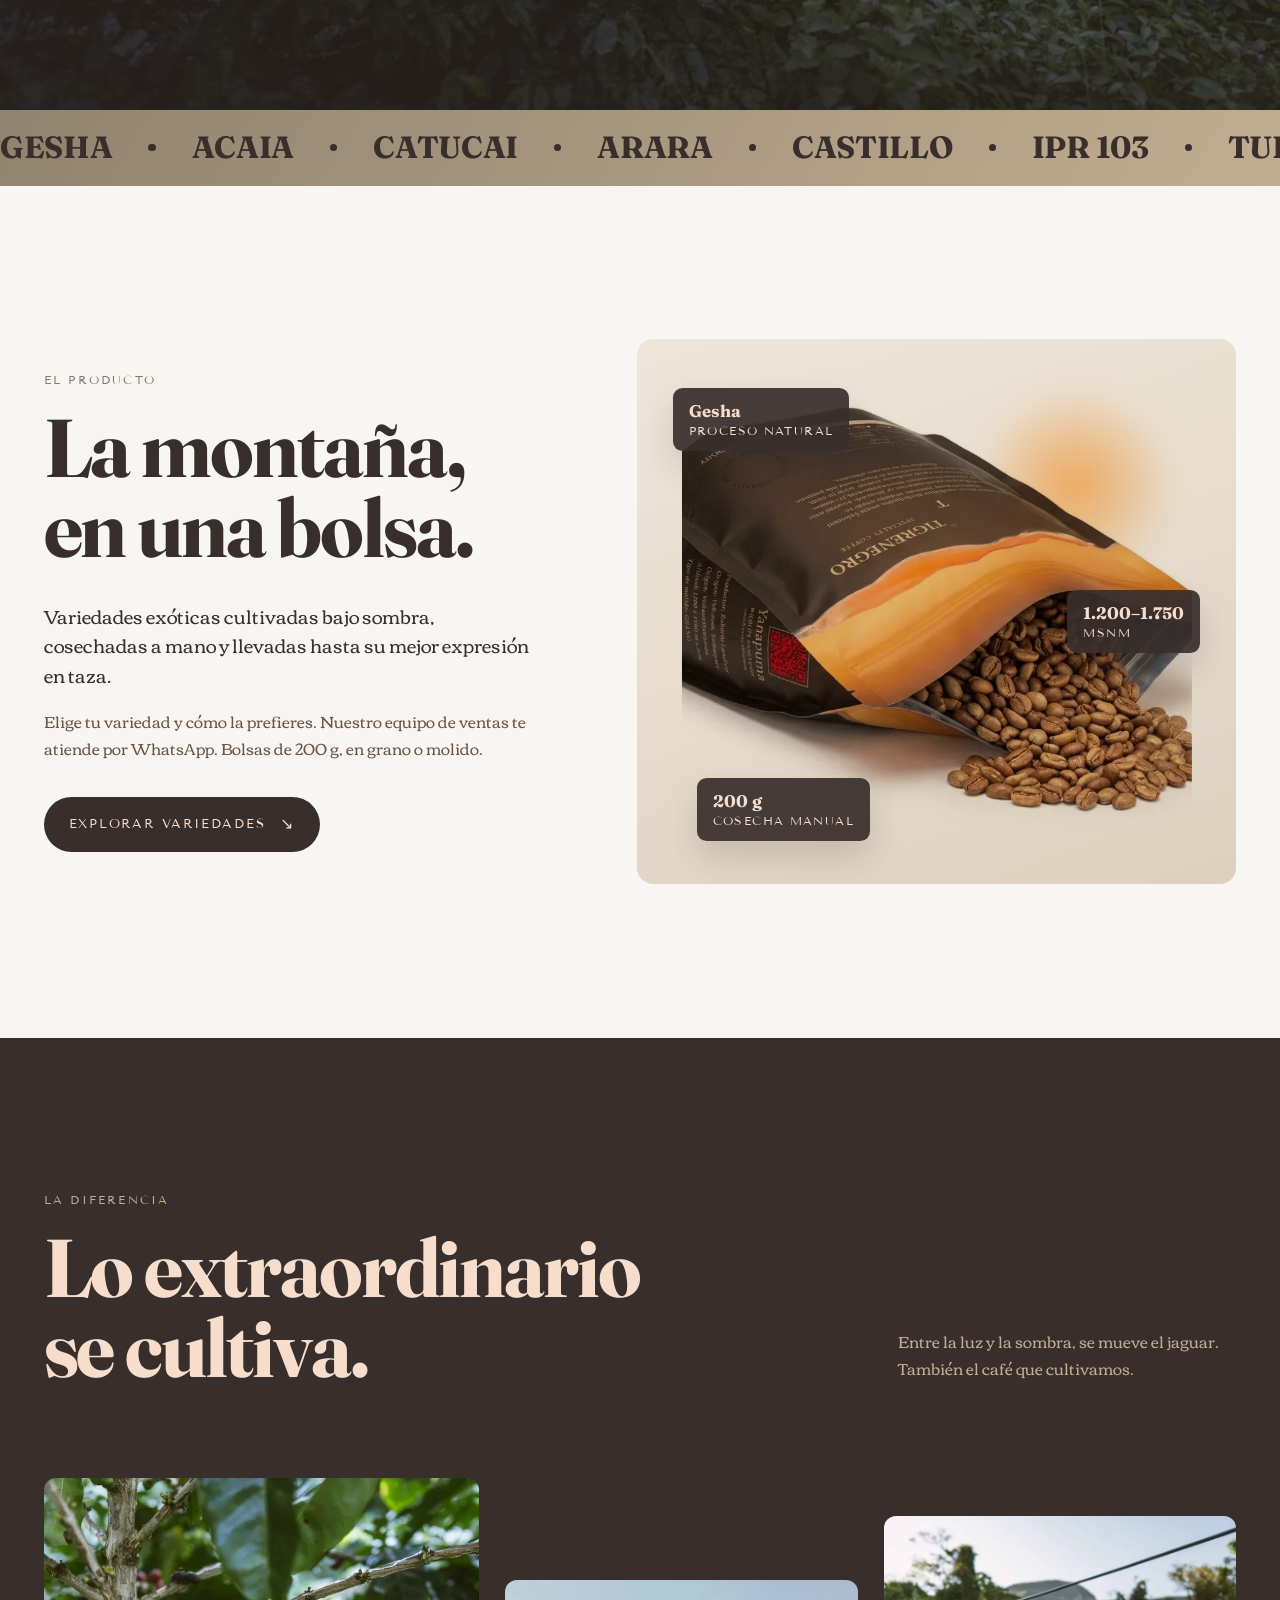
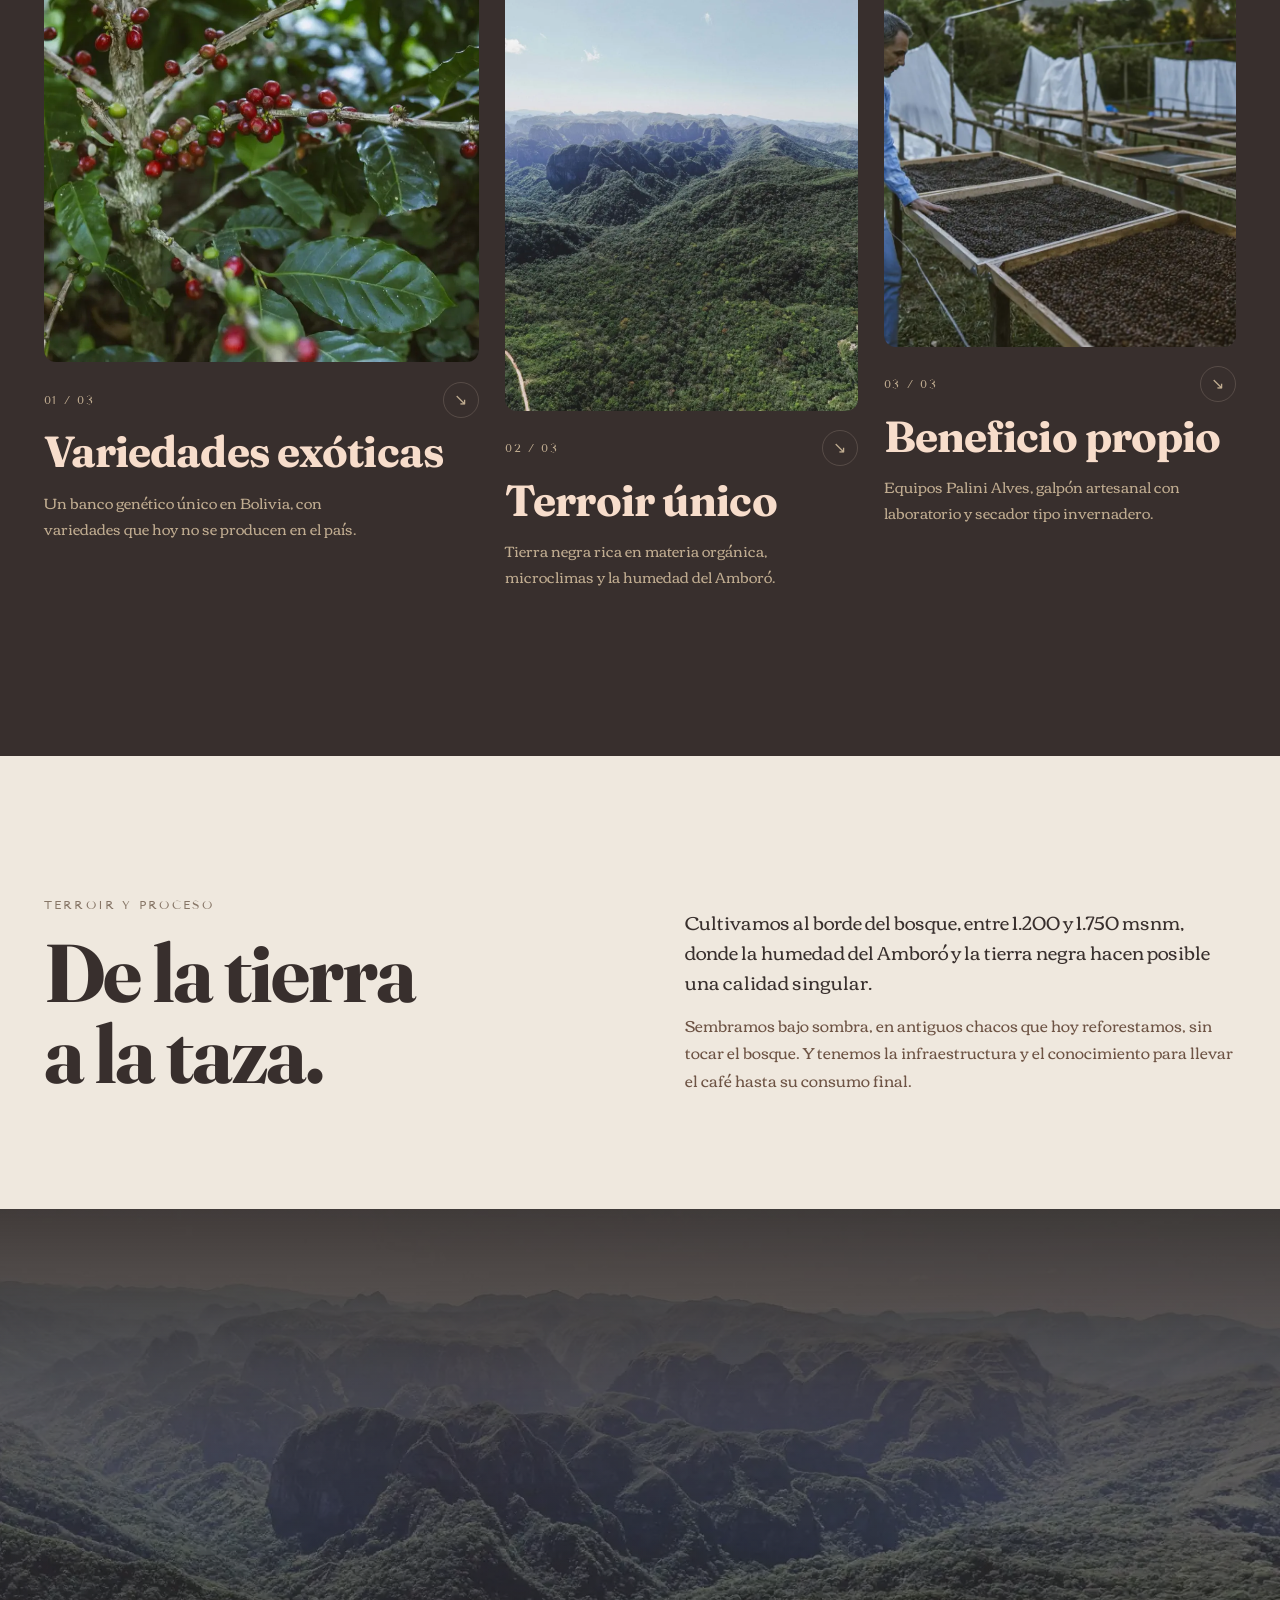
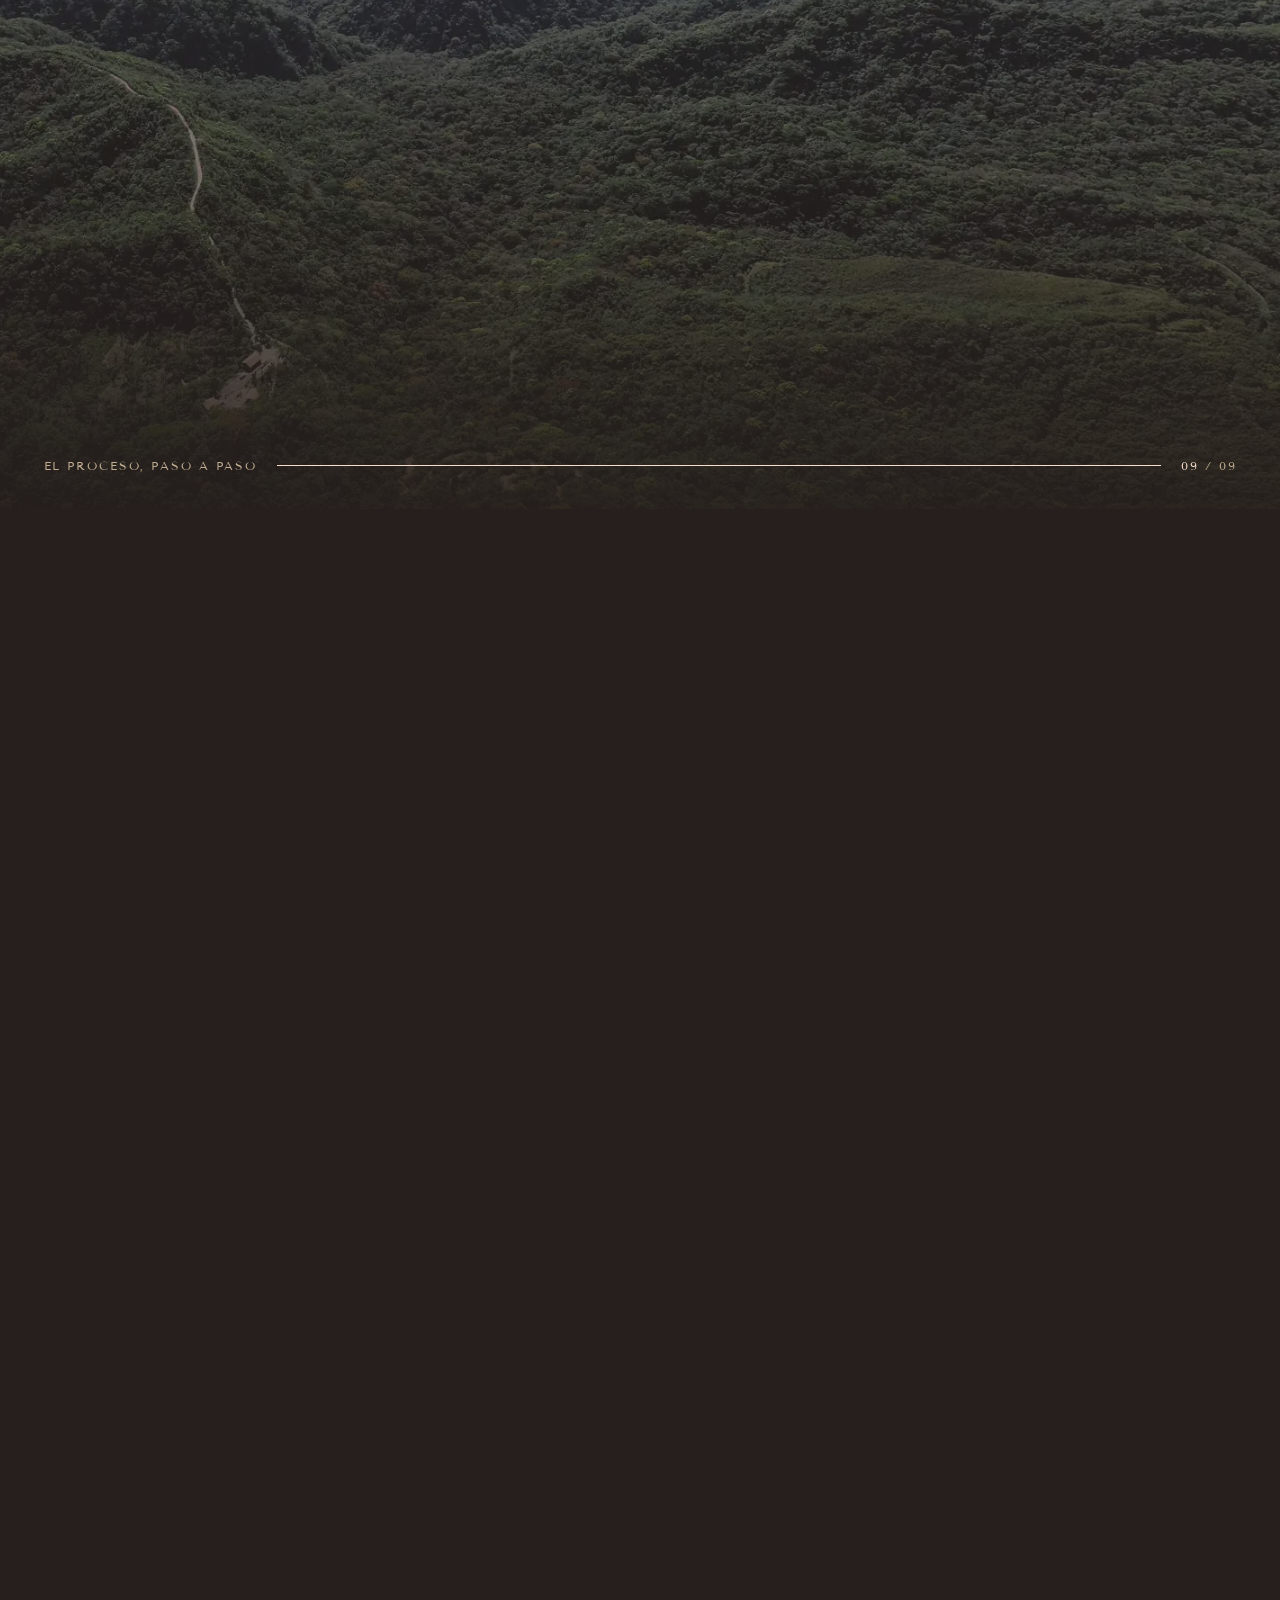
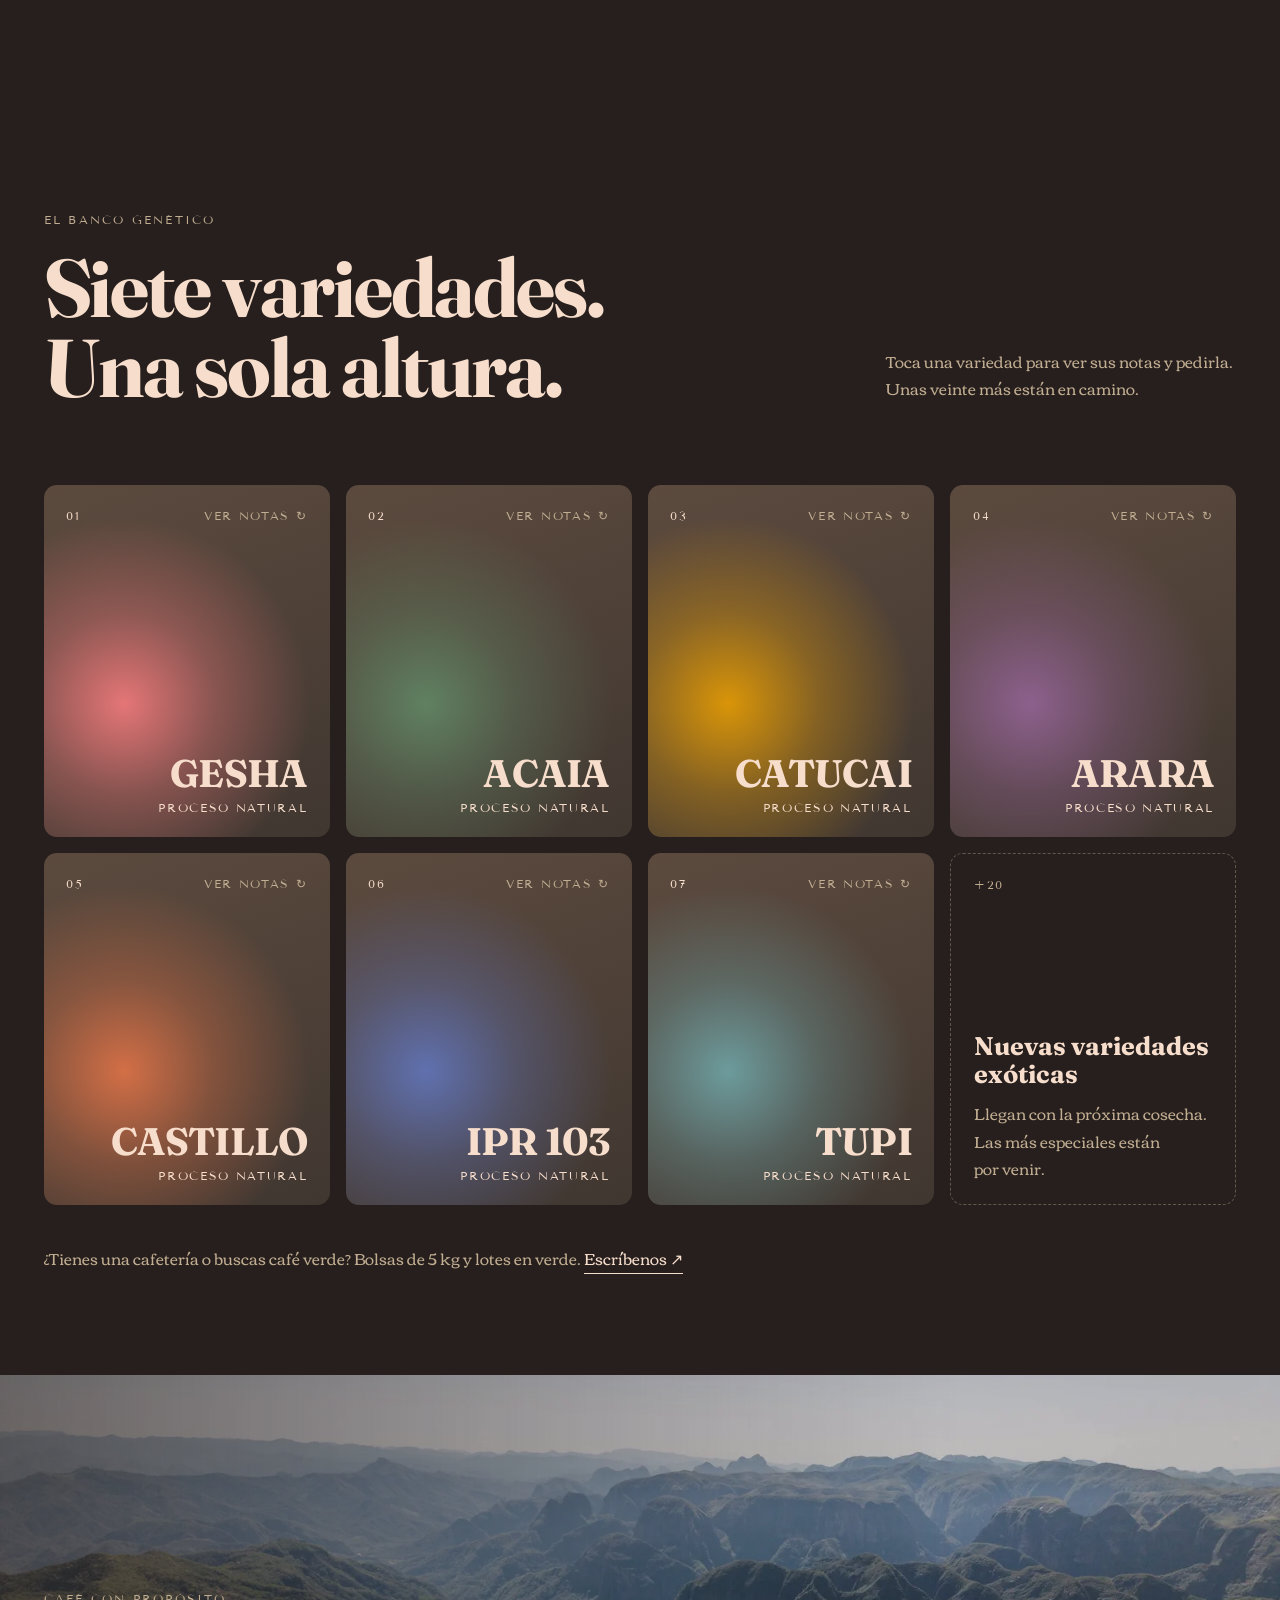
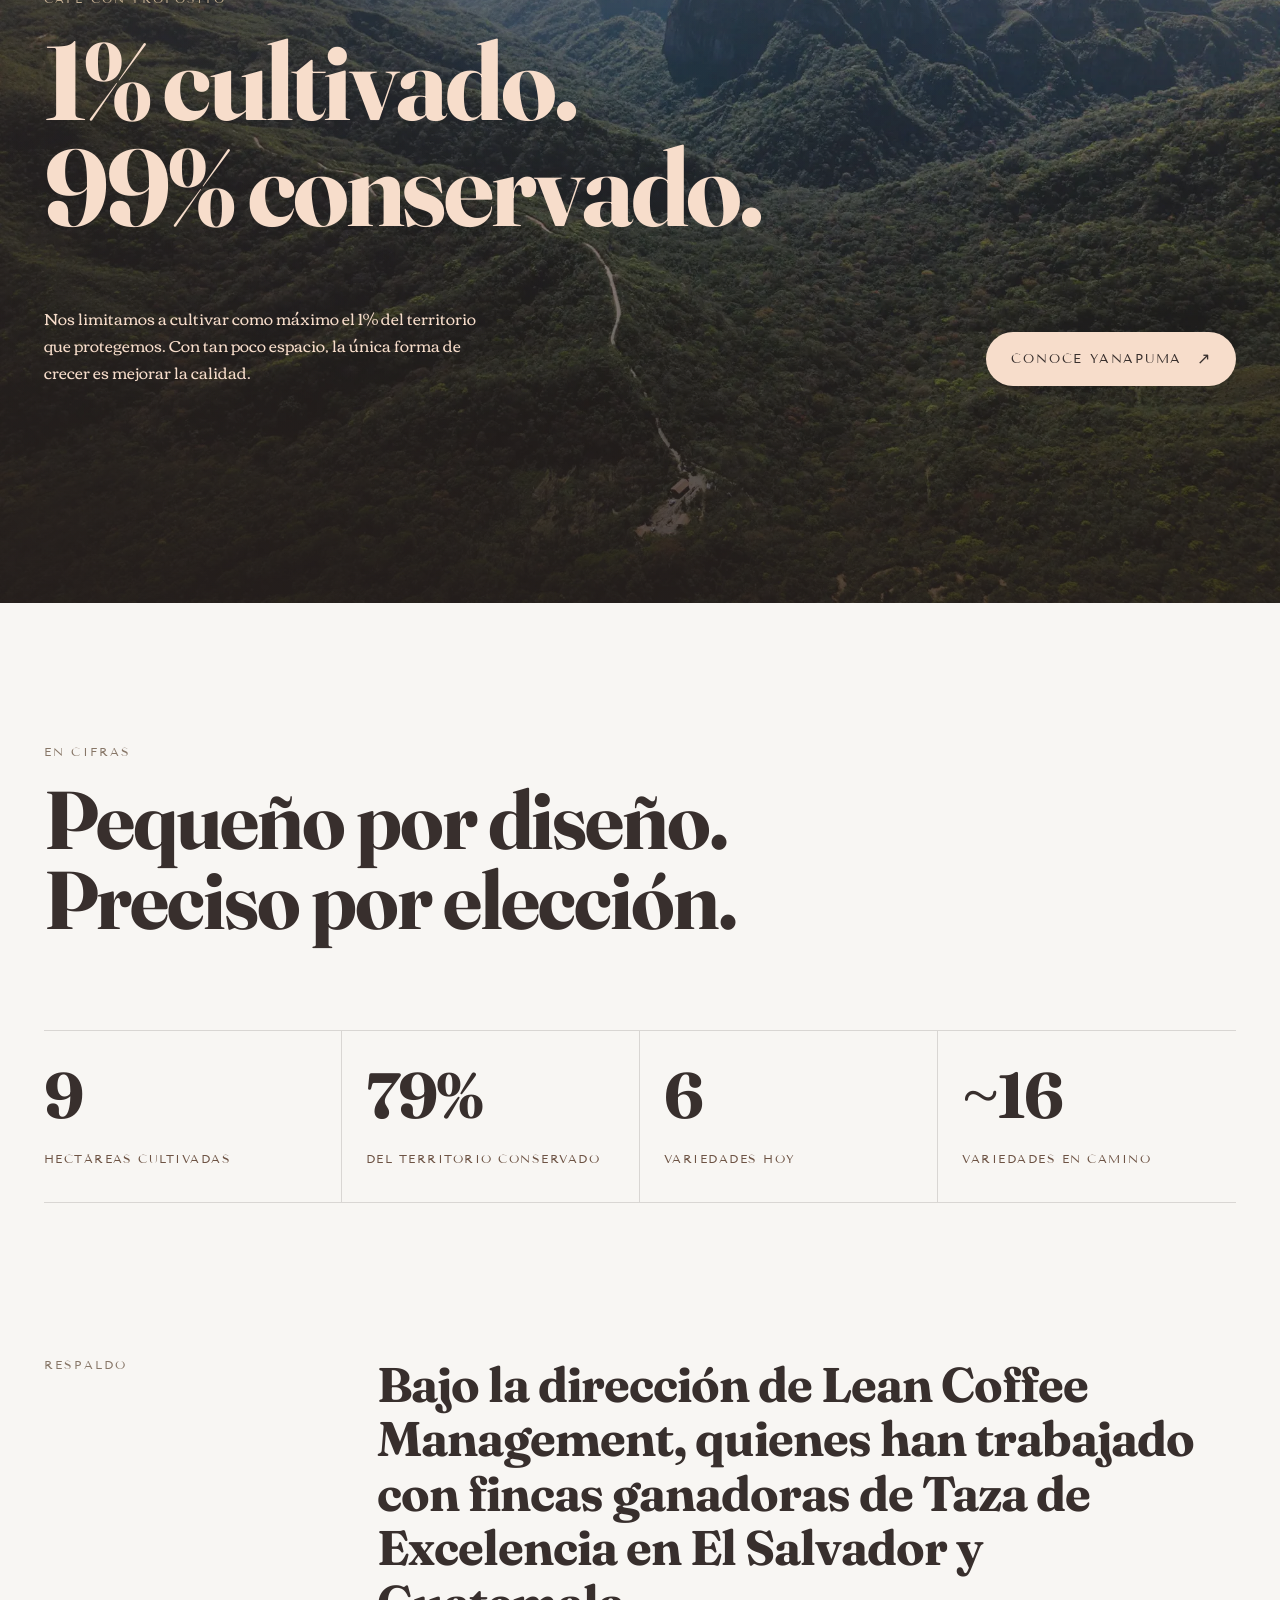
==== commit efbb1e1a: "Turn the process steps into a horizontal scrolling timeline Following the timeline on apocalypsecoff" ====
--- a/site/index.html
+++ b/site/index.html
@@ -151,73 +151,84 @@
               <p data-reveal>Sembramos bajo sombra, en antiguos chacos que hoy reforestamos, sin tocar el bosque. Y tenemos la infraestructura y el conocimiento para llevar el café hasta su consumo final.</p>
             </div>
           </div>
-
-          <!-- Scrollytelling: each step that scrolls into view draws its illustration (js/main.js) -->
-          <div class="process-scrolly" data-scrolly>
-            <div class="process-stage" aria-hidden="true">
-              <div class="process-frame">
-              <div class="process-figure" data-src="media/proceso/01-germinador.svg"></div>
-              <div class="process-figure" data-src="media/proceso/02-vivero.svg"></div>
-              <div class="process-figure" data-src="media/proceso/03-cafetal.svg"></div>
-              <div class="process-figure" data-src="media/proceso/04-beneficio-humedo.svg"></div>
-              <div class="process-figure" data-src="media/proceso/05-secado.svg"></div>
-              <div class="process-figure" data-src="media/proceso/06-trillado.svg"></div>
-              <div class="process-figure" data-src="media/proceso/07-tostado.svg"></div>
-              <div class="process-figure" data-src="media/proceso/08-molido.svg"></div>
-              <div class="process-figure" data-src="media/proceso/09-filtrado.svg"></div>
-              </div>
-              <div class="process-meta">
-                <span class="process-count"><b data-step-current>01</b> / 09</span>
-                <span class="process-bar"><i data-step-bar></i></span>
-              </div>
-            </div>
-            <ol class="process-steps">
-            <li class="process-step">
-              <span class="process-num">01</span>
-              <h3>Germinador</h3>
-              <p>Las semillas seleccionadas se siembran en almácigos o camas de arena hasta que brotan en pequeños tallos, llamados «fósforos».</p>
-            </li>
-            <li class="process-step">
-              <span class="process-num">02</span>
-              <h3>Vivero</h3>
-              <p>Las plántulas se trasplantan a bolsas individuales y crecen bajo sombra hasta tener la fuerza para ir al campo.</p>
-            </li>
-            <li class="process-step">
-              <span class="process-num">03</span>
-              <h3>Cafetal</h3>
-              <p>Los plantines más robustos se siembran en su lugar definitivo, donde el cafeto crece, florece y da cerezas maduras año tras año.</p>
-            </li>
-            <li class="process-step">
-              <span class="process-num">04</span>
-              <h3>Beneficio húmedo</h3>
-              <p>En la beneficiadora, con equipos Palini Alves, se despulpan las cerezas para retirar la cáscara y se remueve el mucílago, la capa pegajosa que envuelve el grano.</p>
-            </li>
-            <li class="process-step">
-              <span class="process-num">05</span>
-              <h3>Secado</h3>
-              <p>El café en pergamino se extiende al sol o en nuestro secador tipo invernadero hasta bajar su humedad a un nivel estable, cercano al 10–12 %.</p>
-            </li>
-            <li class="process-step">
-              <span class="process-num">06</span>
-              <h3>Trillado</h3>
-              <p>Se retira la cáscara de pergamino del grano seco para obtener el café verde, o «café oro», listo para la selección.</p>
-            </li>
-            <li class="process-step">
-              <span class="process-num">07</span>
-              <h3>Tostado</h3>
-              <p>El grano verde se somete a altas temperaturas que transforman su química y liberan su aroma, su cuerpo y su perfil de sabor.</p>
-            </li>
-            <li class="process-step">
-              <span class="process-num">08</span>
-              <h3>Molido</h3>
-              <p>El café tostado se muele al grosor exacto para cada método de preparación: fino, medio o grueso.</p>
-            </li>
-            <li class="process-step">
-              <span class="process-num">09</span>
-              <h3>Filtrado</h3>
-              <p>El agua caliente atraviesa el café molido y extrae sus aceites, aromas y sabores. Así nace la taza. <a class="inline-link" href="#graycano">Lo hacemos con Graycano ↘</a></p>
-            </li>
+        </div>
+
+        <!-- Horizontal timeline: the stage pins while vertical scroll slides the cards sideways,
+             each drawing draws itself as its card comes in (js/main.js) -->
+        <div class="process-timeline" data-timeline>
+          <div class="process-pin" data-timeline-pin>
+            <div class="process-bg" data-timeline-bg data-src="media/img/proceso-panorama.webp" data-ratio="2.4" aria-hidden="true"></div>
+            <div class="process-veil" aria-hidden="true"></div>
+            <ol class="process-track" data-timeline-track>
+              <li class="process-card">
+                <div class="process-figure" data-src="media/proceso/01-germinador.svg" aria-hidden="true"></div>
+                <span class="process-num">Paso 01</span>
+                <h3>Germinador</h3>
+                <p>Las semillas seleccionadas se siembran en almácigos o camas de arena hasta que brotan en pequeños tallos, llamados «fósforos».</p>
+                <span class="process-phase">Cultivo</span>
+              </li>
+              <li class="process-card">
+                <div class="process-figure" data-src="media/proceso/02-vivero.svg" aria-hidden="true"></div>
+                <span class="process-num">Paso 02</span>
+                <h3>Vivero</h3>
+                <p>Las plántulas se trasplantan a bolsas individuales y crecen bajo sombra hasta tener la fuerza para ir al campo.</p>
+                <span class="process-phase">Cultivo</span>
+              </li>
+              <li class="process-card">
+                <div class="process-figure" data-src="media/proceso/03-cafetal.svg" aria-hidden="true"></div>
+                <span class="process-num">Paso 03</span>
+                <h3>Cafetal</h3>
+                <p>Los plantines más robustos se siembran en su lugar definitivo, donde el cafeto crece, florece y da cerezas maduras año tras año.</p>
+                <span class="process-phase">Cultivo</span>
+              </li>
+              <li class="process-card">
+                <div class="process-figure" data-src="media/proceso/04-beneficio-humedo.svg" aria-hidden="true"></div>
+                <span class="process-num">Paso 04</span>
+                <h3>Beneficio húmedo</h3>
+                <p>En la beneficiadora, con equipos Palini Alves, se despulpan las cerezas para retirar la cáscara y se remueve el mucílago, la capa pegajosa que envuelve el grano.</p>
+                <span class="process-phase">Beneficio</span>
+              </li>
+              <li class="process-card">
+                <div class="process-figure" data-src="media/proceso/05-secado.svg" aria-hidden="true"></div>
+                <span class="process-num">Paso 05</span>
+                <h3>Secado</h3>
+                <p>El café en pergamino se extiende al sol o en nuestro secador tipo invernadero hasta bajar su humedad a un nivel estable, cercano al <span class="nowrap">10–12 %</span>.</p>
+                <span class="process-phase">Beneficio</span>
+              </li>
+              <li class="process-card">
+                <div class="process-figure" data-src="media/proceso/06-trillado.svg" aria-hidden="true"></div>
+                <span class="process-num">Paso 06</span>
+                <h3>Trillado</h3>
+                <p>Se retira la cáscara de pergamino del grano seco para obtener el café verde, o «café oro», listo para la selección.</p>
+                <span class="process-phase">Beneficio</span>
+              </li>
+              <li class="process-card">
+                <div class="process-figure" data-src="media/proceso/07-tostado.svg" aria-hidden="true"></div>
+                <span class="process-num">Paso 07</span>
+                <h3>Tostado</h3>
+                <p>El grano verde se somete a altas temperaturas que transforman su química y liberan su aroma, su cuerpo y su perfil de sabor.</p>
+                <span class="process-phase">La taza</span>
+              </li>
+              <li class="process-card">
+                <div class="process-figure" data-src="media/proceso/08-molido.svg" aria-hidden="true"></div>
+                <span class="process-num">Paso 08</span>
+                <h3>Molido</h3>
+                <p>El café tostado se muele al grosor exacto para cada método de preparación: fino, medio o grueso.</p>
+                <span class="process-phase">La taza</span>
+              </li>
+              <li class="process-card">
+                <div class="process-figure" data-src="media/proceso/09-filtrado.svg" aria-hidden="true"></div>
+                <span class="process-num">Paso 09</span>
+                <h3>Filtrado</h3>
+                <p>El agua caliente atraviesa el café molido y extrae sus aceites, aromas y sabores. Así nace la taza. <a class="inline-link" href="#graycano">Lo hacemos con Graycano ↘</a></p>
+                <span class="process-phase">La taza</span>
+              </li>
             </ol>
+            <div class="process-head" aria-hidden="true">
+              <span class="process-label">El proceso, paso a paso</span>
+              <span class="process-bar"><i data-step-bar></i></span>
+              <span class="process-count"><b data-step-current>01</b> / 09</span>
+            </div>
           </div>
         </div>
       </section>
--- a/site/css/styles.css
+++ b/site/css/styles.css
@@ -163,39 +163,48 @@
 .feature-card h3 { margin: 0; font-weight: 700; font-size: clamp(2rem, 3.4vw, 3.6rem); line-height: 1; letter-spacing: -.02em; }
 .feature-card p { max-width: 22rem; margin: 1rem 0 0; color: var(--sand); font-size: .95rem; }
 
-/* Terroir + process scrollytelling */
-.terroir-section { padding: clamp(6rem, 11vw, 10rem) 0 clamp(4rem, 8vw, 7rem); }
-.terroir-intro { display: grid; grid-template-columns: 1fr 1fr; gap: 2rem clamp(3rem, 7vw, 8rem); align-items: end; }
+/* Terroir intro */
+.terroir-section { padding: clamp(6rem, 11vw, 10rem) 0 0; }
+.terroir-intro { display: grid; grid-template-columns: 1fr 1fr; gap: 2rem clamp(3rem, 7vw, 8rem); align-items: end; padding-bottom: clamp(4.5rem, 9vw, 8rem); }
 .terroir-intro .lead { margin: 0 0 1rem; }
 .terroir-intro p:not(.lead):not(.eyebrow) { margin: 0; color: var(--taupe); }
-.process-scrolly { display: grid; grid-template-columns: minmax(0, 1.1fr) minmax(0, .9fr); gap: clamp(2rem, 6vw, 7rem); margin-top: clamp(3rem, 7vw, 6rem); }
-.process-stage { position: sticky; top: calc(var(--header-h) + 1rem); display: flex; flex-direction: column; gap: 1.25rem; height: calc(100svh - var(--header-h) - 2.5rem); max-height: 46rem; }
-.process-frame { position: relative; flex: 1; border-radius: 1rem; background: var(--offwhite); box-shadow: inset 0 0 0 1px var(--line); overflow: hidden; }
-.process-figure { position: absolute; inset: 9%; display: grid; place-items: center; color: var(--brown); opacity: 0; transition: opacity .5s ease; }
-.process-figure.is-current { opacity: 1; }
+
+/* Process timeline. Without .is-pinned (no JS, reduced motion) the cards are a row you swipe
+   sideways; with it the stage pins and vertical scroll slides the track (js/main.js) */
+.process-timeline { position: relative; background: var(--brown-deep); }
+.process-pin { position: relative; overflow: hidden; overflow: clip; padding: clamp(3.5rem, 7vw, 6rem) 0; color: var(--cream); }
+.process-bg { position: absolute; top: 0; left: 0; width: 100%; height: 100%; background: var(--brown-deep) left center / cover no-repeat; will-change: transform; }
+.process-veil { position: absolute; inset: 0; background: linear-gradient(180deg, rgba(38,31,29,.86), rgba(38,31,29,.5) 36%, rgba(38,31,29,.58) 64%, rgba(38,31,29,.92)); }
+.process-track { position: relative; z-index: 1; display: flex; gap: clamp(1.25rem, 3.6vw, 4rem); margin: 0; padding: 0 var(--pad) 1rem; list-style: none; overflow-x: auto; scroll-snap-type: x mandatory; scroll-padding-inline: var(--pad); scrollbar-width: none; }
+.process-track::-webkit-scrollbar { display: none; }
+.process-card { display: flex; flex-direction: column; flex: 0 0 clamp(18rem, 27vw, 26rem); padding: clamp(1.4rem, 2.2vw, 2.25rem); border-radius: 1rem; color: var(--brown); background: var(--offwhite); box-shadow: 0 1.75rem 3.5rem rgba(20, 15, 13, .32); scroll-snap-align: start; }
+.process-figure { display: grid; place-items: center; height: clamp(7rem, 26svh, 15rem); margin-bottom: 1.4rem; padding-bottom: 1.4rem; border-bottom: 1px solid var(--line); color: var(--brown); }
 .process-figure svg, .process-figure img { width: 100%; height: 100%; }
 /* Traced drawings: outlines draw first, then the solid lines fill in */
 .process-figure [data-style="traced"] path { stroke-width: 20; fill-opacity: 0; }
-.process-meta { display: flex; align-items: center; gap: 1.25rem; font: .78rem var(--label); letter-spacing: .16em; color: var(--tan); }
-.process-count b { color: var(--brown); font-weight: 400; }
-.process-bar { position: relative; flex: 1; height: 1px; background: var(--line); }
-.process-bar i { position: absolute; inset: 0 auto 0 0; width: 100%; background: var(--brown); transform: scaleX(0); transform-origin: left; }
-.process-steps { margin: 0; padding: 0; list-style: none; }
-.process-step { display: flex; flex-direction: column; justify-content: center; min-height: 72svh; max-width: 30rem; transition: opacity .5s ease; }
-.js .process-step { opacity: .28; }
-.process-step:first-child { min-height: 60svh; }
-.process-step:last-child { min-height: 80svh; }
-.js .process-step.is-active { opacity: 1; }
-.process-num { color: var(--tan); font: .78rem var(--label); letter-spacing: .16em; }
-.process-step h3 { margin: .75rem 0 1rem; font-weight: 700; font-size: clamp(2rem, 3.4vw, 3.4rem); line-height: 1; letter-spacing: -.02em; }
-.process-step p { margin: 0; color: var(--taupe); font-size: 1.05rem; }
-.process-step .inline-link { display: inline-block; margin-top: .75rem; color: var(--brown); }
-/* Without JavaScript the steps read as a plain list */
-html:not(.js) .process-stage { display: none; }
-html:not(.js) .process-scrolly { grid-template-columns: 1fr; }
-html:not(.js) .process-step { min-height: 0; padding: 1.5rem 0; }
+.process-num, .process-phase { font: .74rem/1.3 var(--label); letter-spacing: .18em; text-transform: uppercase; }
+.process-num { color: var(--russet); }
+.process-card h3 { margin: .6rem 0 .8rem; font-weight: 700; font-size: clamp(1.7rem, 2.3vw, 2.4rem); line-height: 1.02; letter-spacing: -.02em; }
+.process-card p { margin: 0; color: var(--taupe); font-size: .95rem; line-height: 1.6; }
+.process-card .inline-link { display: inline-block; margin-top: .5rem; color: var(--brown); }
+.process-phase { margin-top: auto; padding-top: 1.4rem; color: var(--tan); }
+.process-head { position: relative; z-index: 1; display: flex; align-items: center; gap: 1.25rem; padding: 0 var(--pad); color: var(--sand); font: .74rem var(--label); letter-spacing: .16em; text-transform: uppercase; }
+.process-count b { color: var(--cream); font-weight: 400; }
+.process-bar { position: relative; flex: 1; height: 1px; background: var(--line-dark); }
+.process-bar i { position: absolute; inset: 0 auto 0 0; width: 100%; background: var(--cream); transform: scaleX(0); transform-origin: left; }
+.process-timeline:not(.is-pinned) .process-bar, .process-timeline:not(.is-pinned) .process-count { display: none; }
+.process-timeline:not(.is-pinned) .process-head { margin-top: 1.5rem; }
+html:not(.js) .process-figure { display: none; }
+
+/* Pinned: the section is as tall as the sideways travel (set in js/main.js), the stage sticks
+   for that distance and the track moves by transform; the panorama pans more slowly behind */
+.process-timeline.is-pinned { height: 400vh; }
+.is-pinned .process-pin { position: sticky; top: 0; display: flex; flex-direction: column; height: 100svh; padding: calc(var(--header-h) + 1rem) 0 clamp(1.25rem, 4svh, 2.5rem); }
+.is-pinned .process-track { width: max-content; margin-block: auto; padding-bottom: 0; overflow: visible; scroll-snap-type: none; will-change: transform; }
+.is-pinned .process-head { flex-shrink: 0; margin-top: clamp(1rem, 3svh, 2rem); }
 
 .inline-link { border-bottom: 1px solid currentColor; }
+.nowrap { white-space: nowrap; }
 
 /* Graycano */
 .graycano-section { padding: clamp(6rem, 11vw, 10rem) 0; }
@@ -312,10 +321,10 @@
   .hero-bottom { bottom: 1.5rem; font-size: .7rem; }
   .scroll-cue { display: none; }
   .product-grid, .terroir-intro, .proof-grid, .graycano-grid { grid-template-columns: 1fr; gap: 2.5rem; }
-  .process-scrolly { grid-template-columns: 1fr; gap: 0; }
-  .process-stage { z-index: 2; top: var(--header-h); height: 46svh; max-height: none; padding: .75rem 0 1rem; background: #efe8de; }
-  .process-step, .process-step:first-child { min-height: 62svh; padding-top: 4rem; justify-content: flex-start; }
-  .process-step:last-child { min-height: 50svh; }
+  .process-card { flex-basis: min(84vw, 22rem); }
+  .process-card h3 { font-size: 1.75rem; }
+  .process-card p { font-size: .9rem; line-height: 1.5; }
+  .process-label { display: none; }
   .graycano-features li { grid-template-columns: 1fr; gap: .25rem; }
   .graycano-visual { position: static; aspect-ratio: 1200 / 746; }
   .different-intro, .varieties-intro { grid-template-columns: 1fr; gap: 1.5rem; }
@@ -338,6 +347,12 @@
   .button { padding-inline: 1.2rem; }
 }
 
+@media (max-height: 760px) and (min-width: 861px) {
+  .process-figure { height: clamp(6rem, 22svh, 11rem); margin-bottom: 1rem; padding-bottom: 1rem; }
+  .process-card p { font-size: .88rem; line-height: 1.5; }
+  .process-phase { padding-top: 1rem; }
+}
+
 @media (prefers-reduced-motion: reduce) {
   html { scroll-behavior: auto; }
   *, *::before, *::after { animation: none !important; transition-duration: .01ms !important; transition-delay: 0s !important; }
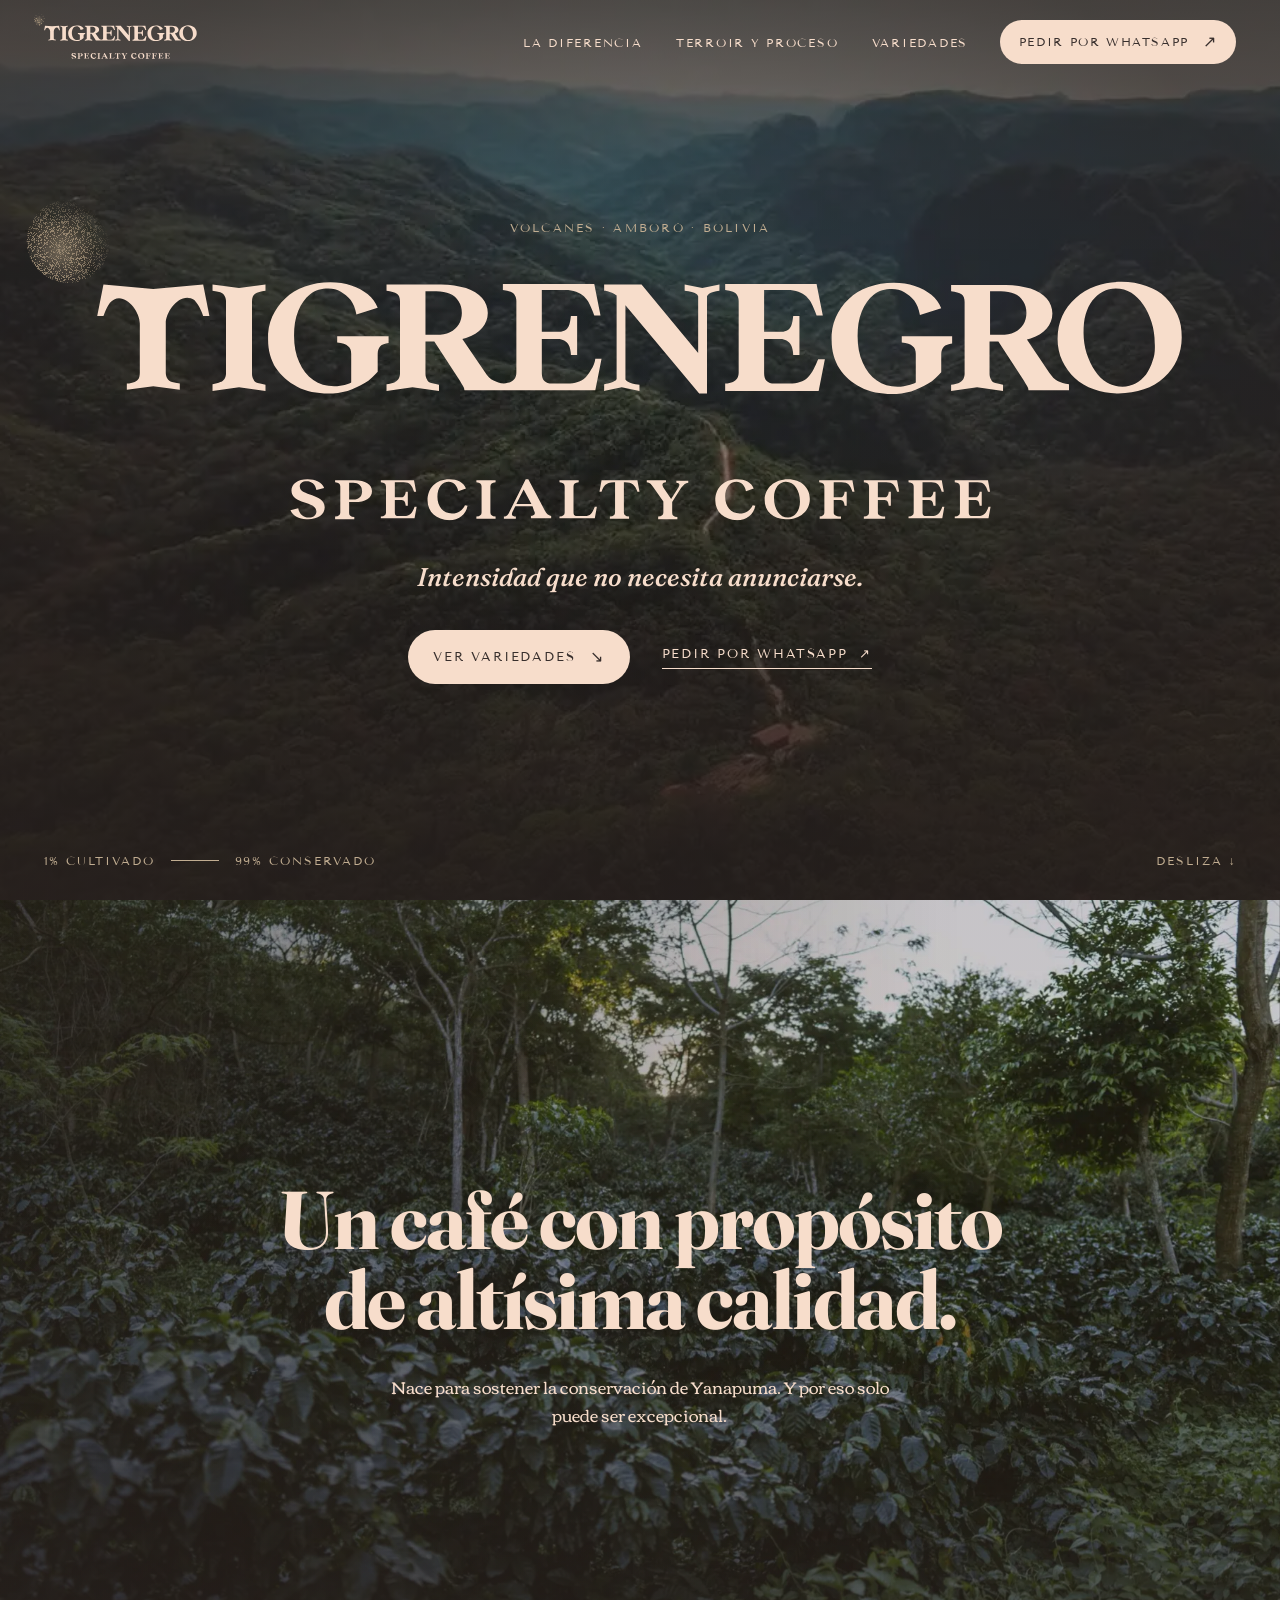
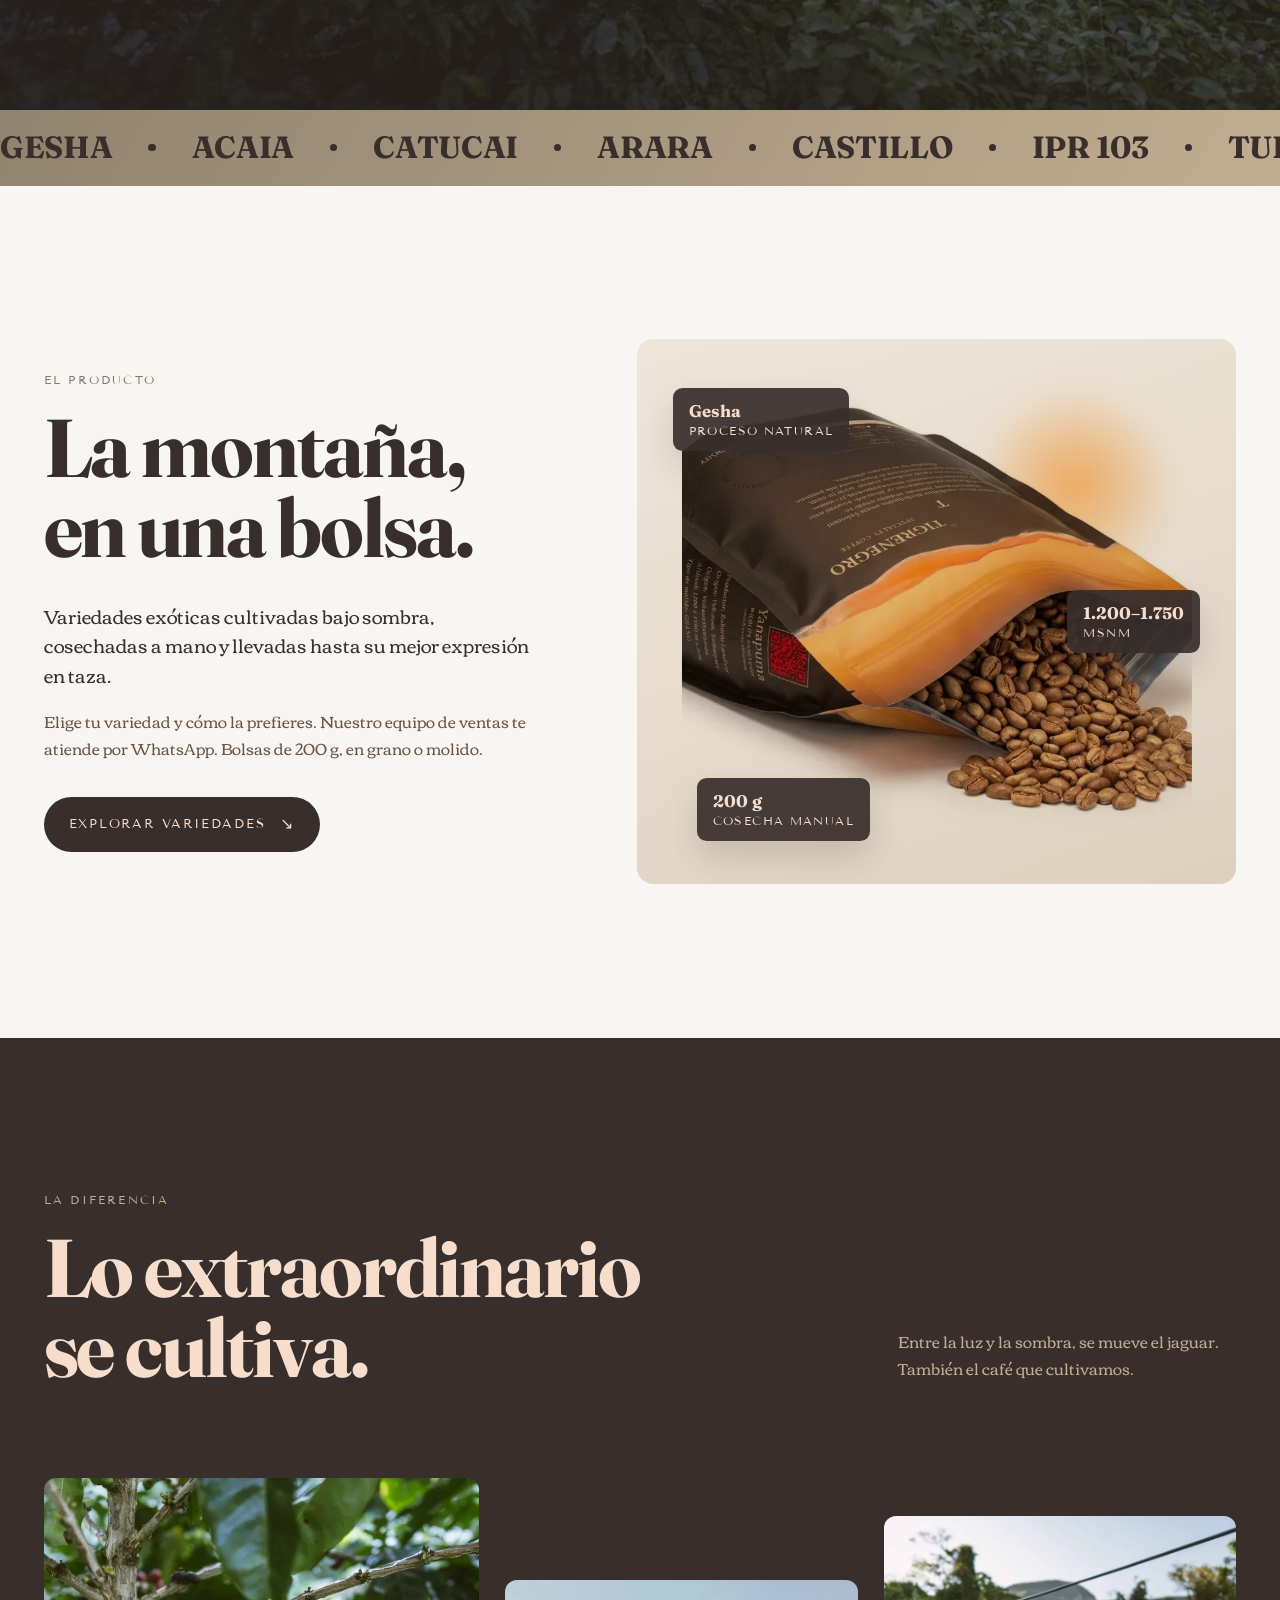
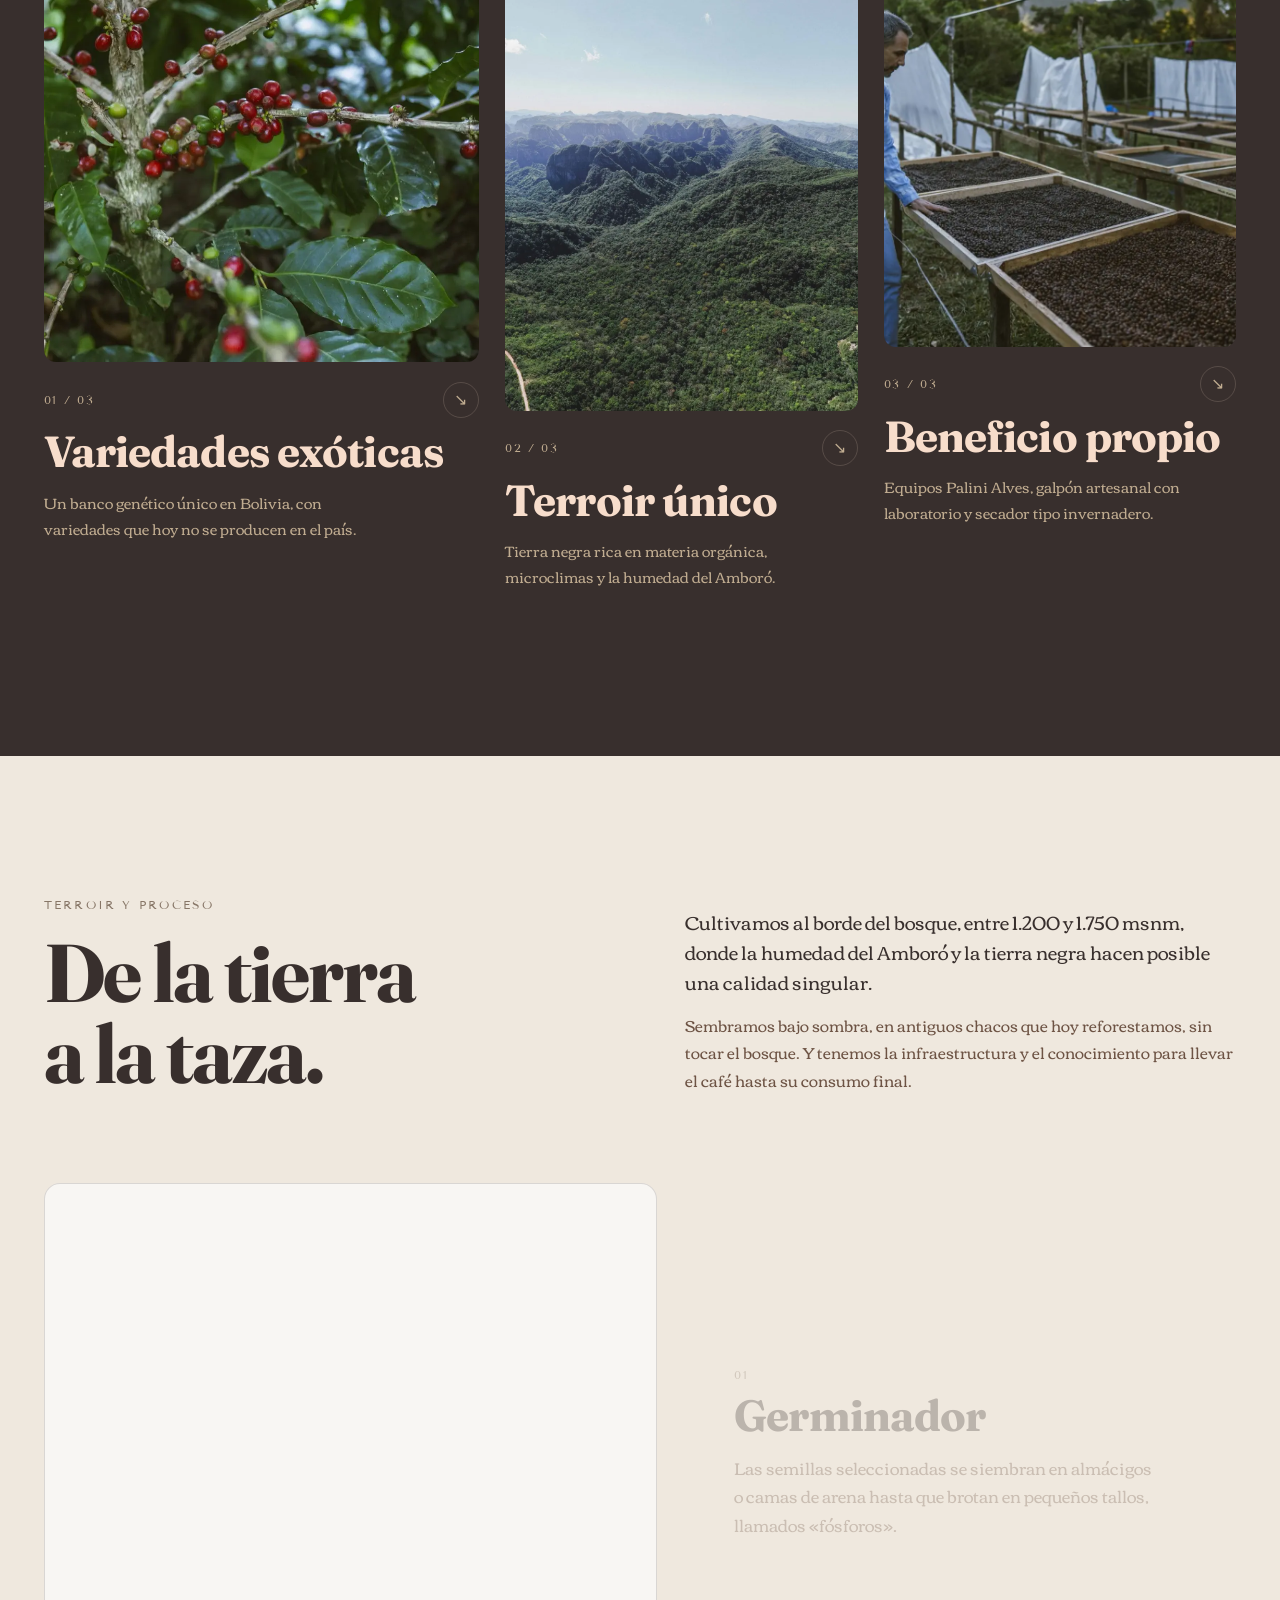
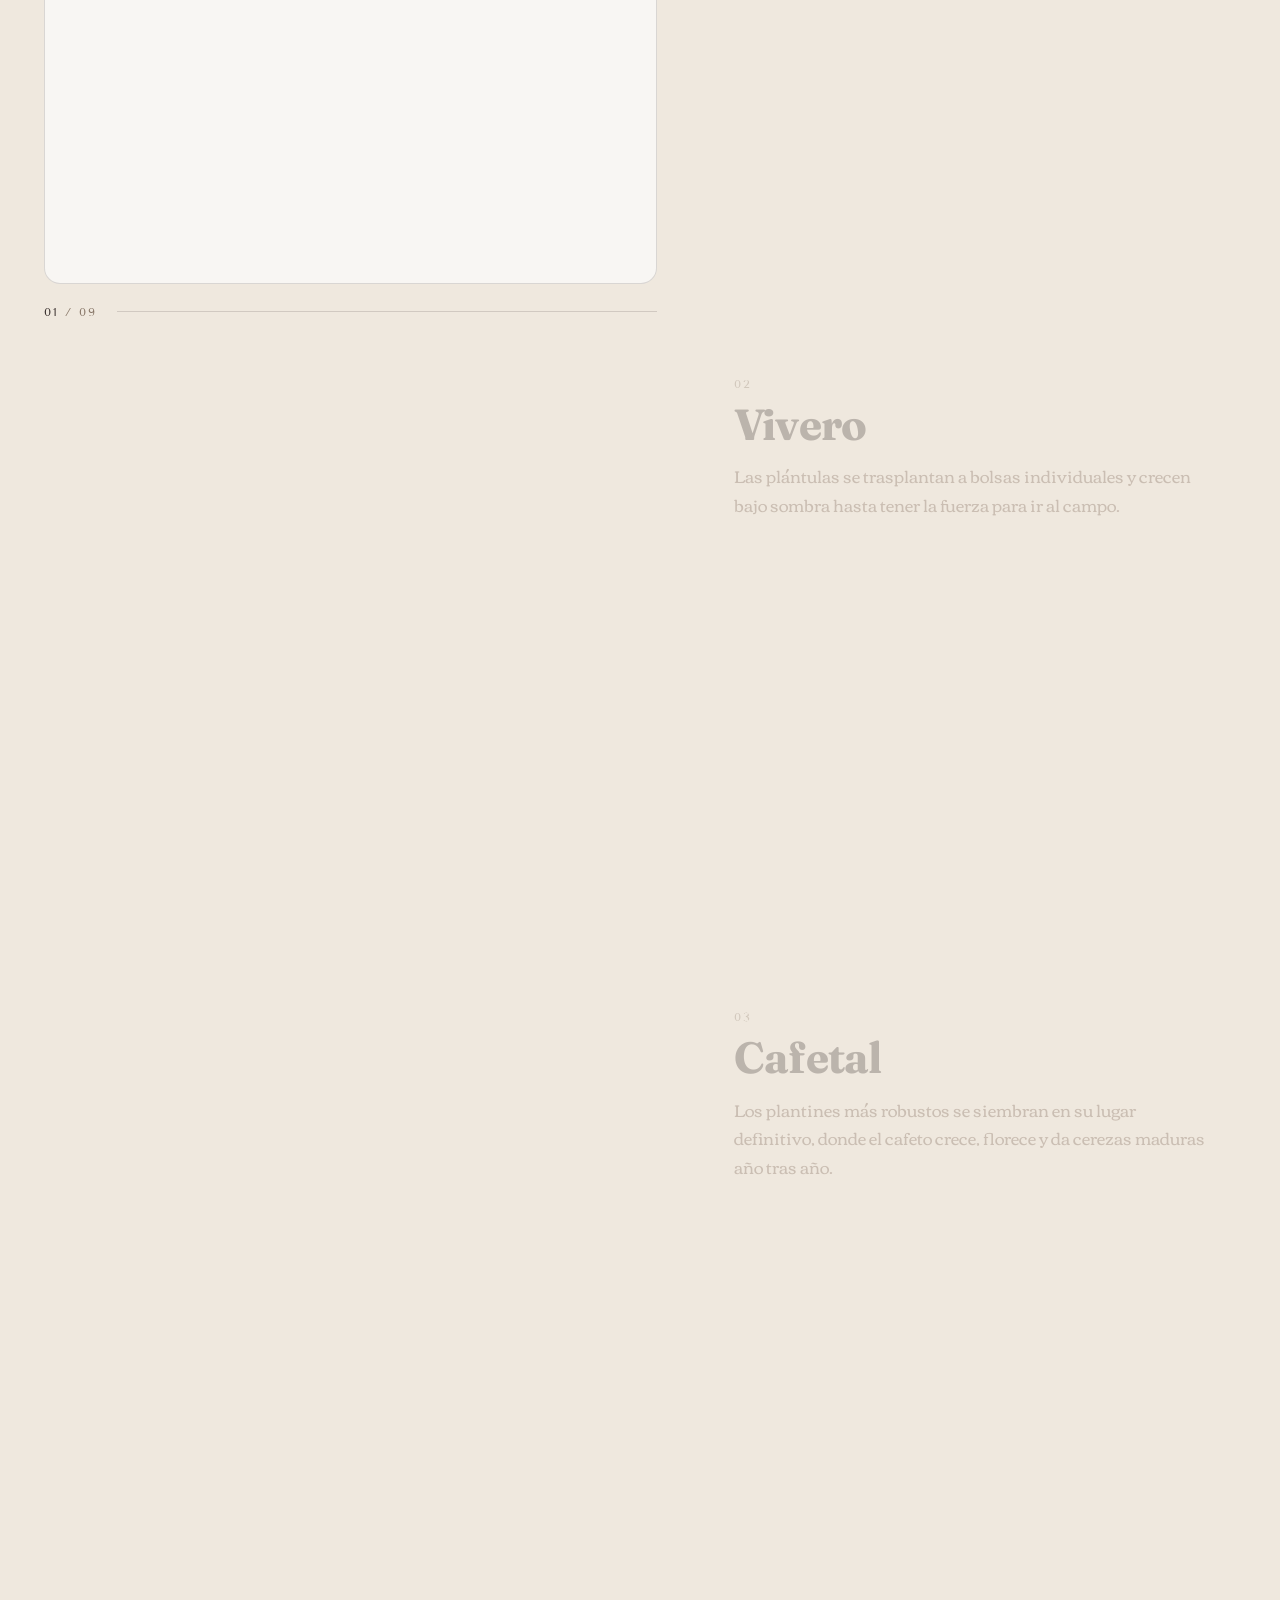
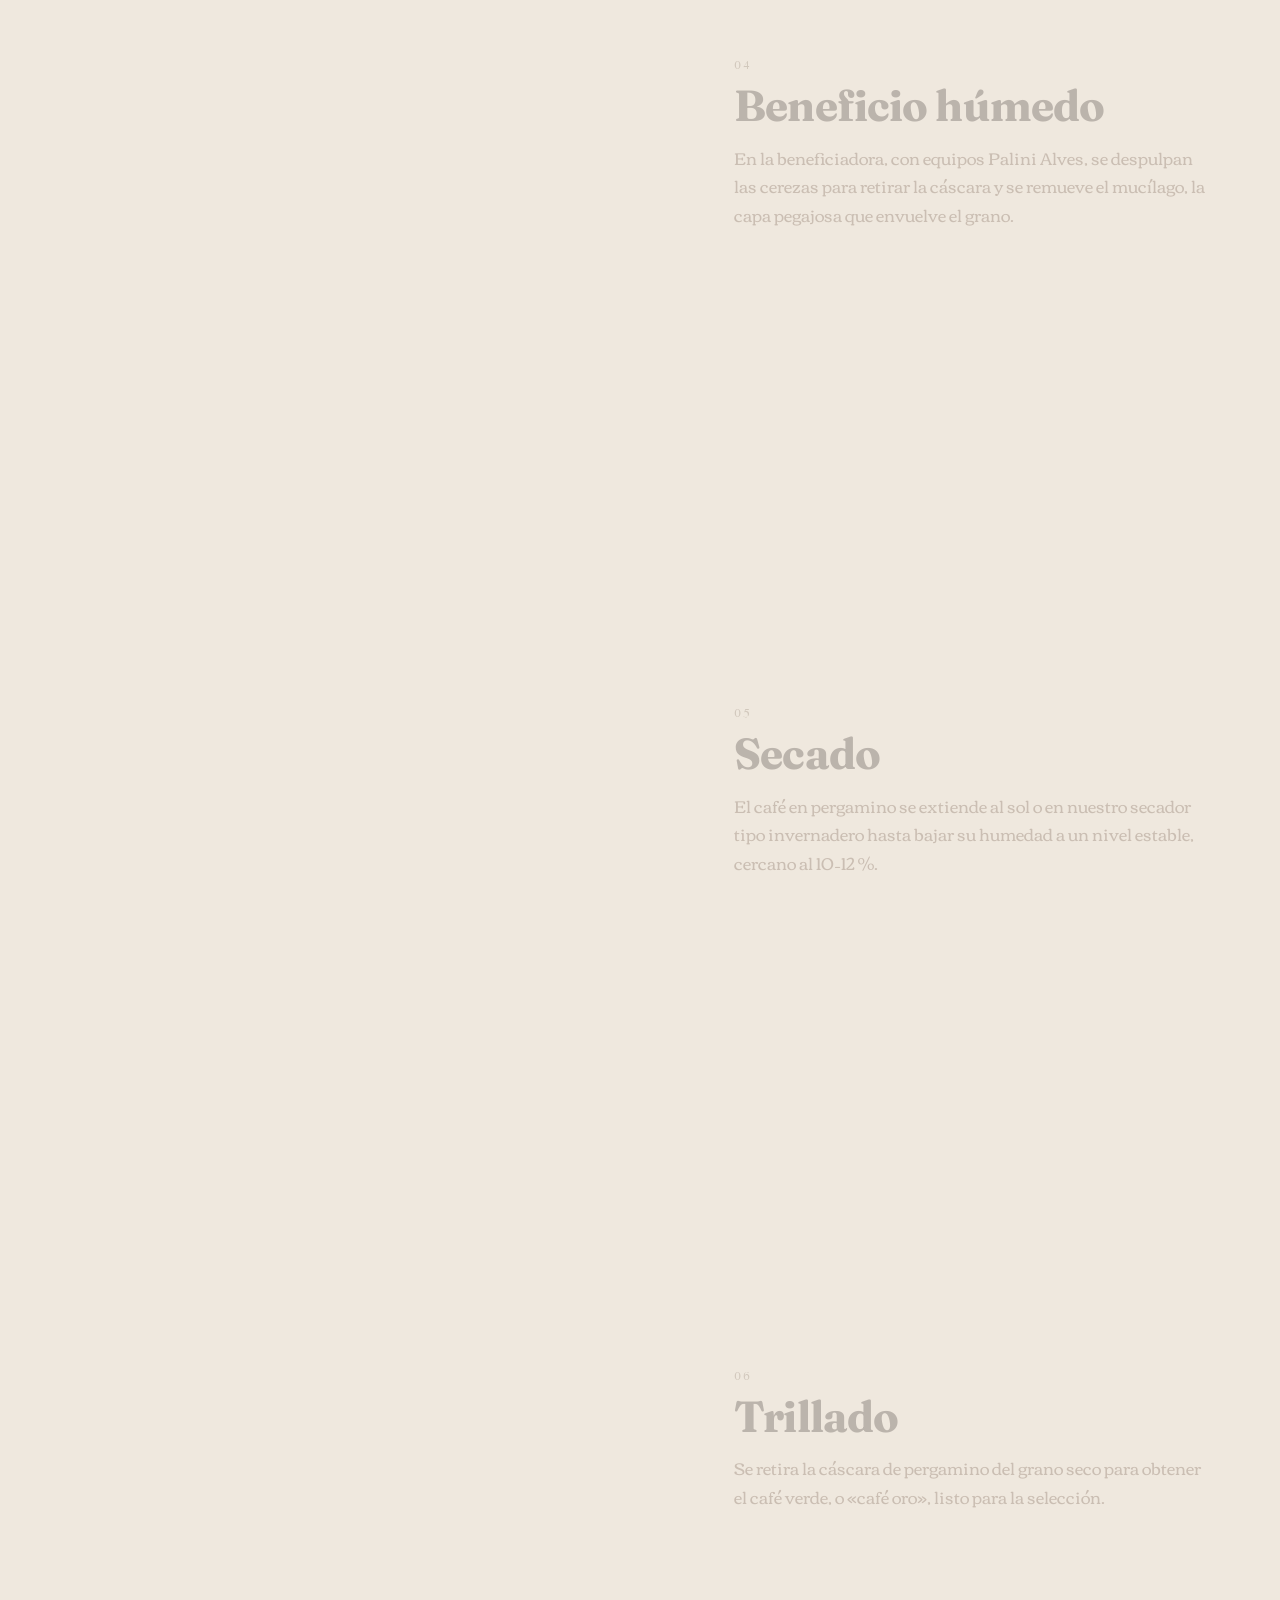
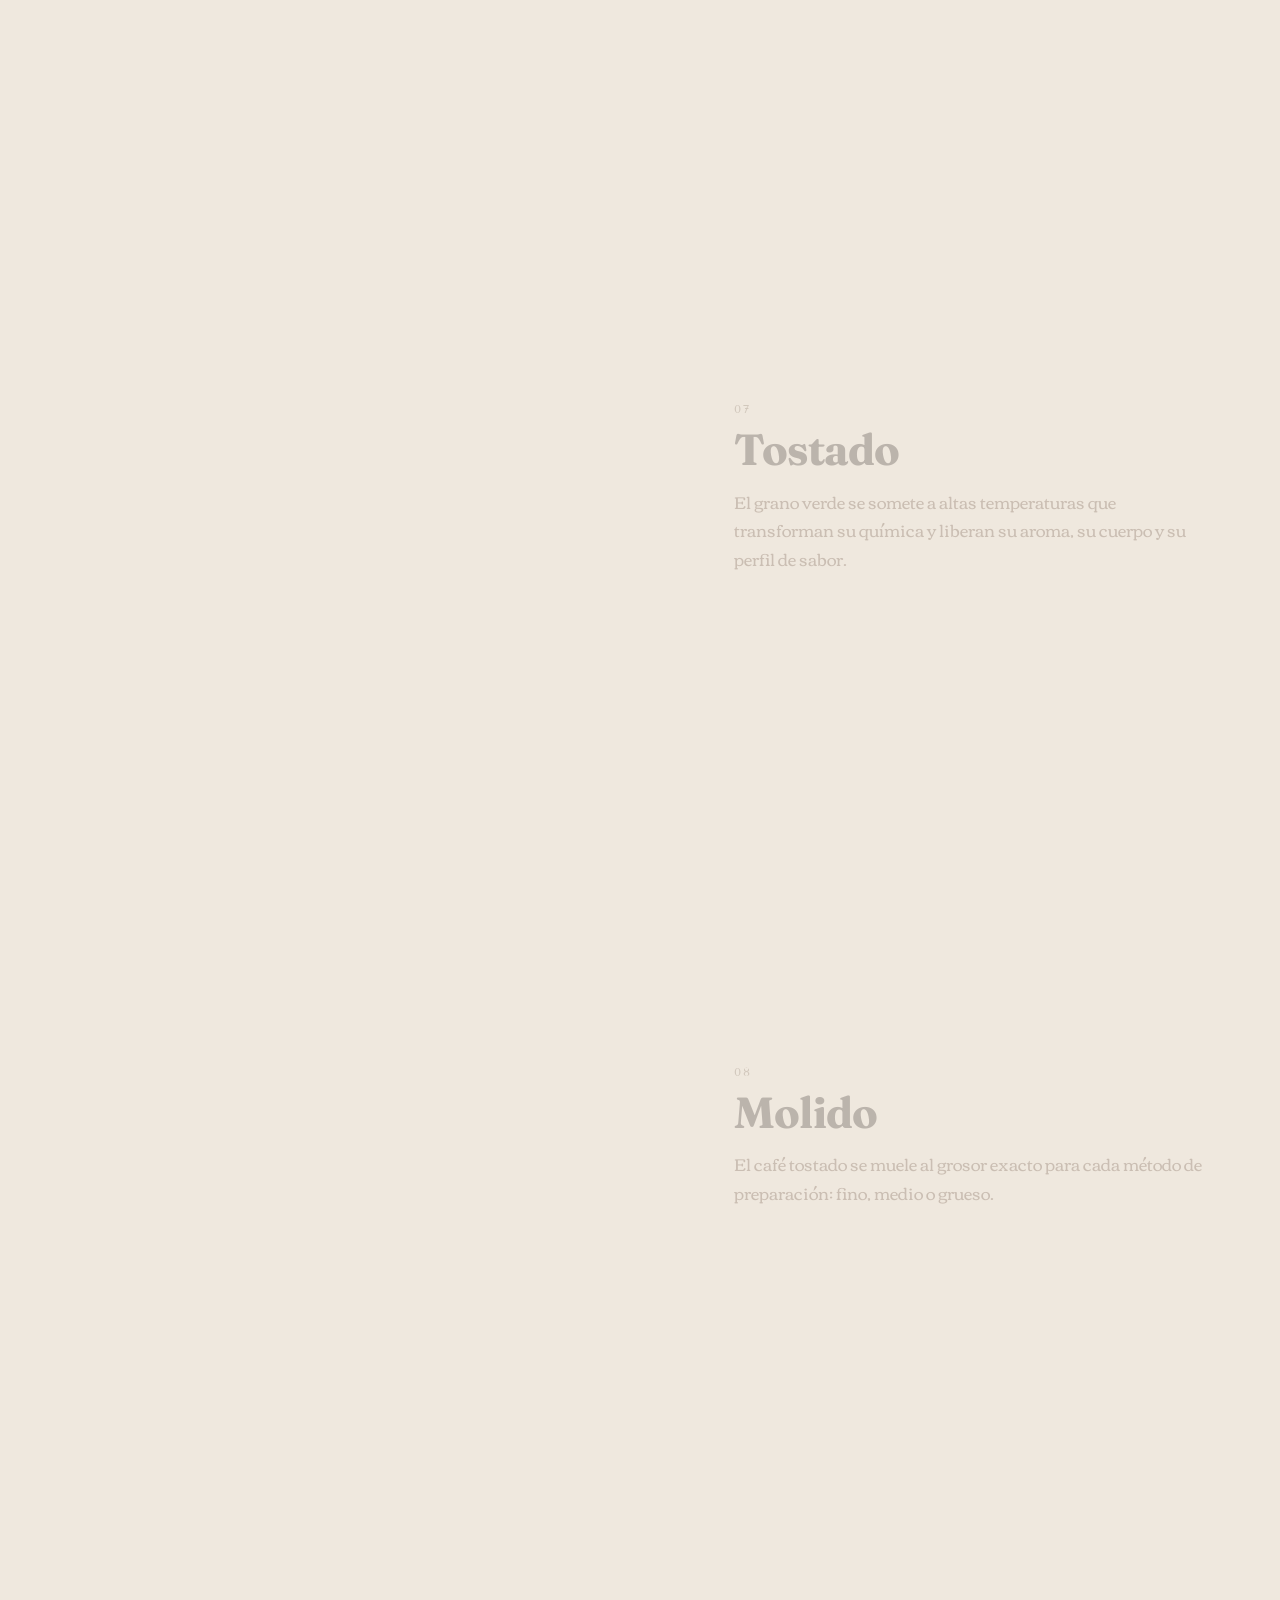
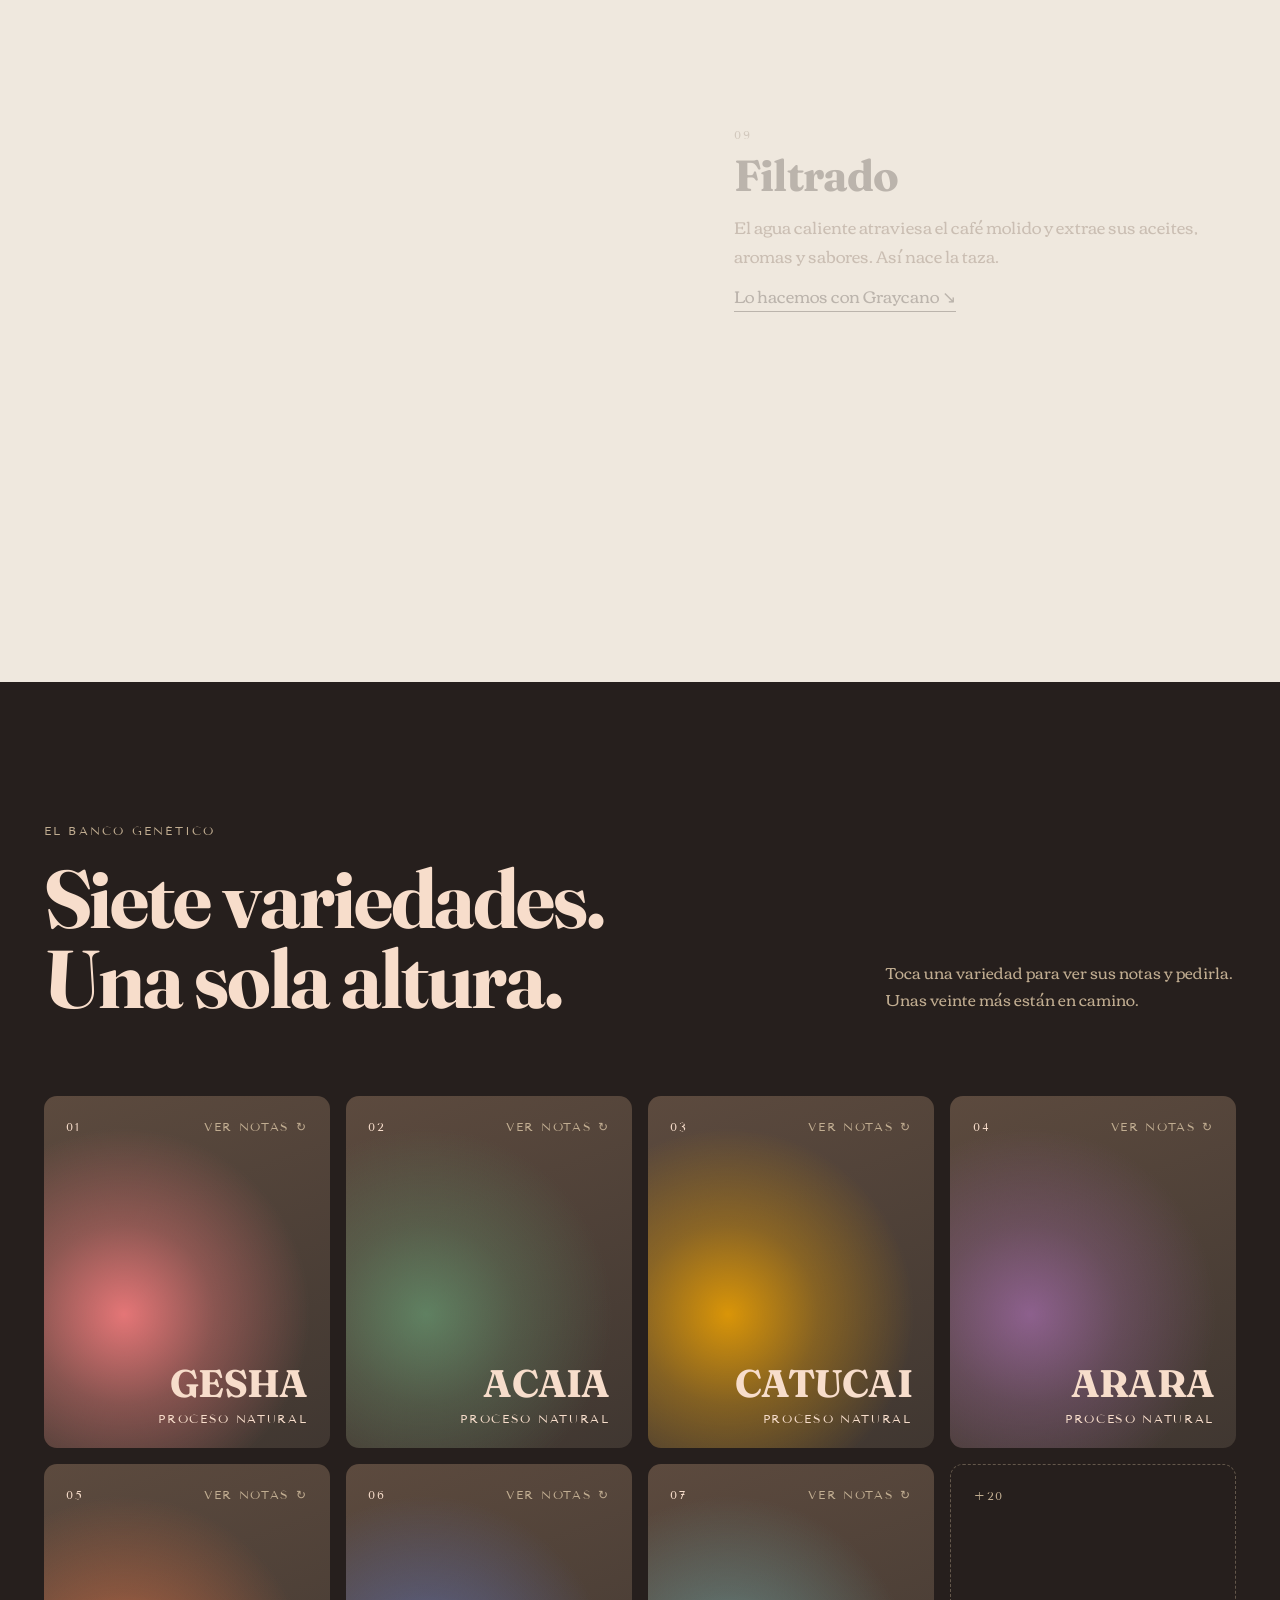
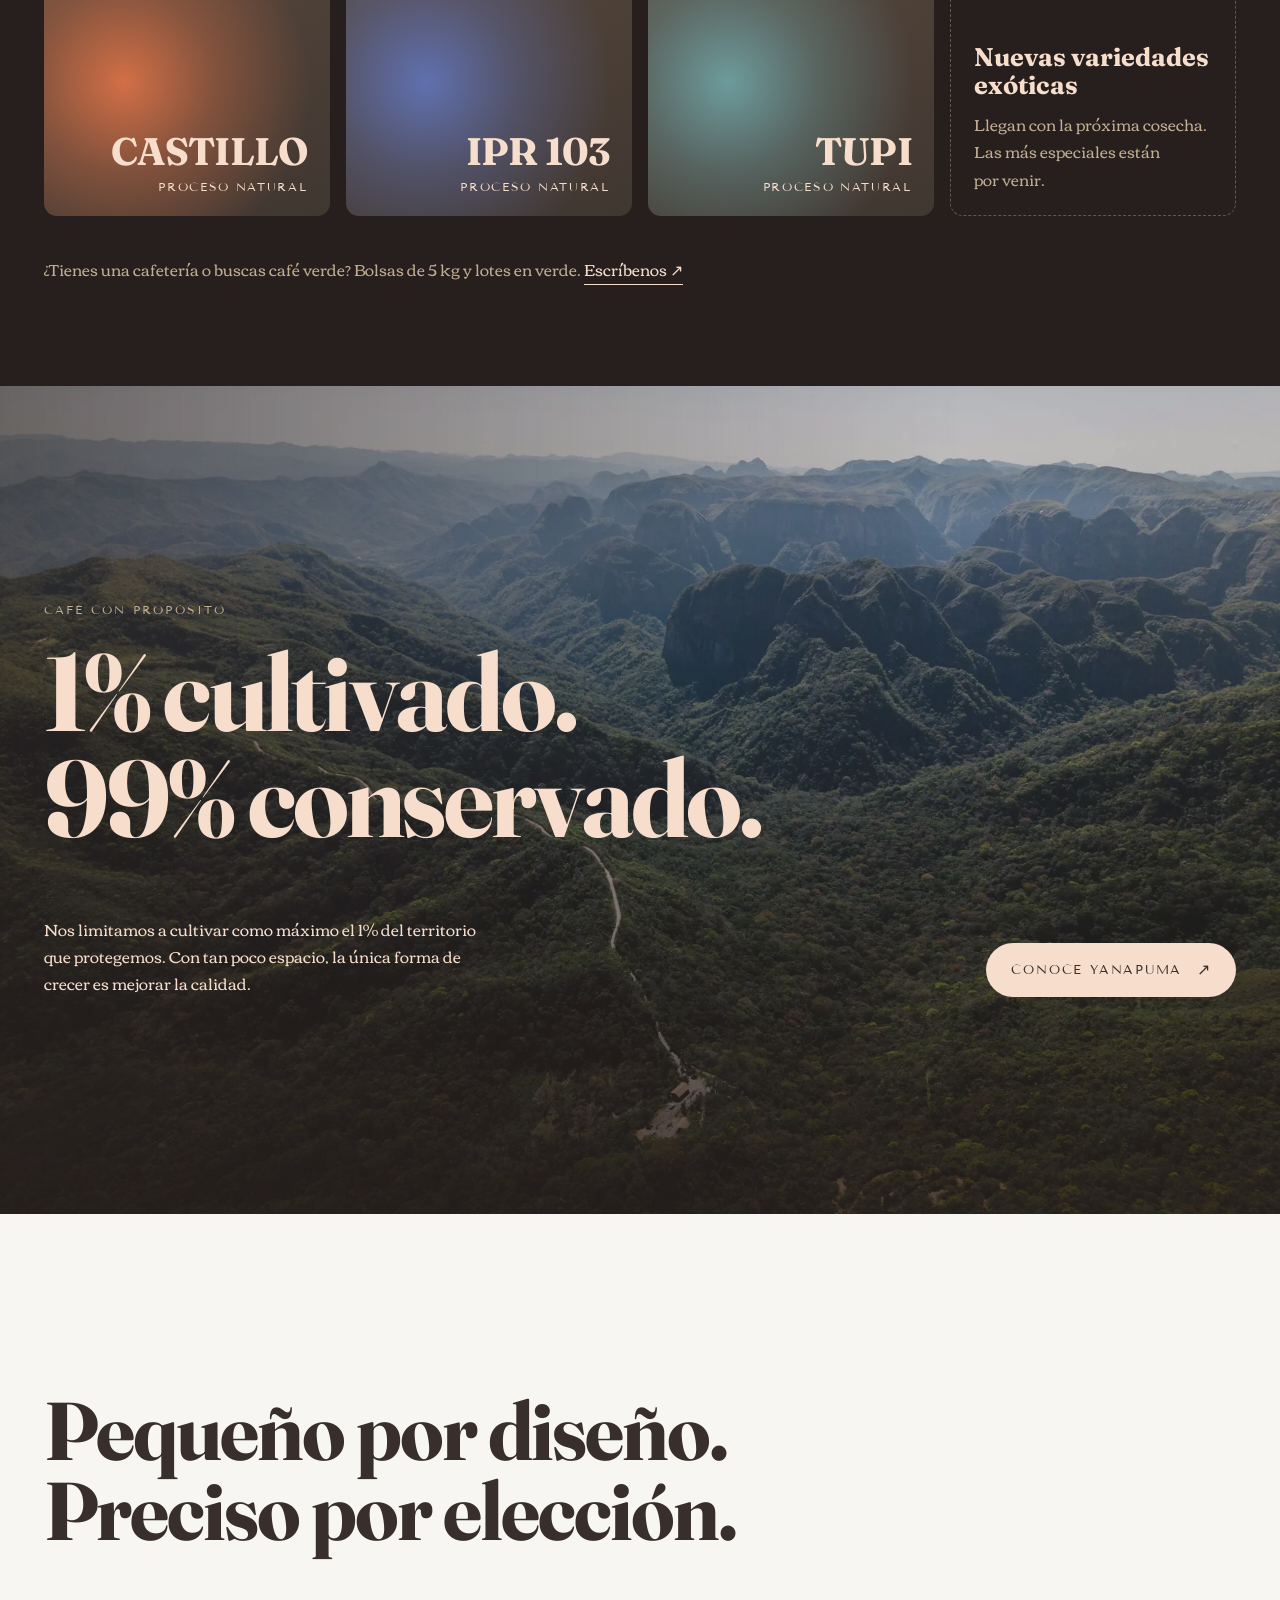
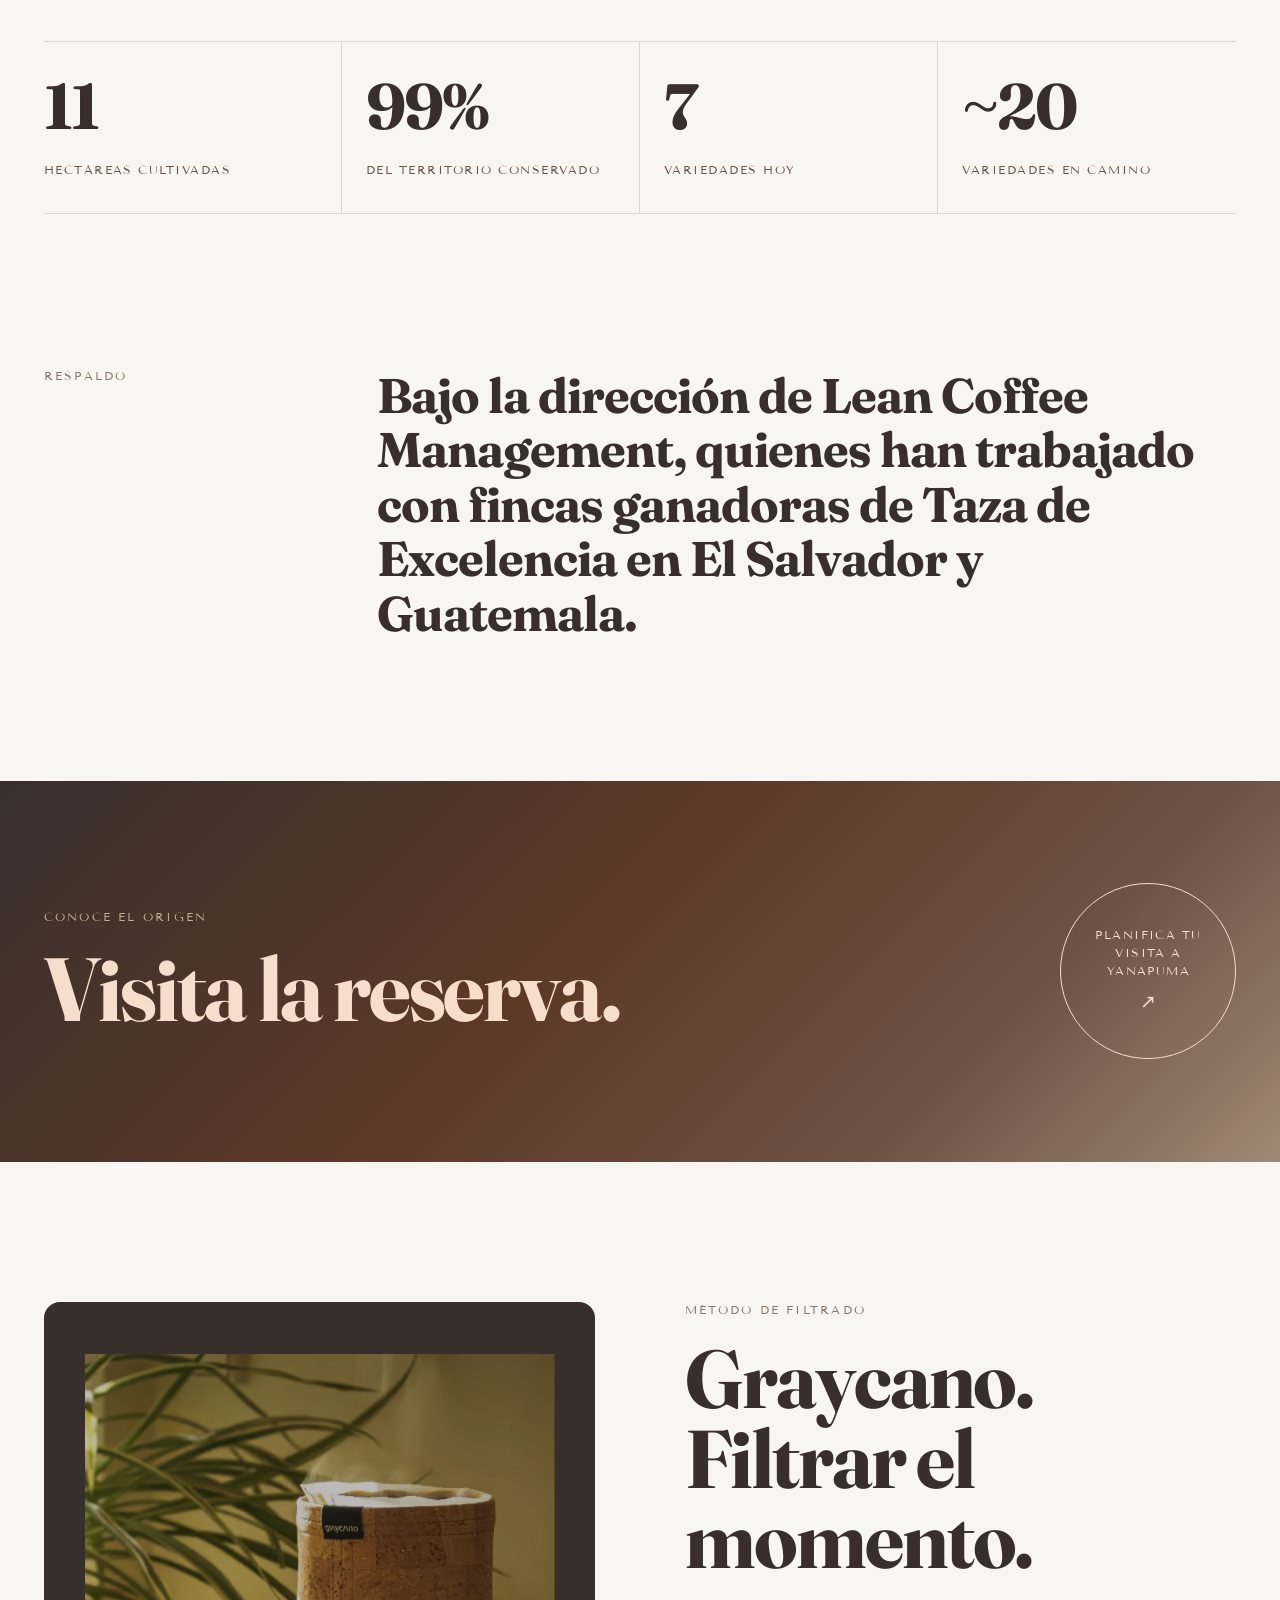
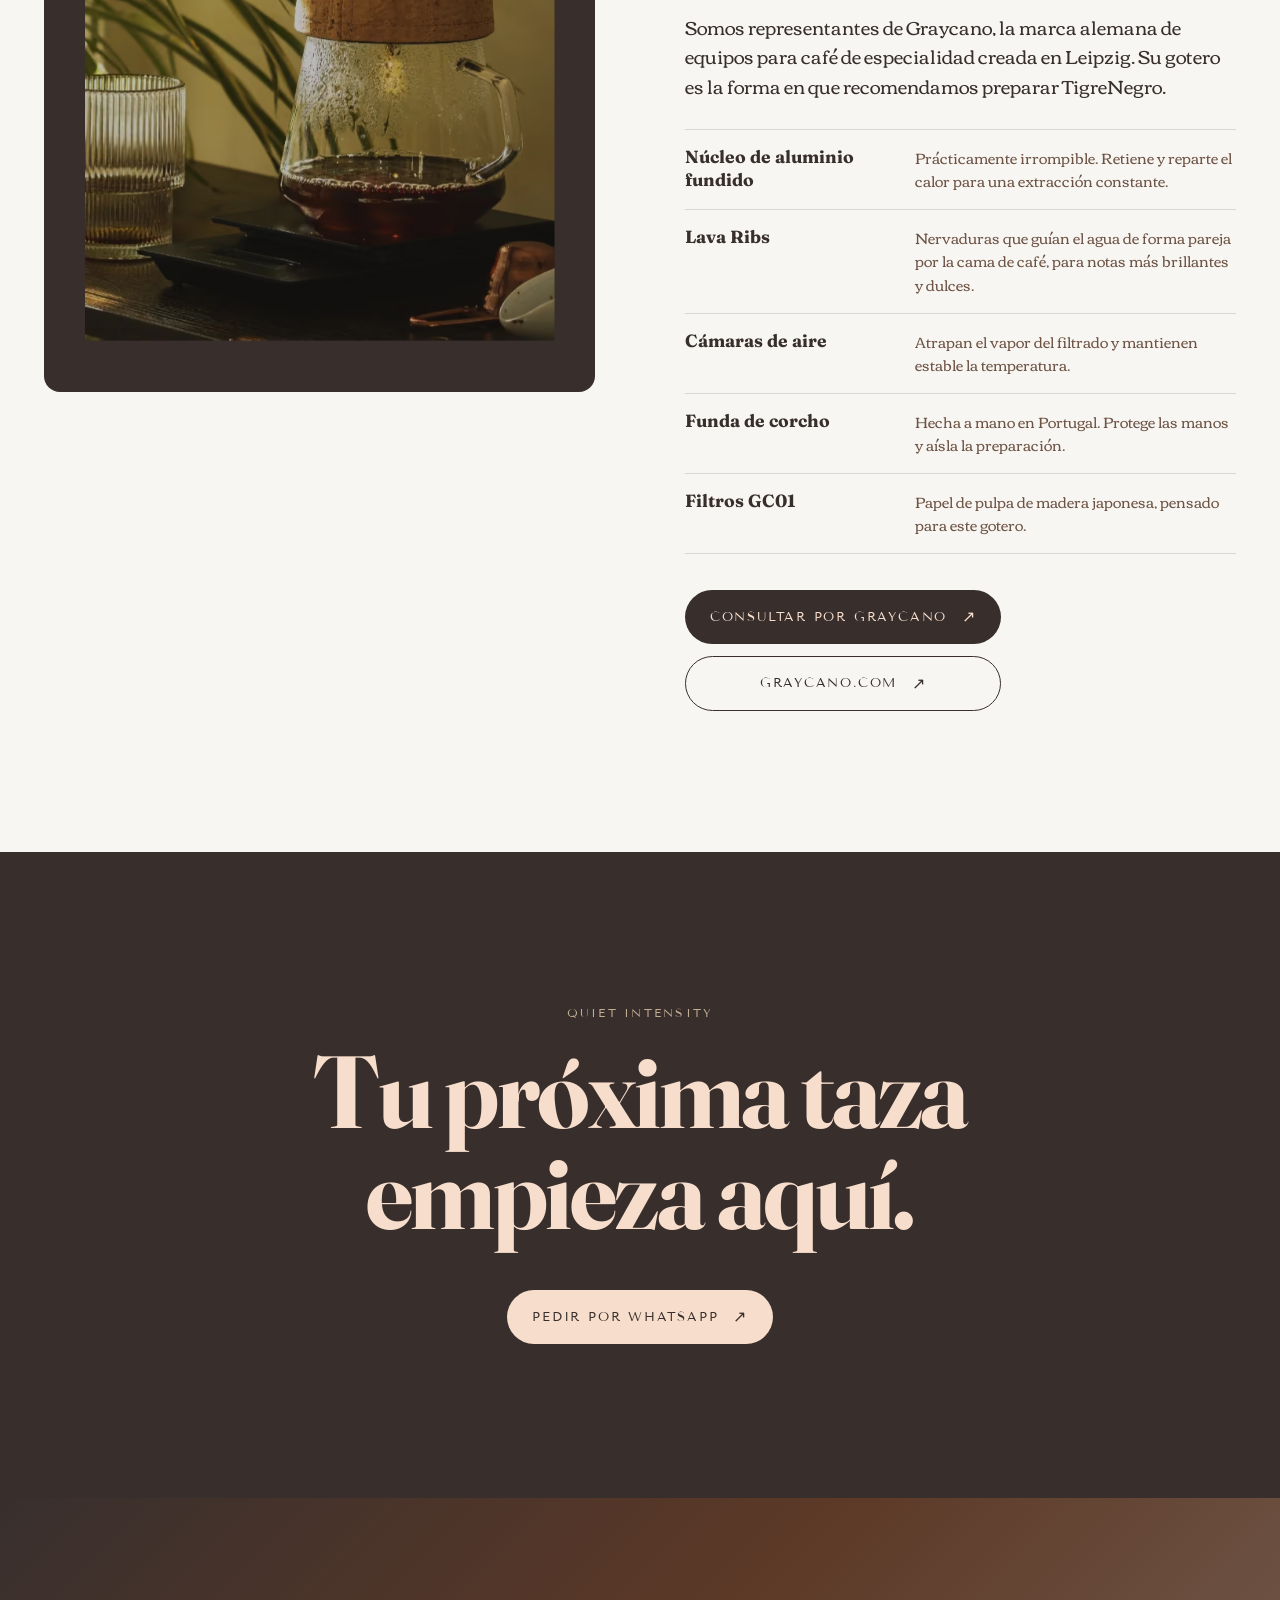
==== commit 4783a822: "Use the circle logo in the footer Replace the footer's dot + wordmark with a lightweight trace of th" ====
--- a/site/index.html
+++ b/site/index.html
@@ -151,84 +151,73 @@
               <p data-reveal>Sembramos bajo sombra, en antiguos chacos que hoy reforestamos, sin tocar el bosque. Y tenemos la infraestructura y el conocimiento para llevar el café hasta su consumo final.</p>
             </div>
           </div>
-        </div>
-
-        <!-- Horizontal timeline: the stage pins while vertical scroll slides the cards sideways,
-             each drawing draws itself as its card comes in (js/main.js) -->
-        <div class="process-timeline" data-timeline>
-          <div class="process-pin" data-timeline-pin>
-            <div class="process-bg" data-timeline-bg data-src="media/img/proceso-panorama.webp" data-ratio="2.4" aria-hidden="true"></div>
-            <div class="process-veil" aria-hidden="true"></div>
-            <ol class="process-track" data-timeline-track>
-              <li class="process-card">
-                <div class="process-figure" data-src="media/proceso/01-germinador.svg" aria-hidden="true"></div>
-                <span class="process-num">Paso 01</span>
-                <h3>Germinador</h3>
-                <p>Las semillas seleccionadas se siembran en almácigos o camas de arena hasta que brotan en pequeños tallos, llamados «fósforos».</p>
-                <span class="process-phase">Cultivo</span>
-              </li>
-              <li class="process-card">
-                <div class="process-figure" data-src="media/proceso/02-vivero.svg" aria-hidden="true"></div>
-                <span class="process-num">Paso 02</span>
-                <h3>Vivero</h3>
-                <p>Las plántulas se trasplantan a bolsas individuales y crecen bajo sombra hasta tener la fuerza para ir al campo.</p>
-                <span class="process-phase">Cultivo</span>
-              </li>
-              <li class="process-card">
-                <div class="process-figure" data-src="media/proceso/03-cafetal.svg" aria-hidden="true"></div>
-                <span class="process-num">Paso 03</span>
-                <h3>Cafetal</h3>
-                <p>Los plantines más robustos se siembran en su lugar definitivo, donde el cafeto crece, florece y da cerezas maduras año tras año.</p>
-                <span class="process-phase">Cultivo</span>
-              </li>
-              <li class="process-card">
-                <div class="process-figure" data-src="media/proceso/04-beneficio-humedo.svg" aria-hidden="true"></div>
-                <span class="process-num">Paso 04</span>
-                <h3>Beneficio húmedo</h3>
-                <p>En la beneficiadora, con equipos Palini Alves, se despulpan las cerezas para retirar la cáscara y se remueve el mucílago, la capa pegajosa que envuelve el grano.</p>
-                <span class="process-phase">Beneficio</span>
-              </li>
-              <li class="process-card">
-                <div class="process-figure" data-src="media/proceso/05-secado.svg" aria-hidden="true"></div>
-                <span class="process-num">Paso 05</span>
-                <h3>Secado</h3>
-                <p>El café en pergamino se extiende al sol o en nuestro secador tipo invernadero hasta bajar su humedad a un nivel estable, cercano al <span class="nowrap">10–12 %</span>.</p>
-                <span class="process-phase">Beneficio</span>
-              </li>
-              <li class="process-card">
-                <div class="process-figure" data-src="media/proceso/06-trillado.svg" aria-hidden="true"></div>
-                <span class="process-num">Paso 06</span>
-                <h3>Trillado</h3>
-                <p>Se retira la cáscara de pergamino del grano seco para obtener el café verde, o «café oro», listo para la selección.</p>
-                <span class="process-phase">Beneficio</span>
-              </li>
-              <li class="process-card">
-                <div class="process-figure" data-src="media/proceso/07-tostado.svg" aria-hidden="true"></div>
-                <span class="process-num">Paso 07</span>
-                <h3>Tostado</h3>
-                <p>El grano verde se somete a altas temperaturas que transforman su química y liberan su aroma, su cuerpo y su perfil de sabor.</p>
-                <span class="process-phase">La taza</span>
-              </li>
-              <li class="process-card">
-                <div class="process-figure" data-src="media/proceso/08-molido.svg" aria-hidden="true"></div>
-                <span class="process-num">Paso 08</span>
-                <h3>Molido</h3>
-                <p>El café tostado se muele al grosor exacto para cada método de preparación: fino, medio o grueso.</p>
-                <span class="process-phase">La taza</span>
-              </li>
-              <li class="process-card">
-                <div class="process-figure" data-src="media/proceso/09-filtrado.svg" aria-hidden="true"></div>
-                <span class="process-num">Paso 09</span>
-                <h3>Filtrado</h3>
-                <p>El agua caliente atraviesa el café molido y extrae sus aceites, aromas y sabores. Así nace la taza. <a class="inline-link" href="#graycano">Lo hacemos con Graycano ↘</a></p>
-                <span class="process-phase">La taza</span>
-              </li>
+
+          <!-- Scrollytelling: each step that scrolls into view draws its illustration (js/main.js) -->
+          <div class="process-scrolly" data-scrolly>
+            <div class="process-stage" aria-hidden="true">
+              <div class="process-frame">
+              <div class="process-figure" data-src="media/proceso/01-germinador.svg"></div>
+              <div class="process-figure" data-src="media/proceso/02-vivero.svg"></div>
+              <div class="process-figure" data-src="media/proceso/03-cafetal.svg"></div>
+              <div class="process-figure" data-src="media/proceso/04-beneficio-humedo.svg"></div>
+              <div class="process-figure" data-src="media/proceso/05-secado.svg"></div>
+              <div class="process-figure" data-src="media/proceso/06-trillado.svg"></div>
+              <div class="process-figure" data-src="media/proceso/07-tostado.svg"></div>
+              <div class="process-figure" data-src="media/proceso/08-molido.svg"></div>
+              <div class="process-figure" data-src="media/proceso/09-filtrado.svg"></div>
+              </div>
+              <div class="process-meta">
+                <span class="process-count"><b data-step-current>01</b> / 09</span>
+                <span class="process-bar"><i data-step-bar></i></span>
+              </div>
+            </div>
+            <ol class="process-steps">
+            <li class="process-step">
+              <span class="process-num">01</span>
+              <h3>Germinador</h3>
+              <p>Las semillas seleccionadas se siembran en almácigos o camas de arena hasta que brotan en pequeños tallos, llamados «fósforos».</p>
+            </li>
+            <li class="process-step">
+              <span class="process-num">02</span>
+              <h3>Vivero</h3>
+              <p>Las plántulas se trasplantan a bolsas individuales y crecen bajo sombra hasta tener la fuerza para ir al campo.</p>
+            </li>
+            <li class="process-step">
+              <span class="process-num">03</span>
+              <h3>Cafetal</h3>
+              <p>Los plantines más robustos se siembran en su lugar definitivo, donde el cafeto crece, florece y da cerezas maduras año tras año.</p>
+            </li>
+            <li class="process-step">
+              <span class="process-num">04</span>
+              <h3>Beneficio húmedo</h3>
+              <p>En la beneficiadora, con equipos Palini Alves, se despulpan las cerezas para retirar la cáscara y se remueve el mucílago, la capa pegajosa que envuelve el grano.</p>
+            </li>
+            <li class="process-step">
+              <span class="process-num">05</span>
+              <h3>Secado</h3>
+              <p>El café en pergamino se extiende al sol o en nuestro secador tipo invernadero hasta bajar su humedad a un nivel estable, cercano al 10–12 %.</p>
+            </li>
+            <li class="process-step">
+              <span class="process-num">06</span>
+              <h3>Trillado</h3>
+              <p>Se retira la cáscara de pergamino del grano seco para obtener el café verde, o «café oro», listo para la selección.</p>
+            </li>
+            <li class="process-step">
+              <span class="process-num">07</span>
+              <h3>Tostado</h3>
+              <p>El grano verde se somete a altas temperaturas que transforman su química y liberan su aroma, su cuerpo y su perfil de sabor.</p>
+            </li>
+            <li class="process-step">
+              <span class="process-num">08</span>
+              <h3>Molido</h3>
+              <p>El café tostado se muele al grosor exacto para cada método de preparación: fino, medio o grueso.</p>
+            </li>
+            <li class="process-step">
+              <span class="process-num">09</span>
+              <h3>Filtrado</h3>
+              <p>El agua caliente atraviesa el café molido y extrae sus aceites, aromas y sabores. Así nace la taza. <a class="inline-link" href="#graycano">Lo hacemos con Graycano ↘</a></p>
+            </li>
             </ol>
-            <div class="process-head" aria-hidden="true">
-              <span class="process-label">El proceso, paso a paso</span>
-              <span class="process-bar"><i data-step-bar></i></span>
-              <span class="process-count"><b data-step-current>01</b> / 09</span>
-            </div>
           </div>
         </div>
       </section>
@@ -359,7 +348,7 @@
 
     <footer class="site-footer">
       <div class="container footer-top">
-        <a class="footer-brand" href="#inicio" aria-label="TigreNegro, volver al inicio"><img class="brand-dot" src="media/logo/dot.svg" alt="" /><span class="logo-mask"></span></a>
+        <a class="footer-brand" href="#inicio" aria-label="TigreNegro, volver al inicio"><img src="media/logo/circle.svg" alt="" /></a>
         <div class="footer-links">
           <div><span class="footer-label">Explora</span><a href="#diferencia">La diferencia</a><a href="#terroir">Terroir y proceso</a><a href="#variedades">Variedades</a><a href="#graycano">Graycano</a></div>
           <div><span class="footer-label">Conecta</span><a data-whatsapp href="#">WhatsApp ventas ↗</a><a href="https://instagram.com/tigrenegro.cafe" target="_blank" rel="noopener">Instagram ↗</a><a href="https://giro54bo.github.io/yanapuma-web/#contacto" target="_blank" rel="noopener">Planifica tu visita ↗</a></div>
--- a/site/css/styles.css
+++ b/site/css/styles.css
@@ -62,8 +62,8 @@
 /* Logo: wordmark as a mask so it takes the text color; grain dot on top-left like the original */
 .logo-mask { display: block; background: currentColor; -webkit-mask: url("../media/logo/wordmark.svg") no-repeat center / contain; mask: url("../media/logo/wordmark.svg") no-repeat center / contain; }
 .logo-mask-name { -webkit-mask-image: url("../media/logo/wordmark-name.svg"); mask-image: url("../media/logo/wordmark-name.svg"); }
-.header-brand, .hero-logo, .flight-logo, .footer-brand { position: relative; display: block; aspect-ratio: var(--logo-ratio); }
-.header-brand .logo-mask, .hero-logo .logo-mask, .flight-logo .logo-mask, .footer-brand .logo-mask { position: absolute; inset: 0; }
+.header-brand, .hero-logo, .flight-logo { position: relative; display: block; aspect-ratio: var(--logo-ratio); }
+.header-brand .logo-mask, .hero-logo .logo-mask, .flight-logo .logo-mask { position: absolute; inset: 0; }
 .brand-dot { position: absolute; z-index: 1; top: -34%; left: -6.5%; width: 8%; pointer-events: none; }
 
 /* Header */
@@ -163,48 +163,39 @@
 .feature-card h3 { margin: 0; font-weight: 700; font-size: clamp(2rem, 3.4vw, 3.6rem); line-height: 1; letter-spacing: -.02em; }
 .feature-card p { max-width: 22rem; margin: 1rem 0 0; color: var(--sand); font-size: .95rem; }
 
-/* Terroir intro */
-.terroir-section { padding: clamp(6rem, 11vw, 10rem) 0 0; }
-.terroir-intro { display: grid; grid-template-columns: 1fr 1fr; gap: 2rem clamp(3rem, 7vw, 8rem); align-items: end; padding-bottom: clamp(4.5rem, 9vw, 8rem); }
+/* Terroir + process scrollytelling */
+.terroir-section { padding: clamp(6rem, 11vw, 10rem) 0 clamp(4rem, 8vw, 7rem); }
+.terroir-intro { display: grid; grid-template-columns: 1fr 1fr; gap: 2rem clamp(3rem, 7vw, 8rem); align-items: end; }
 .terroir-intro .lead { margin: 0 0 1rem; }
 .terroir-intro p:not(.lead):not(.eyebrow) { margin: 0; color: var(--taupe); }
-
-/* Process timeline. Without .is-pinned (no JS, reduced motion) the cards are a row you swipe
-   sideways; with it the stage pins and vertical scroll slides the track (js/main.js) */
-.process-timeline { position: relative; background: var(--brown-deep); }
-.process-pin { position: relative; overflow: hidden; overflow: clip; padding: clamp(3.5rem, 7vw, 6rem) 0; color: var(--cream); }
-.process-bg { position: absolute; top: 0; left: 0; width: 100%; height: 100%; background: var(--brown-deep) left center / cover no-repeat; will-change: transform; }
-.process-veil { position: absolute; inset: 0; background: linear-gradient(180deg, rgba(38,31,29,.86), rgba(38,31,29,.5) 36%, rgba(38,31,29,.58) 64%, rgba(38,31,29,.92)); }
-.process-track { position: relative; z-index: 1; display: flex; gap: clamp(1.25rem, 3.6vw, 4rem); margin: 0; padding: 0 var(--pad) 1rem; list-style: none; overflow-x: auto; scroll-snap-type: x mandatory; scroll-padding-inline: var(--pad); scrollbar-width: none; }
-.process-track::-webkit-scrollbar { display: none; }
-.process-card { display: flex; flex-direction: column; flex: 0 0 clamp(18rem, 27vw, 26rem); padding: clamp(1.4rem, 2.2vw, 2.25rem); border-radius: 1rem; color: var(--brown); background: var(--offwhite); box-shadow: 0 1.75rem 3.5rem rgba(20, 15, 13, .32); scroll-snap-align: start; }
-.process-figure { display: grid; place-items: center; height: clamp(7rem, 26svh, 15rem); margin-bottom: 1.4rem; padding-bottom: 1.4rem; border-bottom: 1px solid var(--line); color: var(--brown); }
+.process-scrolly { display: grid; grid-template-columns: minmax(0, 1.1fr) minmax(0, .9fr); gap: clamp(2rem, 6vw, 7rem); margin-top: clamp(3rem, 7vw, 6rem); }
+.process-stage { position: sticky; top: calc(var(--header-h) + 1rem); display: flex; flex-direction: column; gap: 1.25rem; height: calc(100svh - var(--header-h) - 2.5rem); max-height: 46rem; }
+.process-frame { position: relative; flex: 1; border-radius: 1rem; background: var(--offwhite); box-shadow: inset 0 0 0 1px var(--line); overflow: hidden; }
+.process-figure { position: absolute; inset: 9%; display: grid; place-items: center; color: var(--brown); opacity: 0; transition: opacity .5s ease; }
+.process-figure.is-current { opacity: 1; }
 .process-figure svg, .process-figure img { width: 100%; height: 100%; }
 /* Traced drawings: outlines draw first, then the solid lines fill in */
 .process-figure [data-style="traced"] path { stroke-width: 20; fill-opacity: 0; }
-.process-num, .process-phase { font: .74rem/1.3 var(--label); letter-spacing: .18em; text-transform: uppercase; }
-.process-num { color: var(--russet); }
-.process-card h3 { margin: .6rem 0 .8rem; font-weight: 700; font-size: clamp(1.7rem, 2.3vw, 2.4rem); line-height: 1.02; letter-spacing: -.02em; }
-.process-card p { margin: 0; color: var(--taupe); font-size: .95rem; line-height: 1.6; }
-.process-card .inline-link { display: inline-block; margin-top: .5rem; color: var(--brown); }
-.process-phase { margin-top: auto; padding-top: 1.4rem; color: var(--tan); }
-.process-head { position: relative; z-index: 1; display: flex; align-items: center; gap: 1.25rem; padding: 0 var(--pad); color: var(--sand); font: .74rem var(--label); letter-spacing: .16em; text-transform: uppercase; }
-.process-count b { color: var(--cream); font-weight: 400; }
-.process-bar { position: relative; flex: 1; height: 1px; background: var(--line-dark); }
-.process-bar i { position: absolute; inset: 0 auto 0 0; width: 100%; background: var(--cream); transform: scaleX(0); transform-origin: left; }
-.process-timeline:not(.is-pinned) .process-bar, .process-timeline:not(.is-pinned) .process-count { display: none; }
-.process-timeline:not(.is-pinned) .process-head { margin-top: 1.5rem; }
-html:not(.js) .process-figure { display: none; }
-
-/* Pinned: the section is as tall as the sideways travel (set in js/main.js), the stage sticks
-   for that distance and the track moves by transform; the panorama pans more slowly behind */
-.process-timeline.is-pinned { height: 400vh; }
-.is-pinned .process-pin { position: sticky; top: 0; display: flex; flex-direction: column; height: 100svh; padding: calc(var(--header-h) + 1rem) 0 clamp(1.25rem, 4svh, 2.5rem); }
-.is-pinned .process-track { width: max-content; margin-block: auto; padding-bottom: 0; overflow: visible; scroll-snap-type: none; will-change: transform; }
-.is-pinned .process-head { flex-shrink: 0; margin-top: clamp(1rem, 3svh, 2rem); }
+.process-meta { display: flex; align-items: center; gap: 1.25rem; font: .78rem var(--label); letter-spacing: .16em; color: var(--tan); }
+.process-count b { color: var(--brown); font-weight: 400; }
+.process-bar { position: relative; flex: 1; height: 1px; background: var(--line); }
+.process-bar i { position: absolute; inset: 0 auto 0 0; width: 100%; background: var(--brown); transform: scaleX(0); transform-origin: left; }
+.process-steps { margin: 0; padding: 0; list-style: none; }
+.process-step { display: flex; flex-direction: column; justify-content: center; min-height: 72svh; max-width: 30rem; transition: opacity .5s ease; }
+.js .process-step { opacity: .28; }
+.process-step:first-child { min-height: 60svh; }
+.process-step:last-child { min-height: 80svh; }
+.js .process-step.is-active { opacity: 1; }
+.process-num { color: var(--tan); font: .78rem var(--label); letter-spacing: .16em; }
+.process-step h3 { margin: .75rem 0 1rem; font-weight: 700; font-size: clamp(2rem, 3.4vw, 3.4rem); line-height: 1; letter-spacing: -.02em; }
+.process-step p { margin: 0; color: var(--taupe); font-size: 1.05rem; }
+.process-step .inline-link { display: inline-block; margin-top: .75rem; color: var(--brown); }
+/* Without JavaScript the steps read as a plain list */
+html:not(.js) .process-stage { display: none; }
+html:not(.js) .process-scrolly { grid-template-columns: 1fr; }
+html:not(.js) .process-step { min-height: 0; padding: 1.5rem 0; }
 
 .inline-link { border-bottom: 1px solid currentColor; }
-.nowrap { white-space: nowrap; }
 
 /* Graycano */
 .graycano-section { padding: clamp(6rem, 11vw, 10rem) 0; }
@@ -287,7 +278,8 @@
 /* Footer */
 .site-footer { position: relative; overflow: hidden; padding-top: clamp(4.5rem, 8vw, 7rem); color: var(--cream); background: var(--bag-gradient); }
 .footer-top { display: flex; justify-content: space-between; gap: 3rem; }
-.footer-brand { width: min(17rem, 60vw); align-self: start; margin: 1rem 0 0 1.25rem; }
+.footer-brand { display: block; width: clamp(7.5rem, 14vw, 10rem); flex-shrink: 0; align-self: start; }
+.footer-brand img { display: block; width: 100%; height: auto; }
 .footer-links { display: flex; flex-wrap: wrap; gap: 2.5rem clamp(3rem, 9vw, 9rem); }
 .footer-links div { display: flex; flex-direction: column; gap: .9rem; }
 .footer-links a { color: var(--cream); font: .8rem var(--label); letter-spacing: .12em; text-transform: uppercase; opacity: .85; }
@@ -321,10 +313,10 @@
   .hero-bottom { bottom: 1.5rem; font-size: .7rem; }
   .scroll-cue { display: none; }
   .product-grid, .terroir-intro, .proof-grid, .graycano-grid { grid-template-columns: 1fr; gap: 2.5rem; }
-  .process-card { flex-basis: min(84vw, 22rem); }
-  .process-card h3 { font-size: 1.75rem; }
-  .process-card p { font-size: .9rem; line-height: 1.5; }
-  .process-label { display: none; }
+  .process-scrolly { grid-template-columns: 1fr; gap: 0; }
+  .process-stage { z-index: 2; top: var(--header-h); height: 46svh; max-height: none; padding: .75rem 0 1rem; background: #efe8de; }
+  .process-step, .process-step:first-child { min-height: 62svh; padding-top: 4rem; justify-content: flex-start; }
+  .process-step:last-child { min-height: 50svh; }
   .graycano-features li { grid-template-columns: 1fr; gap: .25rem; }
   .graycano-visual { position: static; aspect-ratio: 1200 / 746; }
   .different-intro, .varieties-intro { grid-template-columns: 1fr; gap: 1.5rem; }
@@ -347,12 +339,6 @@
   .button { padding-inline: 1.2rem; }
 }
 
-@media (max-height: 760px) and (min-width: 861px) {
-  .process-figure { height: clamp(6rem, 22svh, 11rem); margin-bottom: 1rem; padding-bottom: 1rem; }
-  .process-card p { font-size: .88rem; line-height: 1.5; }
-  .process-phase { padding-top: 1rem; }
-}
-
 @media (prefers-reduced-motion: reduce) {
   html { scroll-behavior: auto; }
   *, *::before, *::after { animation: none !important; transition-duration: .01ms !important; transition-delay: 0s !important; }
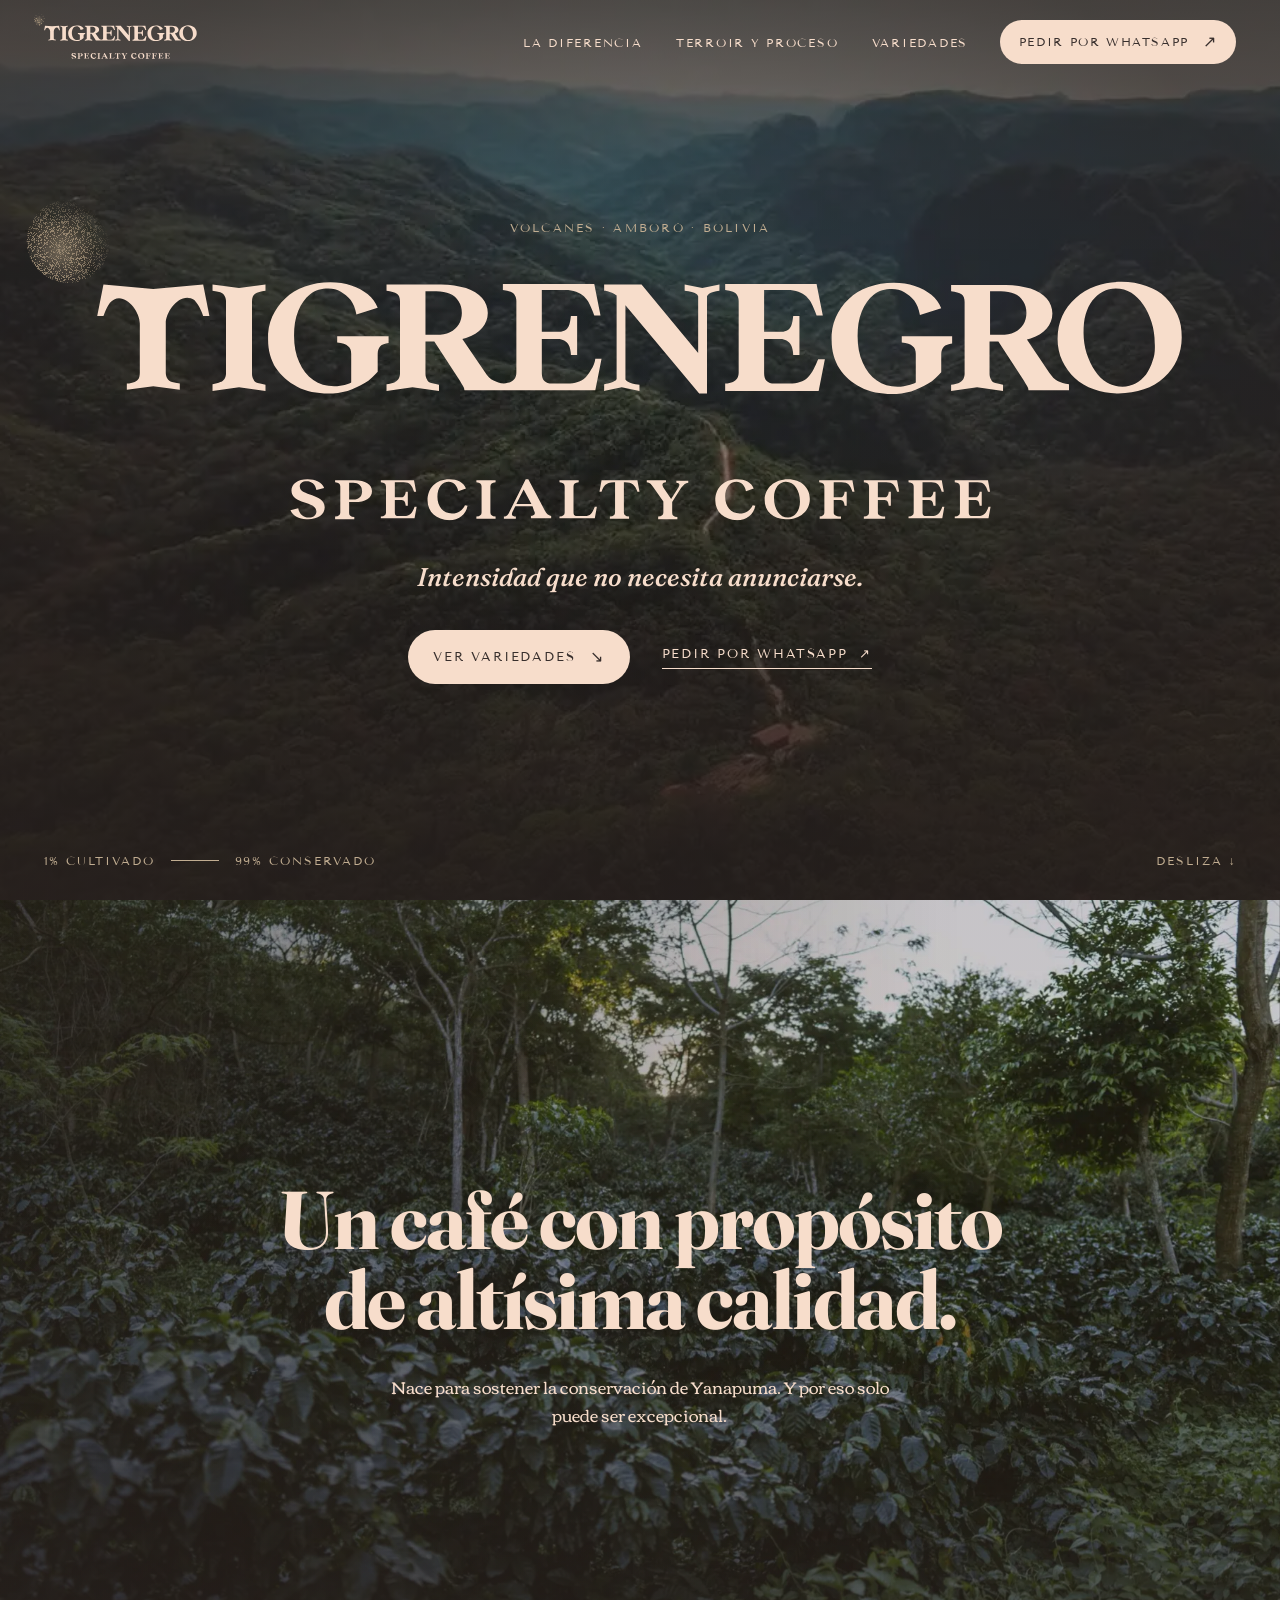
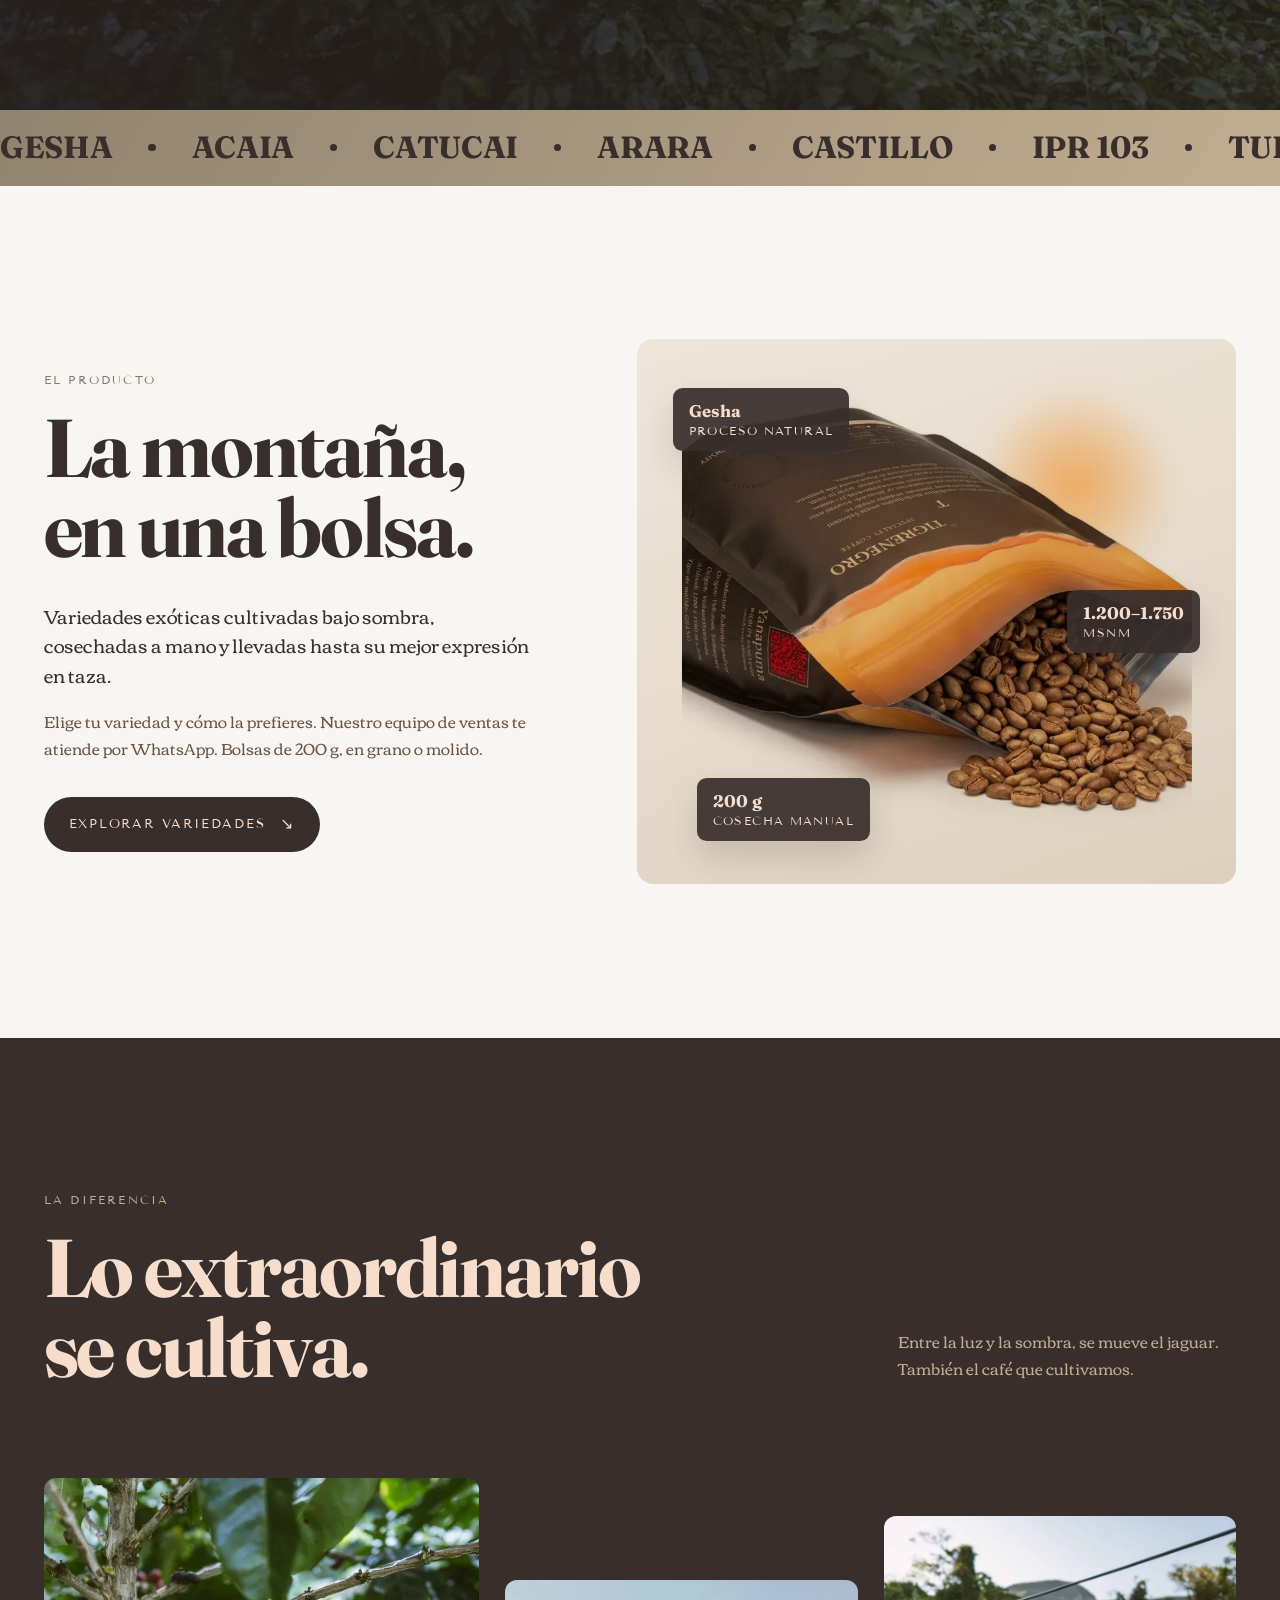
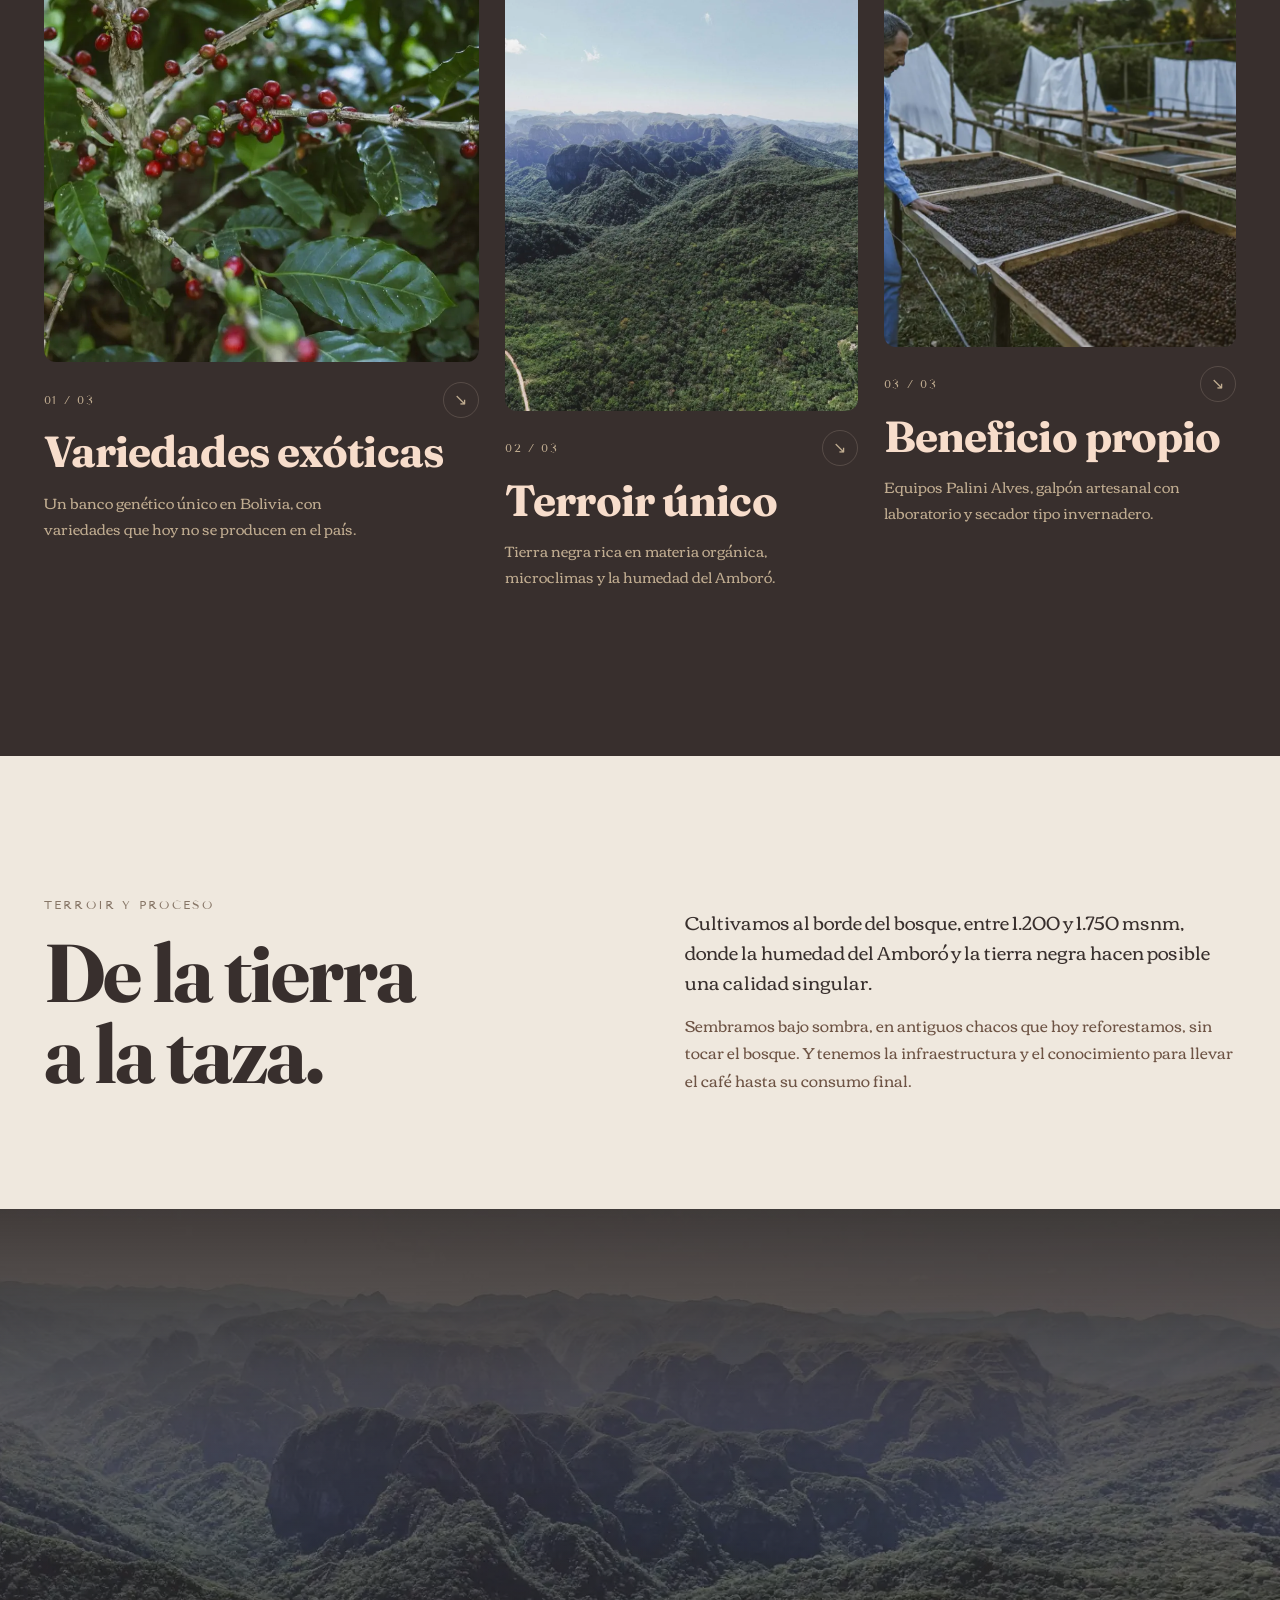
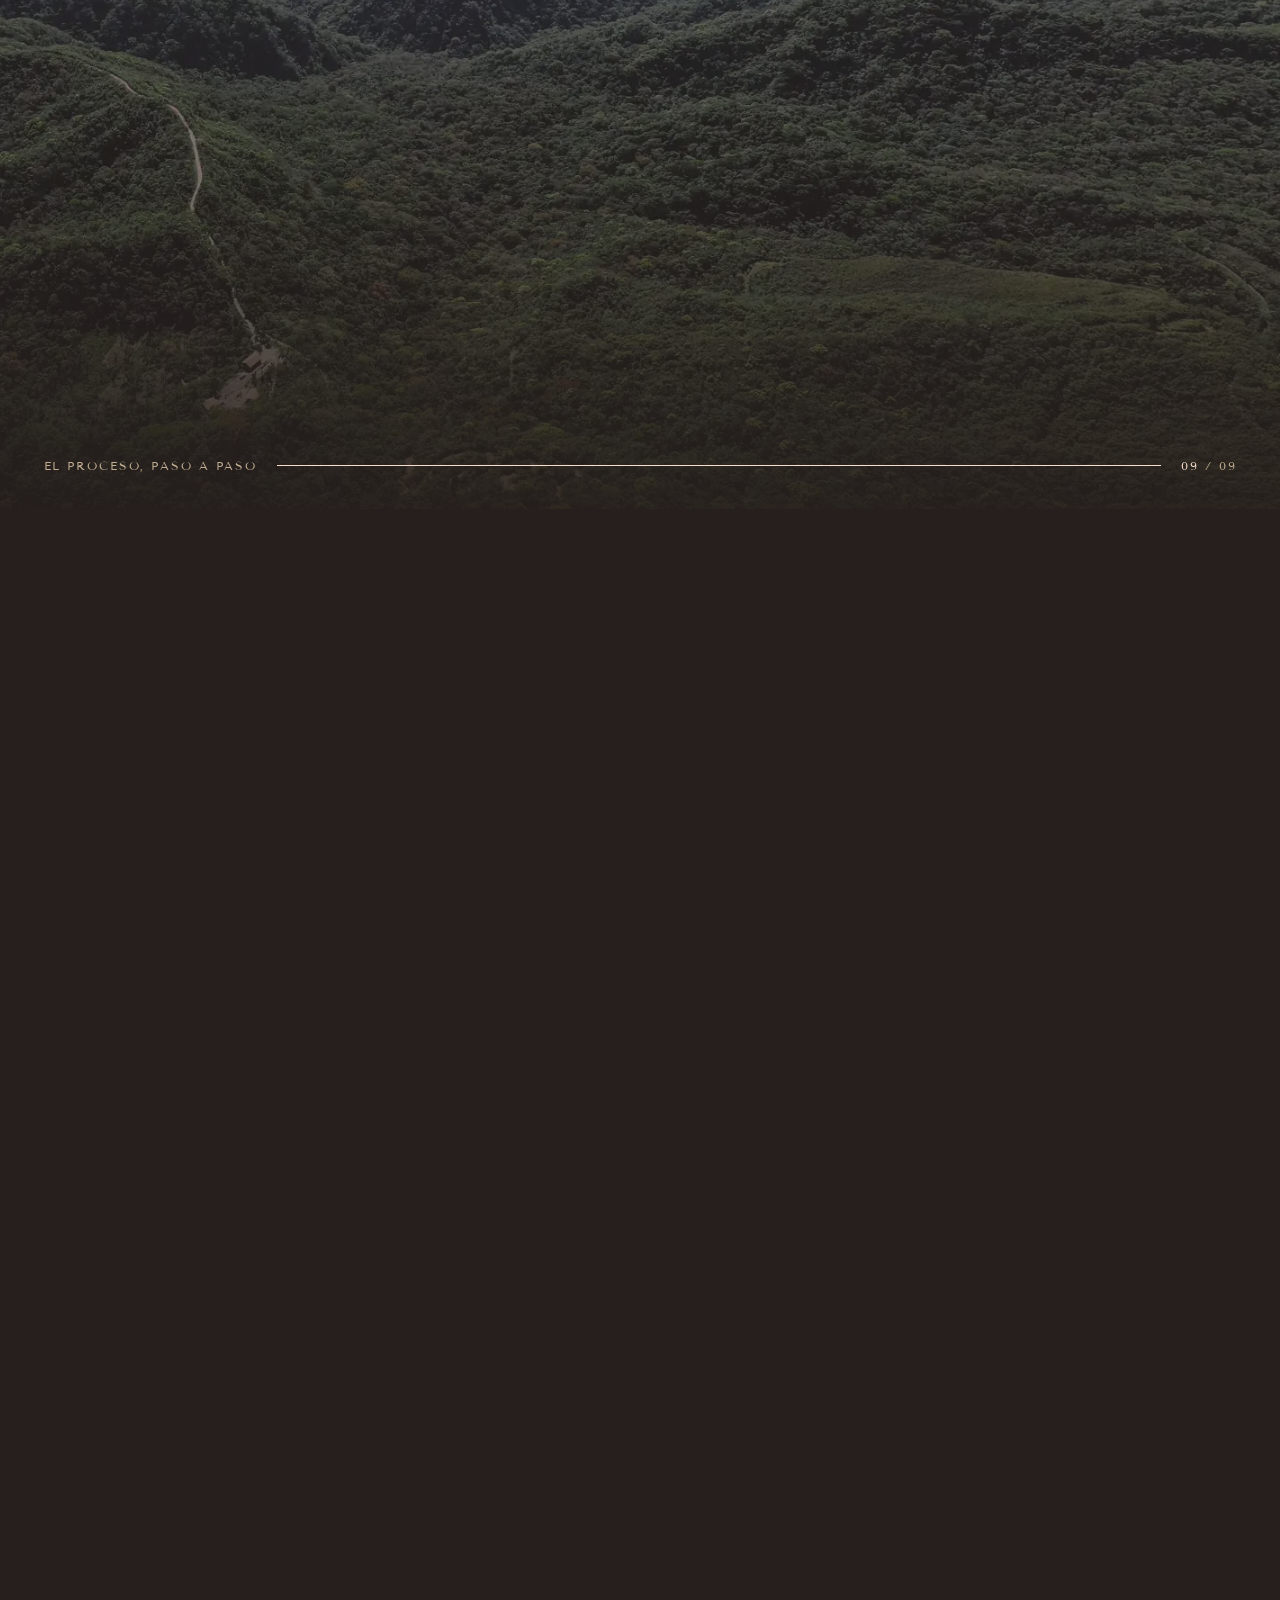
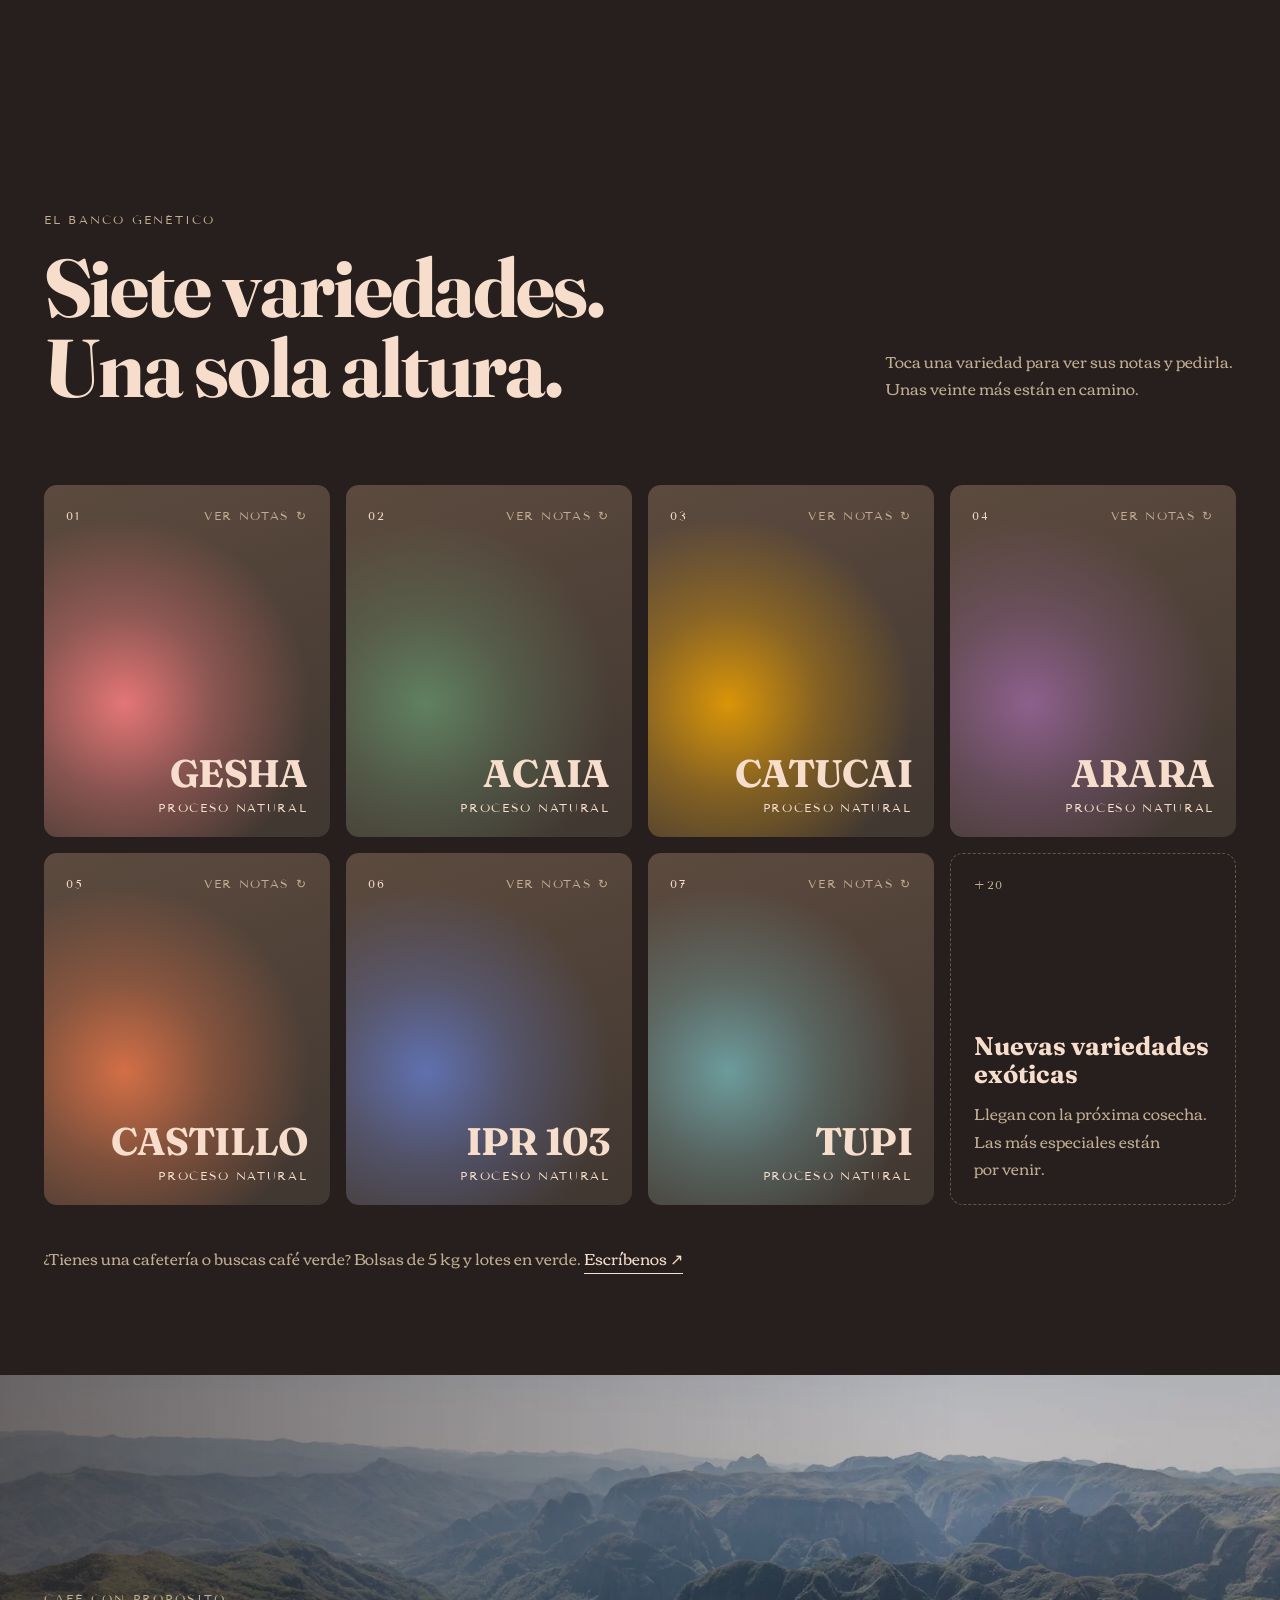
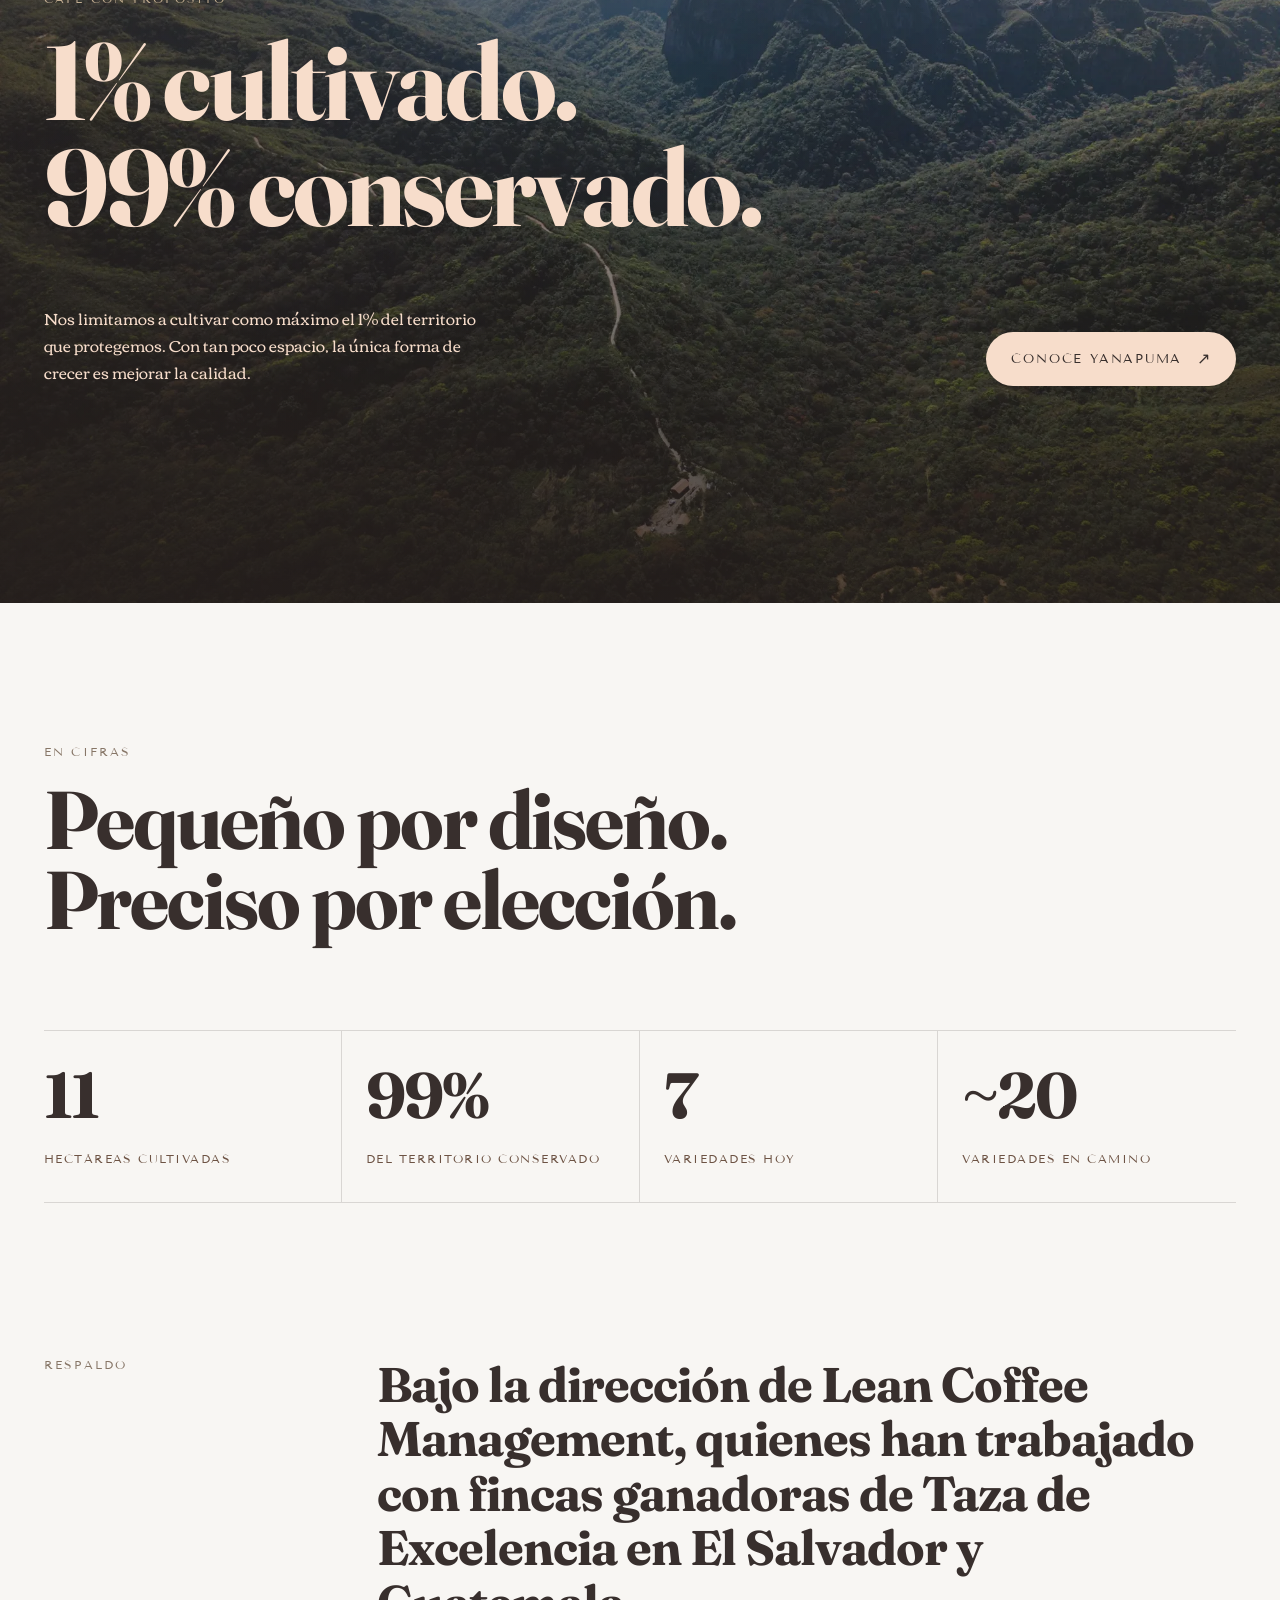
==== commit dc359bdf: "Merge the horizontal process timeline into main Co-Authored-By: Claude Opus 5.5 <noreply@anthropic.c" ====
--- a/site/index.html
+++ b/site/index.html
@@ -151,73 +151,84 @@
               <p data-reveal>Sembramos bajo sombra, en antiguos chacos que hoy reforestamos, sin tocar el bosque. Y tenemos la infraestructura y el conocimiento para llevar el café hasta su consumo final.</p>
             </div>
           </div>
-
-          <!-- Scrollytelling: each step that scrolls into view draws its illustration (js/main.js) -->
-          <div class="process-scrolly" data-scrolly>
-            <div class="process-stage" aria-hidden="true">
-              <div class="process-frame">
-              <div class="process-figure" data-src="media/proceso/01-germinador.svg"></div>
-              <div class="process-figure" data-src="media/proceso/02-vivero.svg"></div>
-              <div class="process-figure" data-src="media/proceso/03-cafetal.svg"></div>
-              <div class="process-figure" data-src="media/proceso/04-beneficio-humedo.svg"></div>
-              <div class="process-figure" data-src="media/proceso/05-secado.svg"></div>
-              <div class="process-figure" data-src="media/proceso/06-trillado.svg"></div>
-              <div class="process-figure" data-src="media/proceso/07-tostado.svg"></div>
-              <div class="process-figure" data-src="media/proceso/08-molido.svg"></div>
-              <div class="process-figure" data-src="media/proceso/09-filtrado.svg"></div>
-              </div>
-              <div class="process-meta">
-                <span class="process-count"><b data-step-current>01</b> / 09</span>
-                <span class="process-bar"><i data-step-bar></i></span>
-              </div>
-            </div>
-            <ol class="process-steps">
-            <li class="process-step">
-              <span class="process-num">01</span>
-              <h3>Germinador</h3>
-              <p>Las semillas seleccionadas se siembran en almácigos o camas de arena hasta que brotan en pequeños tallos, llamados «fósforos».</p>
-            </li>
-            <li class="process-step">
-              <span class="process-num">02</span>
-              <h3>Vivero</h3>
-              <p>Las plántulas se trasplantan a bolsas individuales y crecen bajo sombra hasta tener la fuerza para ir al campo.</p>
-            </li>
-            <li class="process-step">
-              <span class="process-num">03</span>
-              <h3>Cafetal</h3>
-              <p>Los plantines más robustos se siembran en su lugar definitivo, donde el cafeto crece, florece y da cerezas maduras año tras año.</p>
-            </li>
-            <li class="process-step">
-              <span class="process-num">04</span>
-              <h3>Beneficio húmedo</h3>
-              <p>En la beneficiadora, con equipos Palini Alves, se despulpan las cerezas para retirar la cáscara y se remueve el mucílago, la capa pegajosa que envuelve el grano.</p>
-            </li>
-            <li class="process-step">
-              <span class="process-num">05</span>
-              <h3>Secado</h3>
-              <p>El café en pergamino se extiende al sol o en nuestro secador tipo invernadero hasta bajar su humedad a un nivel estable, cercano al 10–12 %.</p>
-            </li>
-            <li class="process-step">
-              <span class="process-num">06</span>
-              <h3>Trillado</h3>
-              <p>Se retira la cáscara de pergamino del grano seco para obtener el café verde, o «café oro», listo para la selección.</p>
-            </li>
-            <li class="process-step">
-              <span class="process-num">07</span>
-              <h3>Tostado</h3>
-              <p>El grano verde se somete a altas temperaturas que transforman su química y liberan su aroma, su cuerpo y su perfil de sabor.</p>
-            </li>
-            <li class="process-step">
-              <span class="process-num">08</span>
-              <h3>Molido</h3>
-              <p>El café tostado se muele al grosor exacto para cada método de preparación: fino, medio o grueso.</p>
-            </li>
-            <li class="process-step">
-              <span class="process-num">09</span>
-              <h3>Filtrado</h3>
-              <p>El agua caliente atraviesa el café molido y extrae sus aceites, aromas y sabores. Así nace la taza. <a class="inline-link" href="#graycano">Lo hacemos con Graycano ↘</a></p>
-            </li>
+        </div>
+
+        <!-- Horizontal timeline: the stage pins while vertical scroll slides the cards sideways,
+             each drawing draws itself as its card comes in (js/main.js) -->
+        <div class="process-timeline" data-timeline>
+          <div class="process-pin" data-timeline-pin>
+            <div class="process-bg" data-timeline-bg data-src="media/img/proceso-panorama.webp" data-ratio="2.4" aria-hidden="true"></div>
+            <div class="process-veil" aria-hidden="true"></div>
+            <ol class="process-track" data-timeline-track>
+              <li class="process-card">
+                <div class="process-figure" data-src="media/proceso/01-germinador.svg" aria-hidden="true"></div>
+                <span class="process-num">Paso 01</span>
+                <h3>Germinador</h3>
+                <p>Las semillas seleccionadas se siembran en almácigos o camas de arena hasta que brotan en pequeños tallos, llamados «fósforos».</p>
+                <span class="process-phase">Cultivo</span>
+              </li>
+              <li class="process-card">
+                <div class="process-figure" data-src="media/proceso/02-vivero.svg" aria-hidden="true"></div>
+                <span class="process-num">Paso 02</span>
+                <h3>Vivero</h3>
+                <p>Las plántulas se trasplantan a bolsas individuales y crecen bajo sombra hasta tener la fuerza para ir al campo.</p>
+                <span class="process-phase">Cultivo</span>
+              </li>
+              <li class="process-card">
+                <div class="process-figure" data-src="media/proceso/03-cafetal.svg" aria-hidden="true"></div>
+                <span class="process-num">Paso 03</span>
+                <h3>Cafetal</h3>
+                <p>Los plantines más robustos se siembran en su lugar definitivo, donde el cafeto crece, florece y da cerezas maduras año tras año.</p>
+                <span class="process-phase">Cultivo</span>
+              </li>
+              <li class="process-card">
+                <div class="process-figure" data-src="media/proceso/04-beneficio-humedo.svg" aria-hidden="true"></div>
+                <span class="process-num">Paso 04</span>
+                <h3>Beneficio húmedo</h3>
+                <p>En la beneficiadora, con equipos Palini Alves, se despulpan las cerezas para retirar la cáscara y se remueve el mucílago, la capa pegajosa que envuelve el grano.</p>
+                <span class="process-phase">Beneficio</span>
+              </li>
+              <li class="process-card">
+                <div class="process-figure" data-src="media/proceso/05-secado.svg" aria-hidden="true"></div>
+                <span class="process-num">Paso 05</span>
+                <h3>Secado</h3>
+                <p>El café en pergamino se extiende al sol o en nuestro secador tipo invernadero hasta bajar su humedad a un nivel estable, cercano al <span class="nowrap">10–12 %</span>.</p>
+                <span class="process-phase">Beneficio</span>
+              </li>
+              <li class="process-card">
+                <div class="process-figure" data-src="media/proceso/06-trillado.svg" aria-hidden="true"></div>
+                <span class="process-num">Paso 06</span>
+                <h3>Trillado</h3>
+                <p>Se retira la cáscara de pergamino del grano seco para obtener el café verde, o «café oro», listo para la selección.</p>
+                <span class="process-phase">Beneficio</span>
+              </li>
+              <li class="process-card">
+                <div class="process-figure" data-src="media/proceso/07-tostado.svg" aria-hidden="true"></div>
+                <span class="process-num">Paso 07</span>
+                <h3>Tostado</h3>
+                <p>El grano verde se somete a altas temperaturas que transforman su química y liberan su aroma, su cuerpo y su perfil de sabor.</p>
+                <span class="process-phase">La taza</span>
+              </li>
+              <li class="process-card">
+                <div class="process-figure" data-src="media/proceso/08-molido.svg" aria-hidden="true"></div>
+                <span class="process-num">Paso 08</span>
+                <h3>Molido</h3>
+                <p>El café tostado se muele al grosor exacto para cada método de preparación: fino, medio o grueso.</p>
+                <span class="process-phase">La taza</span>
+              </li>
+              <li class="process-card">
+                <div class="process-figure" data-src="media/proceso/09-filtrado.svg" aria-hidden="true"></div>
+                <span class="process-num">Paso 09</span>
+                <h3>Filtrado</h3>
+                <p>El agua caliente atraviesa el café molido y extrae sus aceites, aromas y sabores. Así nace la taza. <a class="inline-link" href="#graycano">Lo hacemos con Graycano ↘</a></p>
+                <span class="process-phase">La taza</span>
+              </li>
             </ol>
+            <div class="process-head" aria-hidden="true">
+              <span class="process-label">El proceso, paso a paso</span>
+              <span class="process-bar"><i data-step-bar></i></span>
+              <span class="process-count"><b data-step-current>01</b> / 09</span>
+            </div>
           </div>
         </div>
       </section>
--- a/site/css/styles.css
+++ b/site/css/styles.css
@@ -163,39 +163,48 @@
 .feature-card h3 { margin: 0; font-weight: 700; font-size: clamp(2rem, 3.4vw, 3.6rem); line-height: 1; letter-spacing: -.02em; }
 .feature-card p { max-width: 22rem; margin: 1rem 0 0; color: var(--sand); font-size: .95rem; }
 
-/* Terroir + process scrollytelling */
-.terroir-section { padding: clamp(6rem, 11vw, 10rem) 0 clamp(4rem, 8vw, 7rem); }
-.terroir-intro { display: grid; grid-template-columns: 1fr 1fr; gap: 2rem clamp(3rem, 7vw, 8rem); align-items: end; }
+/* Terroir intro */
+.terroir-section { padding: clamp(6rem, 11vw, 10rem) 0 0; }
+.terroir-intro { display: grid; grid-template-columns: 1fr 1fr; gap: 2rem clamp(3rem, 7vw, 8rem); align-items: end; padding-bottom: clamp(4.5rem, 9vw, 8rem); }
 .terroir-intro .lead { margin: 0 0 1rem; }
 .terroir-intro p:not(.lead):not(.eyebrow) { margin: 0; color: var(--taupe); }
-.process-scrolly { display: grid; grid-template-columns: minmax(0, 1.1fr) minmax(0, .9fr); gap: clamp(2rem, 6vw, 7rem); margin-top: clamp(3rem, 7vw, 6rem); }
-.process-stage { position: sticky; top: calc(var(--header-h) + 1rem); display: flex; flex-direction: column; gap: 1.25rem; height: calc(100svh - var(--header-h) - 2.5rem); max-height: 46rem; }
-.process-frame { position: relative; flex: 1; border-radius: 1rem; background: var(--offwhite); box-shadow: inset 0 0 0 1px var(--line); overflow: hidden; }
-.process-figure { position: absolute; inset: 9%; display: grid; place-items: center; color: var(--brown); opacity: 0; transition: opacity .5s ease; }
-.process-figure.is-current { opacity: 1; }
+
+/* Process timeline. Without .is-pinned (no JS, reduced motion) the cards are a row you swipe
+   sideways; with it the stage pins and vertical scroll slides the track (js/main.js) */
+.process-timeline { position: relative; background: var(--brown-deep); }
+.process-pin { position: relative; overflow: hidden; overflow: clip; padding: clamp(3.5rem, 7vw, 6rem) 0; color: var(--cream); }
+.process-bg { position: absolute; top: 0; left: 0; width: 100%; height: 100%; background: var(--brown-deep) left center / cover no-repeat; will-change: transform; }
+.process-veil { position: absolute; inset: 0; background: linear-gradient(180deg, rgba(38,31,29,.86), rgba(38,31,29,.5) 36%, rgba(38,31,29,.58) 64%, rgba(38,31,29,.92)); }
+.process-track { position: relative; z-index: 1; display: flex; gap: clamp(1.25rem, 3.6vw, 4rem); margin: 0; padding: 0 var(--pad) 1rem; list-style: none; overflow-x: auto; scroll-snap-type: x mandatory; scroll-padding-inline: var(--pad); scrollbar-width: none; }
+.process-track::-webkit-scrollbar { display: none; }
+.process-card { display: flex; flex-direction: column; flex: 0 0 clamp(18rem, 27vw, 26rem); padding: clamp(1.4rem, 2.2vw, 2.25rem); border-radius: 1rem; color: var(--brown); background: var(--offwhite); box-shadow: 0 1.75rem 3.5rem rgba(20, 15, 13, .32); scroll-snap-align: start; }
+.process-figure { display: grid; place-items: center; height: clamp(7rem, 26svh, 15rem); margin-bottom: 1.4rem; padding-bottom: 1.4rem; border-bottom: 1px solid var(--line); color: var(--brown); }
 .process-figure svg, .process-figure img { width: 100%; height: 100%; }
 /* Traced drawings: outlines draw first, then the solid lines fill in */
 .process-figure [data-style="traced"] path { stroke-width: 20; fill-opacity: 0; }
-.process-meta { display: flex; align-items: center; gap: 1.25rem; font: .78rem var(--label); letter-spacing: .16em; color: var(--tan); }
-.process-count b { color: var(--brown); font-weight: 400; }
-.process-bar { position: relative; flex: 1; height: 1px; background: var(--line); }
-.process-bar i { position: absolute; inset: 0 auto 0 0; width: 100%; background: var(--brown); transform: scaleX(0); transform-origin: left; }
-.process-steps { margin: 0; padding: 0; list-style: none; }
-.process-step { display: flex; flex-direction: column; justify-content: center; min-height: 72svh; max-width: 30rem; transition: opacity .5s ease; }
-.js .process-step { opacity: .28; }
-.process-step:first-child { min-height: 60svh; }
-.process-step:last-child { min-height: 80svh; }
-.js .process-step.is-active { opacity: 1; }
-.process-num { color: var(--tan); font: .78rem var(--label); letter-spacing: .16em; }
-.process-step h3 { margin: .75rem 0 1rem; font-weight: 700; font-size: clamp(2rem, 3.4vw, 3.4rem); line-height: 1; letter-spacing: -.02em; }
-.process-step p { margin: 0; color: var(--taupe); font-size: 1.05rem; }
-.process-step .inline-link { display: inline-block; margin-top: .75rem; color: var(--brown); }
-/* Without JavaScript the steps read as a plain list */
-html:not(.js) .process-stage { display: none; }
-html:not(.js) .process-scrolly { grid-template-columns: 1fr; }
-html:not(.js) .process-step { min-height: 0; padding: 1.5rem 0; }
+.process-num, .process-phase { font: .74rem/1.3 var(--label); letter-spacing: .18em; text-transform: uppercase; }
+.process-num { color: var(--russet); }
+.process-card h3 { margin: .6rem 0 .8rem; font-weight: 700; font-size: clamp(1.7rem, 2.3vw, 2.4rem); line-height: 1.02; letter-spacing: -.02em; }
+.process-card p { margin: 0; color: var(--taupe); font-size: .95rem; line-height: 1.6; }
+.process-card .inline-link { display: inline-block; margin-top: .5rem; color: var(--brown); }
+.process-phase { margin-top: auto; padding-top: 1.4rem; color: var(--tan); }
+.process-head { position: relative; z-index: 1; display: flex; align-items: center; gap: 1.25rem; padding: 0 var(--pad); color: var(--sand); font: .74rem var(--label); letter-spacing: .16em; text-transform: uppercase; }
+.process-count b { color: var(--cream); font-weight: 400; }
+.process-bar { position: relative; flex: 1; height: 1px; background: var(--line-dark); }
+.process-bar i { position: absolute; inset: 0 auto 0 0; width: 100%; background: var(--cream); transform: scaleX(0); transform-origin: left; }
+.process-timeline:not(.is-pinned) .process-bar, .process-timeline:not(.is-pinned) .process-count { display: none; }
+.process-timeline:not(.is-pinned) .process-head { margin-top: 1.5rem; }
+html:not(.js) .process-figure { display: none; }
+
+/* Pinned: the section is as tall as the sideways travel (set in js/main.js), the stage sticks
+   for that distance and the track moves by transform; the panorama pans more slowly behind */
+.process-timeline.is-pinned { height: 400vh; }
+.is-pinned .process-pin { position: sticky; top: 0; display: flex; flex-direction: column; height: 100svh; padding: calc(var(--header-h) + 1rem) 0 clamp(1.25rem, 4svh, 2.5rem); }
+.is-pinned .process-track { width: max-content; margin-block: auto; padding-bottom: 0; overflow: visible; scroll-snap-type: none; will-change: transform; }
+.is-pinned .process-head { flex-shrink: 0; margin-top: clamp(1rem, 3svh, 2rem); }
 
 .inline-link { border-bottom: 1px solid currentColor; }
+.nowrap { white-space: nowrap; }
 
 /* Graycano */
 .graycano-section { padding: clamp(6rem, 11vw, 10rem) 0; }
@@ -313,10 +322,10 @@
   .hero-bottom { bottom: 1.5rem; font-size: .7rem; }
   .scroll-cue { display: none; }
   .product-grid, .terroir-intro, .proof-grid, .graycano-grid { grid-template-columns: 1fr; gap: 2.5rem; }
-  .process-scrolly { grid-template-columns: 1fr; gap: 0; }
-  .process-stage { z-index: 2; top: var(--header-h); height: 46svh; max-height: none; padding: .75rem 0 1rem; background: #efe8de; }
-  .process-step, .process-step:first-child { min-height: 62svh; padding-top: 4rem; justify-content: flex-start; }
-  .process-step:last-child { min-height: 50svh; }
+  .process-card { flex-basis: min(84vw, 22rem); }
+  .process-card h3 { font-size: 1.75rem; }
+  .process-card p { font-size: .9rem; line-height: 1.5; }
+  .process-label { display: none; }
   .graycano-features li { grid-template-columns: 1fr; gap: .25rem; }
   .graycano-visual { position: static; aspect-ratio: 1200 / 746; }
   .different-intro, .varieties-intro { grid-template-columns: 1fr; gap: 1.5rem; }
@@ -339,6 +348,12 @@
   .button { padding-inline: 1.2rem; }
 }
 
+@media (max-height: 760px) and (min-width: 861px) {
+  .process-figure { height: clamp(6rem, 22svh, 11rem); margin-bottom: 1rem; padding-bottom: 1rem; }
+  .process-card p { font-size: .88rem; line-height: 1.5; }
+  .process-phase { padding-top: 1rem; }
+}
+
 @media (prefers-reduced-motion: reduce) {
   html { scroll-behavior: auto; }
   *, *::before, *::after { animation: none !important; transition-duration: .01ms !important; transition-delay: 0s !important; }
